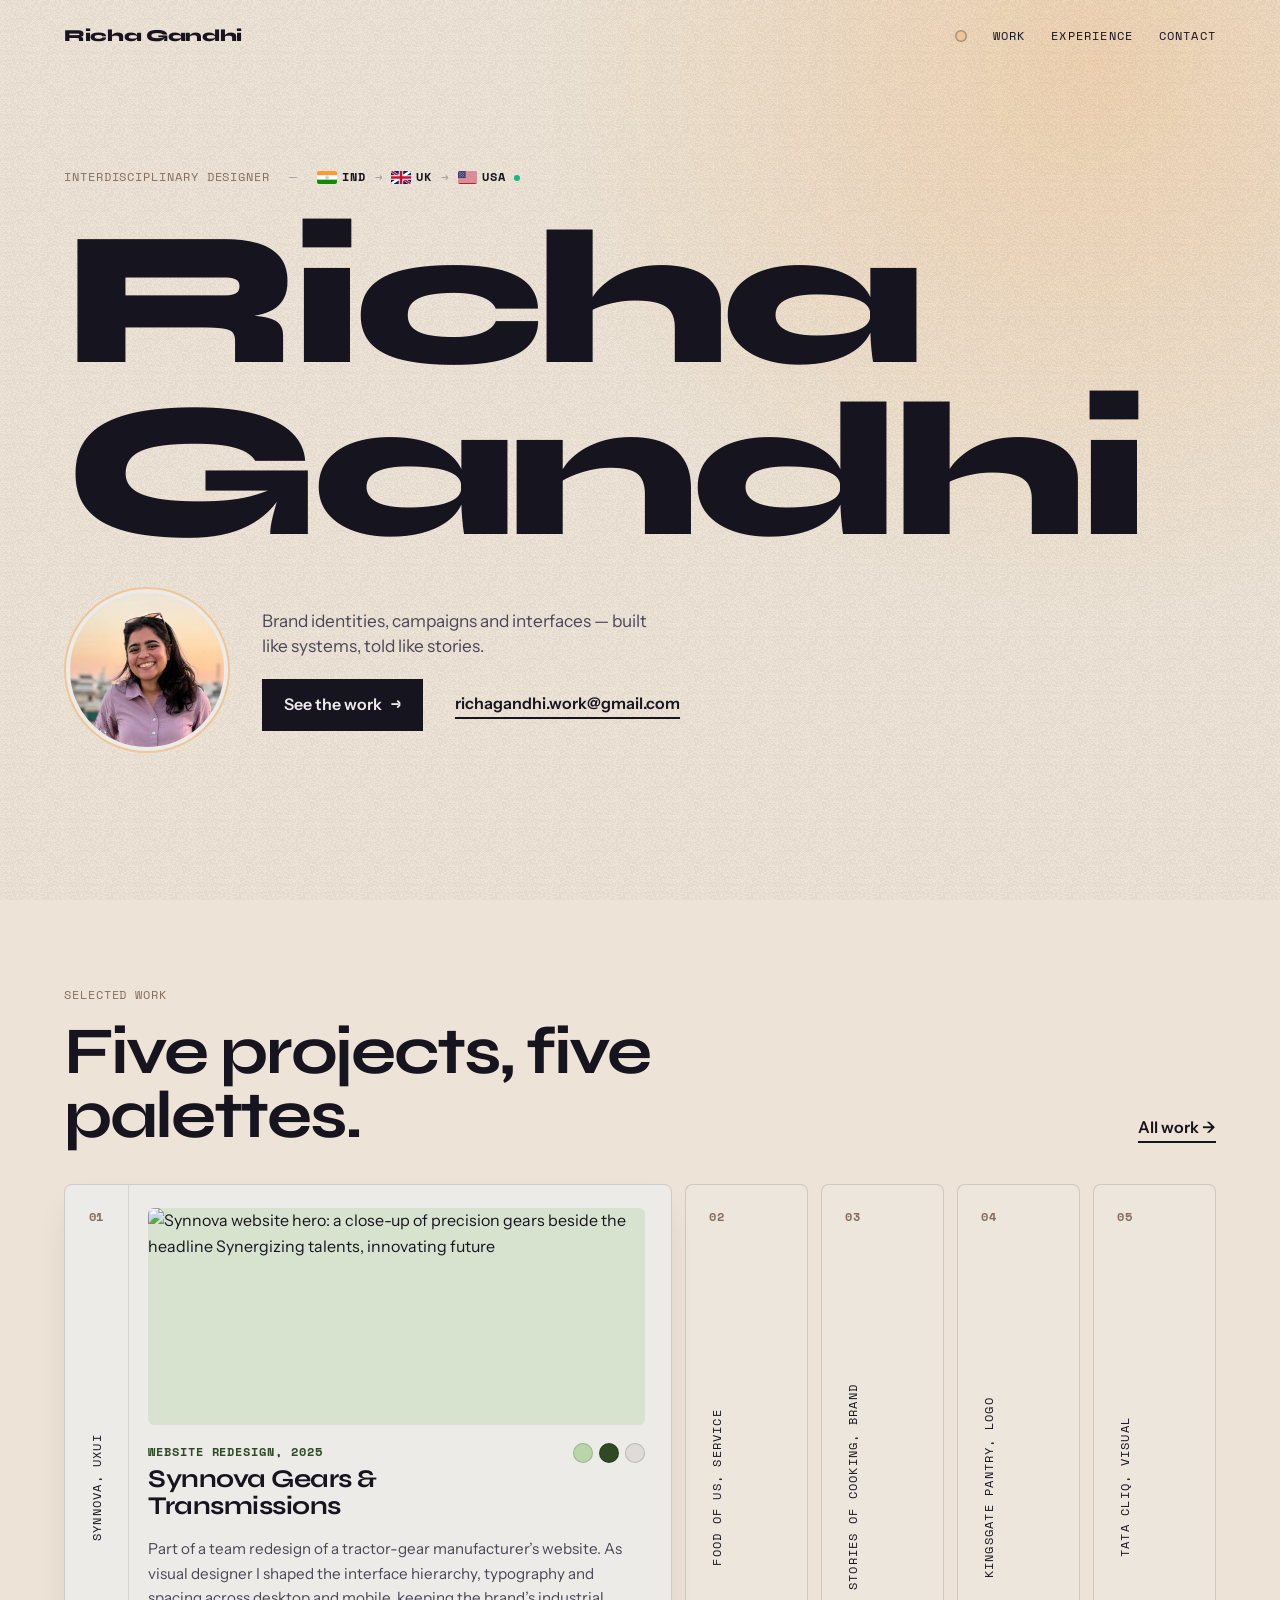
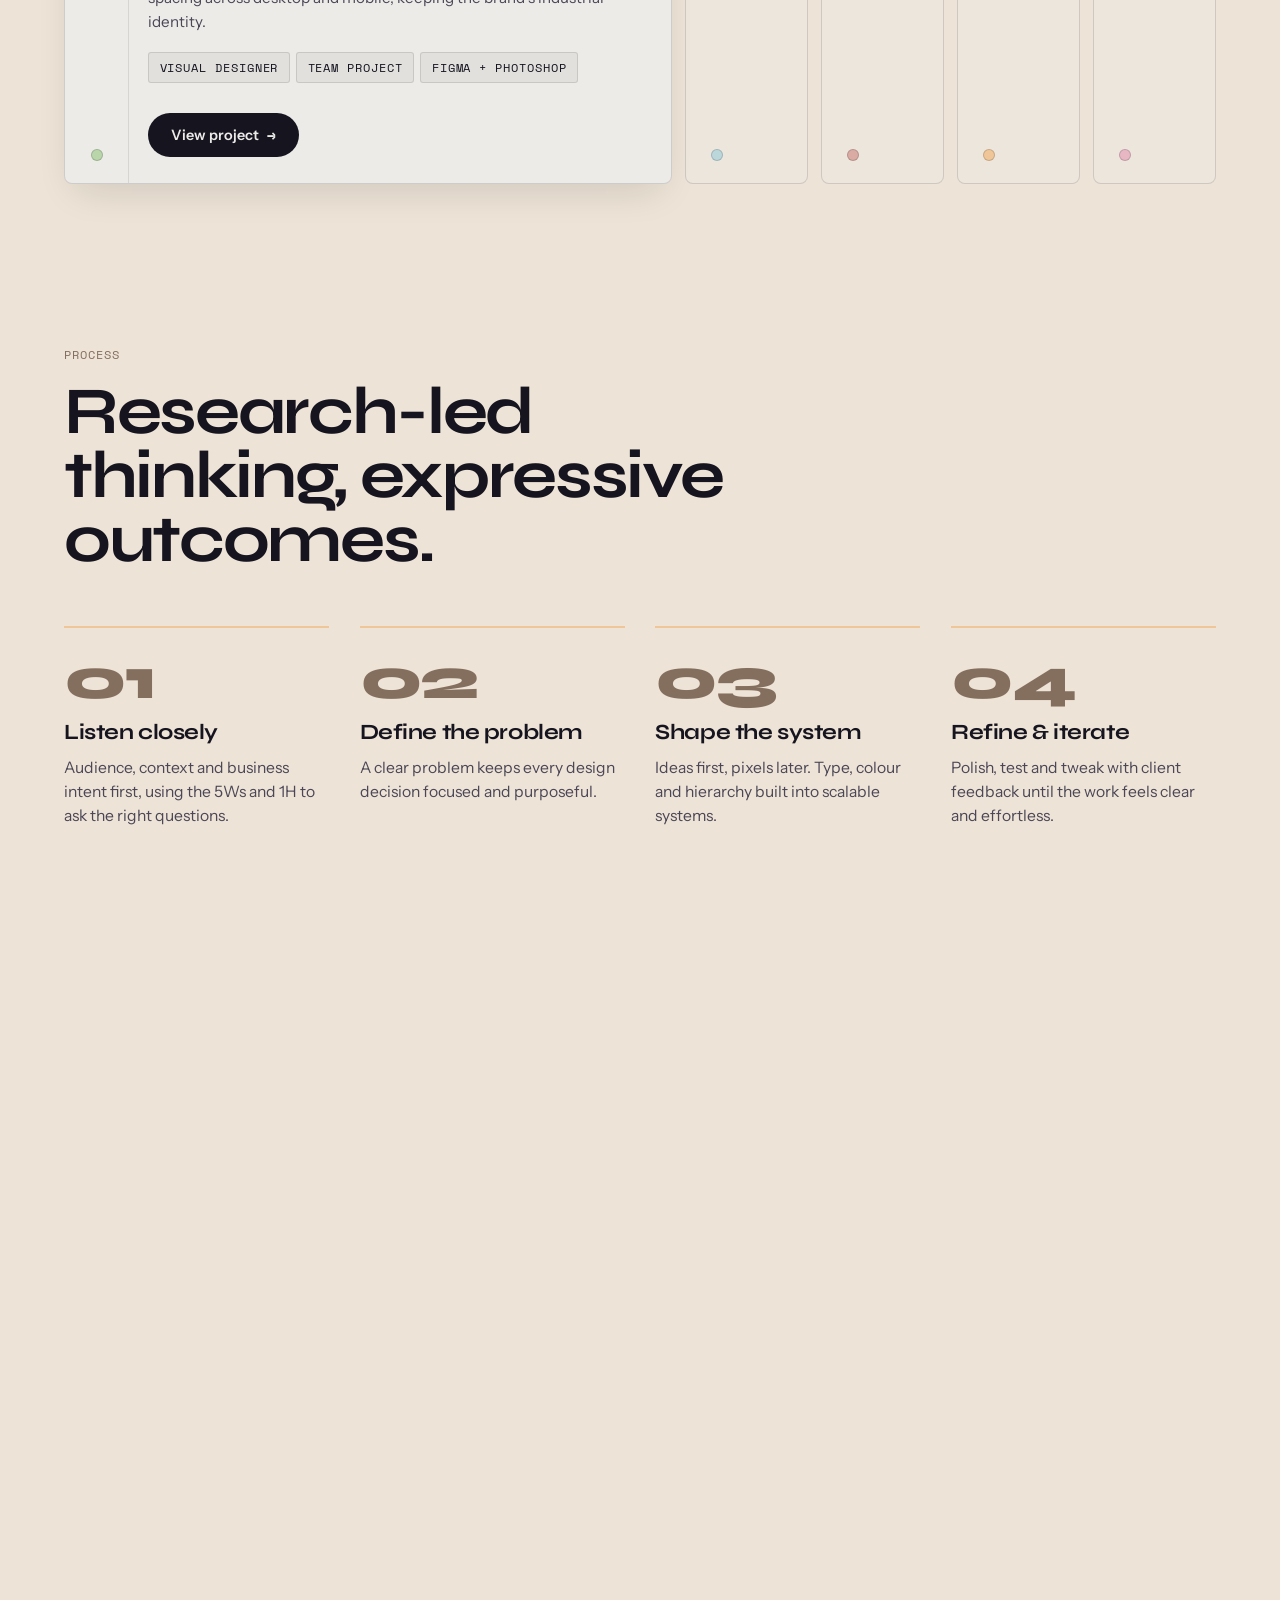
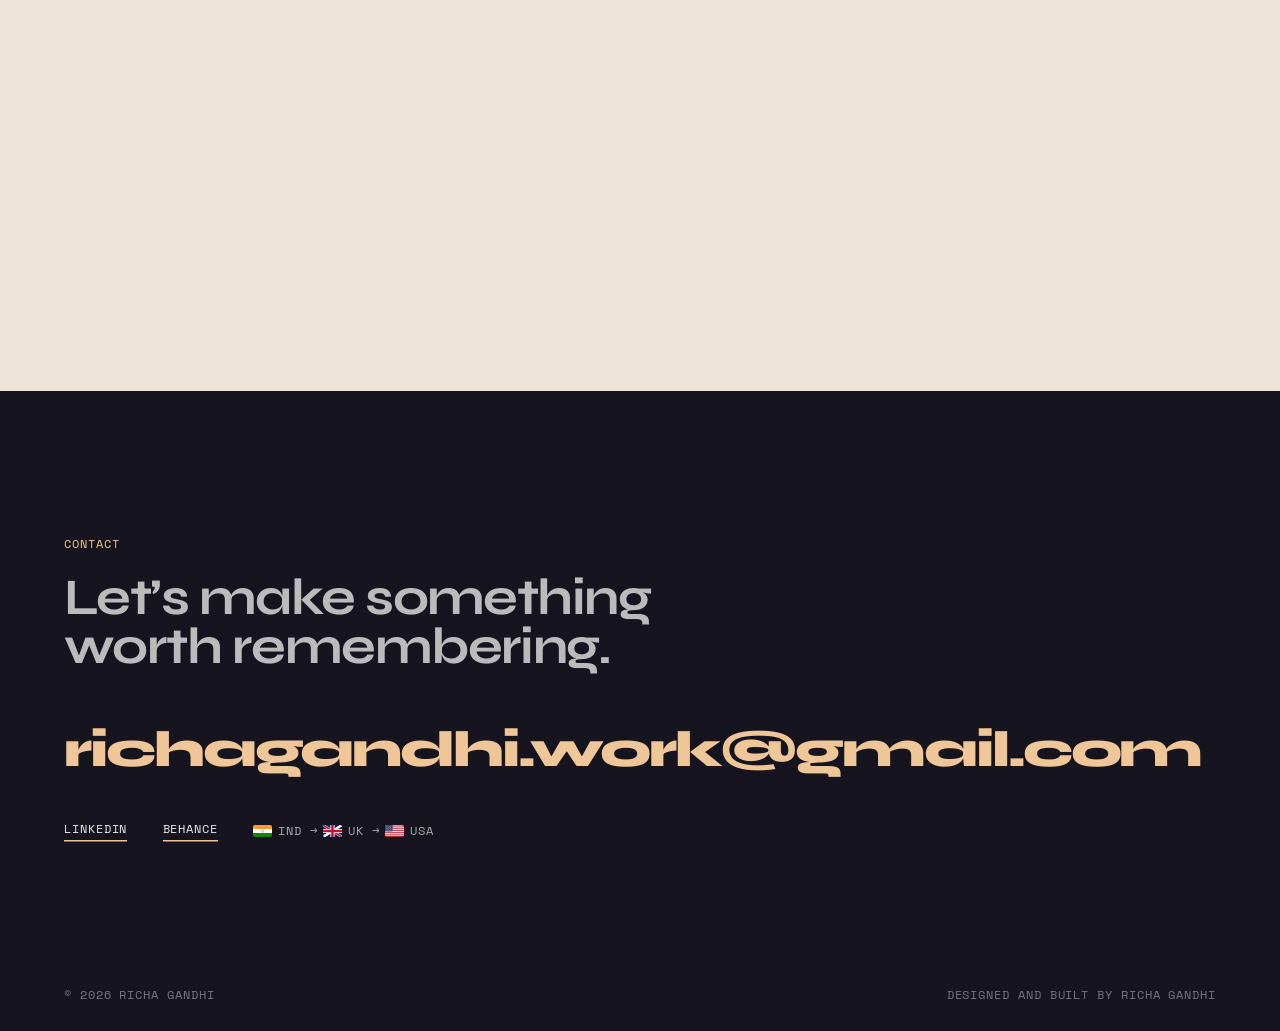
==== index.html @ 3a173cc0 "Hero: small round portrait with accent ring; Process: compact 4-step row with accent numerals; drop " ====
<!DOCTYPE html>
<html lang="en">
  <head>
    <meta charset="UTF-8" />
    <meta name="viewport" content="width=device-width, initial-scale=1.0" />
    <title>Richa Gandhi | Interdisciplinary Designer</title>
    <meta
      name="description"
      content="Portfolio website for Richa Gandhi, an interdisciplinary designer shaping identities, campaigns, publication layouts, and interface concepts."
    />
    <meta name="theme-color" content="#ecebe8" />
    <link rel="canonical" href="https://cha-gandhi.github.io/Richa-Portfolio/" />
    <meta property="og:title" content="Richa Gandhi | Interdisciplinary Designer" />
    <meta
      property="og:description"
      content="Portfolio website for Richa Gandhi, an interdisciplinary designer creating brand identities, campaigns, layouts, and digital interfaces."
    />
    <meta property="og:type" content="website" />
    <meta property="og:url" content="https://cha-gandhi.github.io/Richa-Portfolio/" />
    <meta property="og:image" content="https://cha-gandhi.github.io/Richa-Portfolio/assets/photos/homepage-portrait.jpeg" />
    <meta name="twitter:card" content="summary_large_image" />
    <meta name="twitter:title" content="Richa Gandhi | Interdisciplinary Designer" />
    <meta
      name="twitter:description"
      content="Portfolio website for Richa Gandhi, an interdisciplinary designer creating brand identities, campaigns, layouts, and digital interfaces."
    />
    <meta name="twitter:image" content="https://cha-gandhi.github.io/Richa-Portfolio/assets/photos/homepage-portrait.jpeg" />
    <link rel="preconnect" href="https://fonts.googleapis.com" />
    <link rel="preconnect" href="https://fonts.gstatic.com" crossorigin />
    <link rel="preload" as="image" href="./assets/photos/portrait-circle.jpg" fetchpriority="high" />
    <link rel="preload" as="image" href="./assets/marks/synnova.svg" />
    <link
      href="https://fonts.googleapis.com/css2?family=Syne:wght@700;800&family=Instrument+Sans:ital,wght@0,400;0,500;0,600;1,400&family=Space+Mono:wght@400;700&display=swap"
      rel="stylesheet"
    />
    <link rel="stylesheet" href="./styles.css" />
  </head>
  <body>
    <a class="skip-to-main" href="#top">Skip to main content</a>
    <div class="chroma-wash" id="chroma-wash" aria-hidden="true"></div>

    <header class="site-nav" id="site-nav">
      <a class="wordmark" href="#top" aria-label="Richa Gandhi home">Richa Gandhi</a>
      <nav aria-label="Primary">
        <span class="chroma-dot" aria-hidden="true"></span>
        <a href="./work.html">Work</a>
        <a href="#experience">Experience</a>
        <a href="#contact">Contact</a>
      </nav>
    </header>

    <main id="top">
      <section class="hero" data-accent="#efc697" aria-labelledby="hero-title">
        <div class="hero-copy">
          <div class="hero-meta-row">
            <p class="eyebrow mono">Interdisciplinary Designer</p>
            <span class="meta-sep mono" aria-hidden="true">&mdash;</span>
            <div class="route-badge mono" aria-label="Location route: India to UK to USA, currently based in USA">
              <span class="route-node" title="India"><img class="flag-img" src="./assets/marks/flag-in.svg" alt="India flag" /> <span class="route-code">IND</span></span>
              <span class="route-sep" aria-hidden="true">&rarr;</span>
              <span class="route-node" title="United Kingdom"><img class="flag-img" src="./assets/marks/flag-gb.svg" alt="UK flag" /> <span class="route-code">UK</span></span>
              <span class="route-sep" aria-hidden="true">&rarr;</span>
              <span class="route-node is-current" title="United States &middot; Current Base">
                <img class="flag-img" src="./assets/marks/flag-us.svg" alt="USA flag" /> <span class="route-code">USA</span>
                <span class="live-dot" aria-hidden="true"></span>
              </span>
            </div>
          </div>
          <h1 class="hero-title" id="hero-title">
            <span class="hero-line"><span class="hero-word">Richa</span></span>
            <span class="hero-line"><span class="hero-word">Gandhi</span></span>
          </h1>
          <div class="hero-intro">
            <figure class="hero-portrait">
              <img
                src="./assets/photos/portrait-circle.jpg"
                alt="Richa Gandhi smiling, with a sunset skyline behind her"
                fetchpriority="high"
                width="480"
                height="480"
              />
            </figure>
            <div class="hero-intro-text">
              <p class="hero-lede">
                Brand identities, campaigns and interfaces &mdash; built like systems, told like stories.
              </p>
              <div class="hero-actions">
                <a class="btn" href="#work">See the work</a>
                <a class="link-plain" href="mailto:richagandhi.work@gmail.com">richagandhi.work@gmail.com</a>
              </div>
            </div>
          </div>
        </div>
      </section>

      <section class="film" id="work" aria-labelledby="work-title">
        <div class="section-head film-head">
          <p class="eyebrow mono">Selected work</p>
          <div class="film-head-row">
            <h2 id="work-title">Five projects, five palettes.</h2>
            <a class="link-plain" href="./work.html">All work &rarr;</a>
          </div>
        </div>
        
        <!-- Selected work: one open project at a time, each led by real project imagery -->
        <div class="accordion-stage" id="accordionStage">
          <!-- 1. Synnova -->
          <article class="acc-panel is-expanded" data-accent="#b9d6aa" style="--p-accent:#b9d6aa; --p-deep:#2d4a22;">
            <h3 class="acc-h">
              <button class="acc-spine" type="button" id="acc-btn-1" aria-expanded="true" aria-controls="acc-body-1">
                <span class="acc-spine-num mono">01</span>
                <span class="acc-spine-label mono">Synnova, UXUI</span>
                <span class="acc-spine-dot" aria-hidden="true"></span>
              </button>
            </h3>
            <div class="acc-body" id="acc-body-1" role="region" aria-labelledby="acc-btn-1">
              <div class="acc-clip">
                <div class="acc-inner">
                  <figure class="acc-media">
                    <img src="./assets/Work/Portfolio_cover_image.webp" alt="Synnova website hero: a close-up of precision gears beside the headline Synergizing talents, innovating future" width="1920" height="1080" style="--pos:50% 0%" decoding="async" />
                  </figure>
                  <div class="acc-head">
                    <div>
                      <p class="acc-meta mono">Website redesign, 2025</p>
                      <p class="acc-title">Synnova Gears &amp; Transmissions</p>
                    </div>
                    <div class="acc-swatches" aria-hidden="true">
                      <span style="background:#b9d6aa"></span><span style="background:#2d4a22"></span><span style="background:#dfdcd8"></span>
                    </div>
                  </div>
                  <p class="acc-desc">Part of a team redesign of a tractor-gear manufacturer&rsquo;s website. As visual designer I shaped the interface hierarchy, typography and spacing across desktop and mobile, keeping the brand&rsquo;s industrial identity.</p>
                  <ul class="acc-tags mono">
                    <li>Visual designer</li><li>Team project</li><li>Figma + Photoshop</li>
                  </ul>
                  <a class="acc-btn" href="https://www.notion.so/SYNNOVA-GEARS-TRANSMISSION-UXUI-Design-33d5cfa216a9818e9db2f4921ff4b6c8" target="_blank" rel="noreferrer">View project<span class="visually-hidden"> (opens in a new tab)</span></a>
                </div>
              </div>
            </div>
          </article>

          <!-- 2. Food of Us -->
          <article class="acc-panel" data-accent="#bcd7db" style="--p-accent:#bcd7db; --p-deep:#1e4b52;">
            <h3 class="acc-h">
              <button class="acc-spine" type="button" id="acc-btn-2" aria-expanded="false" aria-controls="acc-body-2">
                <span class="acc-spine-num mono">02</span>
                <span class="acc-spine-label mono">Food of Us, Service</span>
                <span class="acc-spine-dot" aria-hidden="true"></span>
              </button>
            </h3>
            <div class="acc-body" id="acc-body-2" role="region" aria-labelledby="acc-btn-2">
              <div class="acc-clip">
                <div class="acc-inner">
                  <figure class="acc-media" style="--pos:50% 30%">
                    <img src="./assets/photos/2.jpg" alt="The Food of Us team in hi-vis vests in front of a green wall with bunting and project posters" width="1024" height="1014" loading="lazy" decoding="async" />
                  </figure>
                  <div class="acc-head">
                    <div>
                      <p class="acc-meta mono">Civic service design, 2024</p>
                      <p class="acc-title">Food of Us</p>
                    </div>
                    <div class="acc-swatches" aria-hidden="true">
                      <span style="background:#bcd7db"></span><span style="background:#1e4b52"></span><span style="background:#f4f2eb"></span>
                    </div>
                  </div>
                  <p class="acc-desc">London civic initiative facilitating cross-generational community cooking workshops, surplus food redistribution loops, and public banners.</p>
                  <ul class="acc-tags mono">
                    <li>Service blueprint</li><li>200+ citizens</li><li>Street signage</li>
                  </ul>
                  <a class="acc-btn" href="https://www.notion.so/FOOD-OF-US-33d5cfa216a98108b39bd153c5d3afc7" target="_blank" rel="noreferrer">View project<span class="visually-hidden"> (opens in a new tab)</span></a>
                </div>
              </div>
            </div>
          </article>

          <!-- 3. Stories of Cooking -->
          <article class="acc-panel" data-accent="#d9aba2" style="--p-accent:#d9aba2; --p-deep:#8f463b;">
            <h3 class="acc-h">
              <button class="acc-spine" type="button" id="acc-btn-3" aria-expanded="false" aria-controls="acc-body-3">
                <span class="acc-spine-num mono">03</span>
                <span class="acc-spine-label mono">Stories of Cooking, Brand</span>
                <span class="acc-spine-dot" aria-hidden="true"></span>
              </button>
            </h3>
            <div class="acc-body" id="acc-body-3" role="region" aria-labelledby="acc-btn-3">
              <div class="acc-clip">
                <div class="acc-inner">
                  <figure class="acc-media">
                    <img src="./assets/previews/stories.jpg" alt="Hands holding a Stories of Cooking recipe book with a doodle-covered cover" width="1288" height="840" loading="lazy" decoding="async" />
                  </figure>
                  <div class="acc-head">
                    <div>
                      <p class="acc-meta mono">Editorial branding, 2023</p>
                      <p class="acc-title">Stories of Cooking</p>
                    </div>
                    <div class="acc-swatches" aria-hidden="true">
                      <span style="background:#d9aba2"></span><span style="background:#8f463b"></span><span style="background:#fdfbf7"></span>
                    </div>
                  </div>
                  <p class="acc-desc">Artisanal culinary brand system, bespoke typography hierarchy, and heirloom cookbook editorial spreads celebrating kitchen rituals.</p>
                  <ul class="acc-tags mono">
                    <li>Custom typography</li><li>Print craft</li><li>Packaging design</li>
                  </ul>
                  <a class="acc-btn" href="https://www.behance.net/gallery/182067115/Stories-of-Cooking" target="_blank" rel="noreferrer">View project<span class="visually-hidden"> (opens in a new tab)</span></a>
                </div>
              </div>
            </div>
          </article>

          <!-- 4. KingsGate Pantry -->
          <article class="acc-panel" data-accent="#efc697" style="--p-accent:#efc697; --p-deep:#7c511e;">
            <h3 class="acc-h">
              <button class="acc-spine" type="button" id="acc-btn-4" aria-expanded="false" aria-controls="acc-body-4">
                <span class="acc-spine-num mono">04</span>
                <span class="acc-spine-label mono">KingsGate Pantry, Logo</span>
                <span class="acc-spine-dot" aria-hidden="true"></span>
              </button>
            </h3>
            <div class="acc-body" id="acc-body-4" role="region" aria-labelledby="acc-btn-4">
              <div class="acc-clip">
                <div class="acc-inner">
                  <figure class="acc-media">
                    <img src="./assets/previews/kingsgate.jpg" alt="Sketchbook pages exploring logo ideas for KingsGate Student Pantry" width="1400" height="788" loading="lazy" decoding="async" />
                  </figure>
                  <div class="acc-head">
                    <div>
                      <p class="acc-meta mono">Community logo system, 2025</p>
                      <p class="acc-title">KingsGate Student Pantry</p>
                    </div>
                    <div class="acc-swatches" aria-hidden="true">
                      <span style="background:#efc697"></span><span style="background:#7c511e"></span><span style="background:#f5f3ee"></span>
                    </div>
                  </div>
                  <p class="acc-desc">De-stigmatizing student food insecurity through an uplifting, warm, and approachable co-op identity with rubber-stamp packaging.</p>
                  <ul class="acc-tags mono">
                    <li>Identity system</li><li>Stamp graphics</li><li>Social campaign</li>
                  </ul>
                  <a class="acc-btn" href="https://www.behance.net/gallery/223547467/Logo-Design-for-Kingsgate-Student-Pantry" target="_blank" rel="noreferrer">View project<span class="visually-hidden"> (opens in a new tab)</span></a>
                </div>
              </div>
            </div>
          </article>

          <!-- 5. Tata CLiQ -->
          <article class="acc-panel" data-accent="#e8b7c4" style="--p-accent:#e8b7c4; --p-deep:#5e2938;">
            <h3 class="acc-h">
              <button class="acc-spine" type="button" id="acc-btn-5" aria-expanded="false" aria-controls="acc-body-5">
                <span class="acc-spine-num mono">05</span>
                <span class="acc-spine-label mono">Tata CLiQ, Visual</span>
                <span class="acc-spine-dot" aria-hidden="true"></span>
              </button>
            </h3>
            <div class="acc-body" id="acc-body-5" role="region" aria-labelledby="acc-btn-5">
              <div class="acc-clip">
                <div class="acc-inner">
                  <figure class="acc-media" style="--pos:50% 40%">
                    <img src="./assets/previews/tata-cliq.jpg" alt="Tata CLiQ promotional blog layouts shown on a phone screen" width="1400" height="788" loading="lazy" decoding="async" />
                  </figure>
                  <div class="acc-head">
                    <div>
                      <p class="acc-meta mono">E-commerce art direction, 2024</p>
                      <p class="acc-title">Tata CLiQ Luxury</p>
                    </div>
                    <div class="acc-swatches" aria-hidden="true">
                      <span style="background:#e8b7c4"></span><span style="background:#5e2938"></span><span style="background:#f9f6f7"></span>
                    </div>
                  </div>
                  <p class="acc-desc">High-conversion visual art direction, premium typography treatments, and marketing banners across cross-channel mobile touchpoints.</p>
                  <ul class="acc-tags mono">
                    <li>Art direction</li><li>Campaign graphics</li><li>Digital retail</li>
                  </ul>
                  <a class="acc-btn" href="https://www.behance.net/gallery/209064377/Visual-Design-for-Tata-Cliq" target="_blank" rel="noreferrer">View project<span class="visually-hidden"> (opens in a new tab)</span></a>
                </div>
              </div>
            </div>
          </article>
        </div>
      </section>

      <section class="process" id="process" aria-labelledby="process-title">
        <div class="section-head">
          <p class="eyebrow mono">Process</p>
          <h2 id="process-title">Research-led thinking, expressive outcomes.</h2>
        </div>
        <div class="process-body">
          <ol class="process-steps" id="process-steps">
            <li class="step">
              <span class="step-num" aria-hidden="true"><span>01</span></span>
              <h3>Listen closely</h3>
              <p>Audience, context and business intent first, using the 5Ws and 1H to ask the right questions.</p>
            </li>
            <li class="step">
              <span class="step-num" aria-hidden="true"><span>02</span></span>
              <h3>Define the problem</h3>
              <p>A clear problem keeps every design decision focused and purposeful.</p>
            </li>
            <li class="step">
              <span class="step-num" aria-hidden="true"><span>03</span></span>
              <h3>Shape the system</h3>
              <p>Ideas first, pixels later. Type, colour and hierarchy built into scalable systems.</p>
            </li>
            <li class="step">
              <span class="step-num" aria-hidden="true"><span>04</span></span>
              <h3>Refine &amp; iterate</h3>
              <p>Polish, test and tweak with client feedback until the work feels clear and effortless.</p>
            </li>
          </ol>
        </div>
      </section>

      <section class="toolbox" id="craft" aria-labelledby="craft-title">
        <div class="section-head">
          <p class="eyebrow mono">Craft</p>
          <h2 id="craft-title">Tools I shape with. Methods I think through.</h2>
        </div>
        <div class="craft-board">
          <div class="craft-col craft-col-tools">
            <p class="mono craft-label">Studio tools</p>
            <ul class="craft-tools">
              <li><span class="craft-tool-mark" aria-hidden="true"><img src="./assets/tool-logos/photoshop.svg" alt="" width="28" height="28" /></span><span class="craft-tool-name">Photoshop</span><span class="mono craft-tool-tag">Raster</span></li>
              <li><span class="craft-tool-mark" aria-hidden="true"><img src="./assets/tool-logos/illustrator.svg" alt="" width="28" height="28" /></span><span class="craft-tool-name">Illustrator</span><span class="mono craft-tool-tag">Vector</span></li>
              <li><span class="craft-tool-mark" aria-hidden="true"><img src="./assets/tool-logos/indesign.svg" alt="" width="28" height="28" /></span><span class="craft-tool-name">InDesign</span><span class="mono craft-tool-tag">Print</span></li>
              <li><span class="craft-tool-mark" aria-hidden="true"><img src="./assets/tool-logos/premierepro.svg" alt="" width="28" height="28" /></span><span class="craft-tool-name">Premiere Pro</span><span class="mono craft-tool-tag">Motion</span></li>
              <li><span class="craft-tool-mark" aria-hidden="true"><img src="./assets/tool-logos/figma.svg" alt="" width="28" height="28" /></span><span class="craft-tool-name">Figma</span><span class="mono craft-tool-tag">UI</span></li>
              <li><span class="craft-tool-mark" aria-hidden="true"><img src="./assets/tool-logos/adobexd.svg" alt="" width="28" height="28" /></span><span class="craft-tool-name">Adobe XD</span><span class="mono craft-tool-tag">UI</span></li>
              <li><span class="craft-tool-mark" aria-hidden="true"><img src="./assets/tool-logos/miro.svg" alt="" width="28" height="28" /></span><span class="craft-tool-name">Miro</span><span class="mono craft-tool-tag">Rooms</span></li>
            </ul>
          </div>
          <div class="craft-col craft-col-methods">
            <p class="mono craft-label">How I work</p>
            <ol class="craft-methods">
              <li><span class="mono">01</span><span class="craft-method-copy"><strong>Design Thinking</strong><em>Frame the brief before the pixels.</em></span></li>
              <li><span class="mono">02</span><span class="craft-method-copy"><strong>Design Research</strong><em>Listen, map, and pressure-test assumptions.</em></span></li>
              <li><span class="mono">03</span><span class="craft-method-copy"><strong>Workshop Design</strong><em>Structure rooms where ideas can collide.</em></span></li>
              <li><span class="mono">04</span><span class="craft-method-copy"><strong>Facilitation</strong><em>Guide groups toward a shared decision.</em></span></li>
            </ol>
          </div>
        </div>
      </section>

      <section class="places" id="photos" aria-labelledby="places-title">
        <div class="section-head">
          <p class="eyebrow mono">Between places</p>
          <h2 id="places-title">From India to the UK to the US &mdash; and the rooms in between.</h2>
        </div>
        <div class="places-band">
          <figure class="place place-a">
            <img
              src="./assets/photos/2.jpg"
              alt="The Food of Us team in hi-vis vests in front of a green wall with bunting and project posters"
              loading="lazy"
              width="1024"
              height="1014"
            />
          </figure>
          <figure class="place place-b">
            <img
              src="./assets/photos/whatsapp-image-2026-04-10-2-43-03-pm-1.jpeg"
              alt="Two Food of Us community posters asking 'What food do you love?' pinned to a green wall under bunting"
              loading="lazy"
              width="768"
              height="1024"
            />
          </figure>
          <figure class="place place-c">
            <img
              src="./assets/photos/photos_03.jpeg"
              alt="Workshop group gathered outside Alton Arts Hub in London"
              loading="lazy"
              width="1024"
              height="745"
            />
          </figure>
        </div>
        <p class="places-caption mono">Community workshops &middot; Food of Us &middot; Alton Arts Hub, London</p>
      </section>

      <section class="trajectory" id="experience" aria-labelledby="trajectory-title">
        <div class="section-head trajectory-head">
          <div class="trajectory-head-meta">
            <p class="eyebrow mono">Practice &middot; Experience &middot; AI Systems</p>
            <div class="availability-chip mono">
              <span class="live-dot" aria-hidden="true"></span>
              <span>Available for Strategic Design &amp; Consultations &middot; USA</span>
            </div>
          </div>
          <div class="trajectory-head-row">
            <h2 id="trajectory-title">From studio craft to civic systems &amp; AI-native workflows.</h2>
            <p class="trajectory-lede">
              4+ years of cross-border practice spanning India, the UK, and the USA. Pairing classical visual hierarchy and participatory design research with generative AI workflows.
            </p>
          </div>
        </div>

        <!-- Augmented Practice: Interactive Workflows & Grounded Case Studies -->
        <div class="ai-gallery">
          <div class="ai-gallery-header">
            <div class="ai-gallery-top-row">
              <div class="ai-gallery-tagline">
                <span class="mono ai-tag-label">Augmented Practice</span>
                <span class="mono ai-tag-desc">Intelligence + Aesthetics &middot; 2026 Studio Stack</span>
              </div>
            </div>
            <h3 class="ai-gallery-headline">How I orchestrate AI into systems, research &amp; direction.</h3>
          </div>

          <!-- OPTION A: Living Interactive Stage (Realistic Workflows) -->
          <div class="stage-layout">
            <!-- Left Column: Realistic AI Design Workflows -->
            <div class="stage-nav">
              <!-- Tab 1: Design Systems / Tokens -->
              <button class="stage-tab is-active" data-stage="theme" type="button">
                <div class="stage-tab-meta mono">
                  <span class="stage-tab-num">01 // ACCESSIBILITY</span>
                  <span class="stage-tab-field">Figma AI &middot; WCAG Tokens</span>
                </div>
                <h4 class="stage-tab-title">Semantic Palette &amp; Contrast Matrix</h4>
                <p class="stage-tab-desc">Generating accessible color token harmonies from verbal moodboards with automated WCAG AAA compliance checks.</p>
              </button>

              <!-- Tab 2: Design Research / Claude -->
              <button class="stage-tab" data-stage="synthesis" type="button">
                <div class="stage-tab-meta mono">
                  <span class="stage-tab-num">02 // RESEARCH</span>
                  <span class="stage-tab-field">Claude &middot; Qualitative Synthesis</span>
                </div>
                <h4 class="stage-tab-title">Transcripts to Strategic Insights</h4>
                <p class="stage-tab-desc">Clustering 200+ raw citizen workshop voices into structured affinity themes and actionable &ldquo;How Might We&rdquo; briefs.</p>
              </button>

              <!-- Tab 3: UI/UX State Architecture & Edge Cases -->
              <button class="stage-tab" data-stage="edge" type="button">
                <div class="stage-tab-meta mono">
                  <span class="stage-tab-num">03 // UI/UX SYSTEMS</span>
                  <span class="stage-tab-field">Claude &middot; Edge-Case Architecture</span>
                </div>
                <h4 class="stage-tab-title">State Matrix &amp; Edge-Case Discovery</h4>
                <p class="stage-tab-desc">Using AI as a QA partner to anticipate offline dropouts, empty states, and race conditions across user flows before final wireframes.</p>
              </button>

              <!-- Tab 4: Art Direction / GenAI -->
              <button class="stage-tab" data-stage="metaphor" type="button">
                <div class="stage-tab-meta mono">
                  <span class="stage-tab-num">04 // DIRECTION</span>
                  <span class="stage-tab-field">GenAI &middot; Visual Discovery</span>
                </div>
                <h4 class="stage-tab-title">Latent Metaphor Exploration</h4>
                <p class="stage-tab-desc">Exploring unexpected visual metaphors and conceptual moodboards in the first 48 hours to align clients 3x faster.</p>
              </button>
            </div>

            <!-- Right Column: Interactive Living Stage Screen -->
            <div class="stage-screen">
              <div class="stage-screen-head mono">
                <div class="stage-screen-dots">
                  <span class="stage-screen-dot"></span>
                  <span class="stage-screen-dot"></span>
                  <span class="stage-screen-dot"></span>
                </div>
                <span id="stageScreenTitle">LIVE DEMO // 01 &middot; ACCESSIBLE COLOR TOKEN GENERATOR</span>
              </div>

              <!-- PANEL 1: Semantic Palette & WCAG Contrast Matrix -->
              <div class="stage-panel is-active" id="panel-theme">
                <div class="demo-box">
                  <div class="demo-ctrl-bar mono">
                    <span>SELECT MOOD PROMPT:</span>
                    <div class="chip-row">
                      <button class="demo-chip is-active" data-theme="civic" type="button">Civic Warmth</button>
                      <button class="demo-chip" data-theme="tech" type="button">Kinetic Precision</button>
                      <button class="demo-chip" data-theme="culinary" type="button">Artisanal Hearth</button>
                    </div>
                  </div>

                  <!-- Dynamic Swatches -->
                  <div class="theme-display" id="themeDisplay">
                    <div class="swatches-row">
                      <div class="swatch-cell">
                        <div class="swatch-color" id="swatchPrimary" style="background: #bcd7db;"></div>
                        <span class="swatch-label mono" id="swatchPrimaryLabel">#BCD7DB</span>
                        <span class="swatch-role mono">Dominant</span>
                      </div>
                      <div class="swatch-cell">
                        <div class="swatch-color" id="swatchSecondary" style="background: #1e4b52;"></div>
                        <span class="swatch-label mono" id="swatchSecondaryLabel">#1E4B52</span>
                        <span class="swatch-role mono">Deep Accent</span>
                      </div>
                      <div class="swatch-cell">
                        <div class="swatch-color" id="swatchGround" style="background: #f4f2eb;"></div>
                        <span class="swatch-label mono" id="swatchGroundLabel">#F4F2EB</span>
                        <span class="swatch-role mono">Neutral Ground</span>
                      </div>
                      <div class="swatch-cell">
                        <div class="swatch-color" id="swatchInk" style="background: #16141f;"></div>
                        <span class="swatch-label mono" id="swatchInkLabel">#16141F</span>
                        <span class="swatch-role mono">Ink Strict</span>
                      </div>
                    </div>

                    <!-- Live Component Card Rendered in Theme -->
                    <div class="rendered-ui-specimen" id="renderedCard" style="background: #f4f2eb; border-color: #bcd7db;">
                      <div class="specimen-top">
                        <span class="specimen-badge mono" id="contrastBadge" style="background: #1e4b52; color: #f4f2eb;">
                          WCAG AAA &middot; 7.8:1 PASS
                        </span>
                        <span class="mono" style="font-size: 0.68rem; color: var(--ink-soft);" id="tokenPathLabel">tokens.theme.civic</span>
                      </div>
                      <h4 class="specimen-title" id="specimenTitle" style="color: #16141f;">Community Pantry Network</h4>
                      <p class="specimen-body" id="specimenBody" style="color: #1e4b52;">
                        Prompt-assisted semantic cascades enforce legible contrast ratios across light and dark client surfaces.
                      </p>
                    </div>
                  </div>
                </div>
              </div>

              <!-- PANEL 2: Qualitative Research Synthesis (Claude) -->
              <div class="stage-panel" id="panel-synthesis">
                <div class="demo-box">
                  <div class="demo-ctrl-bar mono">
                    <span>SELECT RESEARCH CLUSTER:</span>
                    <div class="chip-row">
                      <button class="synth-chip is-active" data-synth="isolation" type="button">Civic Trust</button>
                      <button class="synth-chip" data-synth="surplus" type="button">Food Loops</button>
                      <button class="synth-chip" data-synth="multilingual" type="button">Language Barriers</button>
                    </div>
                  </div>

                  <div class="synthesis-board">
                    <!-- Raw Citizen Voices Ingested -->
                    <div class="synth-col">
                      <span class="synth-col-head mono">RAW CITIZEN QUOTES (GLA WORKSHOPS):</span>
                      <div class="raw-quote-card" id="rawQuote1">&ldquo;I lived here 40 years, but when the high street market shut, I had nowhere to see neighbors.&rdquo;</div>
                      <div class="raw-quote-card" id="rawQuote2">&ldquo;Older residents feel excluded from modern digital ordering kiosks.&rdquo;</div>
                    </div>

                    <div class="synth-arrow">&rarr;</div>

                    <!-- AI Synthesis & Actionable HMW -->
                    <div class="synth-col">
                      <span class="synth-col-head mono">SYNTHESIZED &ldquo;HOW MIGHT WE&rdquo; DIRECTIVE:</span>
                      <div class="hmw-card">
                        <span class="hmw-tag mono" id="hmwTag">OPPORTUNITY PILLAR 01</span>
                        <h5 class="hmw-head" id="hmwHead">How might we turn vacant storefronts into intergenerational co-cooking hubs?</h5>
                        <p class="hmw-body" id="hmwBody">
                          Pairing physical community kitchen tables with offline chalkboard noticeboards to re-establish neighborhood connection without digital friction.
                        </p>
                      </div>
                    </div>
                  </div>
                </div>
              </div>

              <!-- PANEL 3: UI/UX State Matrix & Edge-Case Discovery -->
              <div class="stage-panel" id="panel-edge">
                <div class="demo-box">
                  <div class="demo-ctrl-bar mono">
                    <span>SELECT USER JOURNEY FLOW:</span>
                    <div class="chip-row">
                      <button class="edge-chip is-active" data-flow="mmt" type="button">MakeMyTrip: Remote Trek Booking</button>
                      <button class="edge-chip" data-flow="cliq" type="button">Tata CLiQ: Luxury Flash Cart</button>
                      <button class="edge-chip" data-flow="pantry" type="button">KingsGate: Multilingual Kiosk</button>
                    </div>
                  </div>

                  <div class="edge-stage">
                    <!-- Top Row: Node Context & Edge-Case Alert -->
                    <div class="edge-top-row">
                      <div class="edge-context">
                        <span class="mono edge-node-tag" id="edgeNodeTag">JOURNEY STEP 03 // BOOKING &amp; PERMIT CHECKOUT</span>
                        <h4 class="edge-flow-title" id="edgeFlowTitle">High-Altitude Trek Reservation</h4>
                        <p class="edge-flow-desc" id="edgeFlowDesc">User attempts to book a high-altitude Himalayan trek and verify permits while at remote mountain trailheads.</p>
                      </div>
                      <div class="edge-alert-box" id="edgeAlertBox">
                        <span class="mono edge-alert-badge" id="edgeAlertBadge">EDGE CASE: NETWORK FAILURE</span>
                        <p class="edge-alert-text" id="edgeAlertText">Spotty 2G/offline dropout mid-payment causes dropped booking and duplicate bank debits.</p>
                      </div>
                    </div>

                    <!-- Bottom Row: The Designed UI Solution Specimen -->
                    <div class="edge-solution-card" id="edgeSolutionCard">
                      <div class="solution-header">
                        <div class="solution-status-indicator">
                          <span class="status-pulse-dot" id="edgePulseDot" style="background: #e09f3e;"></span>
                          <span class="mono solution-status-label" id="edgeStatusLabel">OFFLINE SYNC PENDING</span>
                        </div>
                        <span class="mono" style="font-size: 0.65rem; color: var(--ink-soft);" id="edgeHandoffTag">STATE: PERMIT_CACHED_LOCAL</span>
                      </div>

                      <div class="solution-body">
                        <h5 class="solution-title" id="edgeUiTitle">Trek Permit Cached Locally</h5>
                        <p class="solution-desc" id="edgeUiDesc">
                          Your Himalayan trek slot is held offline for 6 hours. As soon as you re-enter signal range, payment token syncs automatically with zero duplicate charges.
                        </p>
                        <div class="solution-action-row">
                          <button class="solution-btn-primary" id="edgeBtnPrimary" type="button">View Offline Permit Pass</button>
                          <span class="mono solution-meta-note" id="edgeMetaNote">Queue ID: #MMT-TREK-8921 &middot; Auto-retry in background</span>
                        </div>
                      </div>

                      <div class="solution-footer-strip mono" id="edgeSpecNote">
                        HANDOFF SPEC: Graceful degradation UI &middot; SQLite local persistence &middot; Clear manual recovery action
                      </div>
                    </div>
                  </div>
                </div>
              </div>

              <!-- PANEL 4: Latent Metaphor Exploration -->
              <div class="stage-panel" id="panel-metaphor">
                <div class="demo-box">
                  <div class="demo-ctrl-bar mono">
                    <span>SELECT BRAND BRIEF:</span>
                    <div class="chip-row">
                      <button class="meta-chip is-active" data-brief="food" type="button">Food of Us</button>
                      <button class="meta-chip" data-brief="gear" type="button">Synnova</button>
                      <button class="meta-chip" data-brief="pantry" type="button">KingsGate Pantry</button>
                      <button class="meta-chip" data-brief="cooking" type="button">Stories of Cooking</button>
                    </div>
                  </div>

                  <div class="metaphor-grid">
                    <div class="meta-box">
                      <span class="meta-step mono">STEP 01 // TEXT SEED</span>
                      <p class="meta-desc" id="metaPrompt">
                        &ldquo;Communal stew pot, circular sustainable loop, human warmth, woodcut printing textures&rdquo;
                      </p>
                    </div>
                    <div class="meta-box">
                      <span class="meta-step mono">STEP 02 // LATENT METAPHOR</span>
                      <p class="meta-desc" id="metaConcept">
                        The bowl as an open hand; steam ribbons converging into circular civic community bonds.
                      </p>
                    </div>
                    <div class="meta-box highlight-mark">
                      <span class="meta-step mono">STEP 03 // VECTOR CRAFT</span>
                      <div class="meta-mark-wrap" id="metaMark">
                        <svg width="130" height="64" viewBox="0 0 130 64" fill="none" xmlns="http://www.w3.org/2000/svg" role="img" aria-label="Food of Us Vector Mark">
                          <circle cx="65" cy="30" r="26" stroke="#bcd7db" stroke-width="1.5" stroke-dasharray="3 2" opacity="0.8"/>
                          <path d="M47 32 C49 44, 81 44, 83 32" stroke="#1e4b52" stroke-width="2.5" stroke-linecap="round" fill="color-mix(in oklab, #bcd7db 30%, transparent)"/>
                          <path d="M55 28 C55 18, 63 16, 65 10 C67 16, 75 18, 75 28" stroke="#1e4b52" stroke-width="2" stroke-linecap="round" fill="none"/>
                          <path d="M60 29 C60 22, 65 20, 65 15 C65 20, 70 22, 70 29" stroke="#bcd7db" stroke-width="1.8" stroke-linecap="round"/>
                          <circle cx="65" cy="10" r="2.5" fill="#1e4b52"/>
                          <circle cx="47" cy="32" r="2" fill="#1e4b52"/>
                          <circle cx="83" cy="32" r="2" fill="#1e4b52"/>
                          <text x="65" y="55" text-anchor="middle" font-family="Syne, Avenir Next, sans-serif" font-weight="700" font-size="8.5" fill="#16141f" letter-spacing="0.06em">food of us</text>
                        </svg>
                      </div>
                      <span class="mono" style="font-size: 0.65rem; color: var(--ink-soft);">Final Production Mark</span>
                    </div>
                  </div>
                </div>
              </div>
            </div>
          </div>

          <!-- Stacked Augmented Practice: Real Project Grounded Outcomes (Temporarily commented out)
          <div class="ai-gallery-header" style="margin-top: 4.5rem;">
            <div class="ai-gallery-tagline">
              <span class="mono ai-tag-label">Augmented Practice</span>
              <span class="mono ai-tag-desc">Grounded Case Studies &middot; Proven Metrics</span>
            </div>
            <h3 class="ai-gallery-headline">AI deployed in civic, corporate &amp; digital production.</h3>
          </div>

          <div class="grounded-rows">
            [Case Study 1]
            <article class="grounded-row">
              <div class="grounded-col-org">
                <span class="grounded-tag mono">CIVIC SYSTEMS &middot; UK</span>
                <span class="grounded-org-name">Greater London Authority</span>
                <span class="mono" style="font-size: 0.72rem; color: var(--ink-soft);">Claude + Design Research</span>
              </div>
              <div class="grounded-col-body">
                <h4 class="grounded-headline">Synthesizing 200+ Citizen Voices into Civic Service Blueprints</h4>
                <p class="grounded-desc">
                  In partnership with the Mayor of London, ingested hundreds of unstructured community workshop transcripts. Used Claude for thematic affinity mapping to formulate town center service blueprints, public street banners, and launch collateral in New Malden.
                </p>
              </div>
              <div class="grounded-col-stat mono">
                <span class="grounded-stat-num">200+</span>
                <span class="grounded-stat-lbl">Citizens Engaged</span>
                <span style="font-size: 0.65rem; color: var(--accent-ink); margin-top: 0.2rem;">8 Workshops Led</span>
              </div>
            </article>

            [Case Study 2]
            <article class="grounded-row">
              <div class="grounded-col-org">
                <span class="grounded-tag mono">STUDIO BRANDING &middot; INDIA</span>
                <span class="grounded-org-name">Cognito India</span>
                <span class="mono" style="font-size: 0.72rem; color: var(--ink-soft);">AI + Figma Token Cascades</span>
              </div>
              <div class="grounded-col-body">
                <h4 class="grounded-headline">Automating Multi-Surface Brand Consistency Across 12+ Campaigns</h4>
                <p class="grounded-desc">
                  Architected prompt-assisted Figma design token structures, automating cross-device collateral variants, publication grids, and promotional assets for corporate and consumer clients with zero visual drift.
                </p>
              </div>
              <div class="grounded-col-stat mono">
                <span class="grounded-stat-num">12+</span>
                <span class="grounded-stat-lbl">Brand Campaigns</span>
                <span style="font-size: 0.65rem; color: var(--accent-ink); margin-top: 0.2rem;">Multi-Sector Scale</span>
              </div>
            </article>

            [Case Study 3]
            <article class="grounded-row">
              <div class="grounded-col-org">
                <span class="grounded-tag mono">FRONTEND SYNC &middot; USA</span>
                <span class="grounded-org-name">Living Prototypes</span>
                <span class="mono" style="font-size: 0.72rem; color: var(--ink-soft);">Codex + Interactive Code</span>
              </div>
              <div class="grounded-col-body">
                <h4 class="grounded-headline">Eliminating Design-to-Code Drift with Reactive Web Components</h4>
                <p class="grounded-desc">
                  Translating visual mockups directly into living, accessible web micro-interactions. Empowering clients and development teams to interact with real kinetic prototypes before writing backend code.
                </p>
              </div>
              <div class="grounded-col-stat mono">
                <span class="grounded-stat-num">0%</span>
                <span class="grounded-stat-lbl">Fidelity Drift</span>
                <span style="font-size: 0.65rem; color: var(--accent-ink); margin-top: 0.2rem;">Living Code Canvas</span>
              </div>
            </article>

            [Case Study 4]
            <article class="grounded-row">
              <div class="grounded-col-org">
                <span class="grounded-tag mono">CREATIVE DIRECTION &middot; GLOBAL</span>
                <span class="grounded-org-name">Speculative Worlds</span>
                <span class="mono" style="font-size: 0.72rem; color: var(--ink-soft);">GenAI + Visual Discovery</span>
              </div>
              <div class="grounded-col-body">
                <h4 class="grounded-headline">Rapid Atmospheric Worldbuilding &amp; Visual Metaphor Convergence</h4>
                <p class="grounded-desc">
                  Deploying generative vision models during early brand strategy phases to discover latent aesthetic connections, visual metaphors, and expressive moodboards—accelerating alignment in days instead of weeks.
                </p>
              </div>
              <div class="grounded-col-stat mono">
                <span class="grounded-stat-num">3x</span>
                <span class="grounded-stat-lbl">Faster Alignment</span>
                <span style="font-size: 0.65rem; color: var(--accent-ink); margin-top: 0.2rem;">Concept Worldbuilding</span>
              </div>
            </article>
          </div>
          -->
        </div>

        <!-- Editorial Career Trajectory Ledger -->
        <div class="trajectory-ledger">
          <div class="ledger-header">
            <span class="ledger-col-title">Practice &amp; Experience</span>
            <span class="mono ledger-col-meta">4+ Years Active &middot; India &rarr; UK &rarr; USA</span>
          </div>

          <div class="ledger-rows">
            <!-- Role 1: Design Consultant -->
            <article class="ledger-row is-current-role">
              <div class="ledger-col-time mono">
                <span class="ledger-dates">Jan 2026 &mdash; Present</span>
                <span class="ledger-duration">9 mos &middot; Active</span>
                <span class="ledger-loc">
                  <img class="flag-img" src="./assets/marks/flag-us.svg" alt="USA flag" />
                  <span>USA &middot; Remote / Hybrid</span>
                </span>
              </div>
              <div class="ledger-col-main">
                <div class="ledger-header-row">
                  <div class="ledger-title-group">
                    <h3 class="ledger-role">Design Consultant</h3>
                    <span class="ledger-org">Freelance &middot; Independent Practice</span>
                  </div>
                  <div class="ledger-stat mono">
                    <span class="stat-num">AI+</span>
                    <span class="stat-lbl">Next-Gen Strategy</span>
                  </div>
                </div>
                <span class="ledger-impact-pill mono">&bull; Active Consulting &middot; AI + Design Systems</span>
                <p class="ledger-summary">
                  Advising cross-border clients on brand positioning, identity systems, and user-centered design communication for emerging ventures and modern digital products. Integrating AI-assisted prototyping and dynamic token architectures.
                </p>
                <div class="ledger-tags mono">
                  <span class="tag-badge">AI + Figma</span>
                  <span class="tag-badge">Brand Positioning</span>
                  <span class="tag-badge">Design Strategy</span>
                  <span class="tag-badge">Generative Prototyping</span>
                </div>
              </div>
            </article>

            <!-- Role 2: Cognito, India -->
            <article class="ledger-row">
              <div class="ledger-col-time mono">
                <span class="ledger-dates">May 2025 &mdash; Dec 2025</span>
                <span class="ledger-duration">8 mos &middot; Full-time</span>
                <span class="ledger-loc">
                  <img class="flag-img" src="./assets/marks/flag-in.svg" alt="India flag" />
                  <span>Vadodara, India</span>
                </span>
              </div>
              <div class="ledger-col-main">
                <div class="ledger-header-row">
                  <div class="ledger-title-group">
                    <h3 class="ledger-role">Designer</h3>
                    <span class="ledger-org">Cognito, India</span>
                  </div>
                  <div class="ledger-stat mono">
                    <span class="stat-num">12+</span>
                    <span class="stat-lbl">Brand Campaigns</span>
                  </div>
                </div>
                <span class="ledger-impact-pill mono">&bull; Visual Systems &middot; Multi-sector Brand Campaigns</span>
                <p class="ledger-summary">
                  Led visual design execution, brand collateral, and publication layouts, collaborating with multidisciplinary teams to craft coherent brand narratives for diverse corporate and consumer-facing industry clients.
                </p>
                <div class="ledger-tags mono">
                  <span class="tag-badge">Visualization</span>
                  <span class="tag-badge">Graphic Design</span>
                  <span class="tag-badge">Brand Collateral</span>
                  <span class="tag-badge">Publication Systems</span>
                </div>
              </div>
            </article>

            <!-- Role 3: Vegecoopia CIC -->
            <article class="ledger-row">
              <div class="ledger-col-time mono">
                <span class="ledger-dates">May 2024 &mdash; Sep 2024</span>
                <span class="ledger-duration">5 mos &middot; Contract</span>
                <span class="ledger-loc">
                  <img class="flag-img" src="./assets/marks/flag-gb.svg" alt="UK flag" />
                  <span>London, UK</span>
                </span>
              </div>
              <div class="ledger-col-main">
                <div class="ledger-header-row">
                  <div class="ledger-title-group">
                    <h3 class="ledger-role">Project Coordinator &amp; Visual Designer</h3>
                    <span class="ledger-org">Vegecoopia CIC &middot; London</span>
                  </div>
                  <div class="ledger-stat mono">
                    <span class="stat-num">8</span>
                    <span class="stat-lbl">Civic Workshops Led</span>
                  </div>
                </div>
                <span class="ledger-impact-pill mono">&bull; Led 8 Community Workshops &middot; Participatory Design</span>
                <p class="ledger-summary">
                  Directed visual identity and digital workflows for community co-cooking initiatives. Led 8 participatory workshops with multicultural participants, weaving inclusivity, sustainability, and food narratives into cohesive design outcomes. Built digital workflow management systems.
                </p>
                <div class="ledger-tags mono">
                  <span class="tag-badge">Participatory Design</span>
                  <span class="tag-badge">8 Workshops Led</span>
                  <span class="tag-badge">Claude &middot; Synthesis</span>
                  <span class="tag-badge">Workflow Systems</span>
                </div>
              </div>
            </article>

            <!-- Role 4: Greater London Authority -->
            <article class="ledger-row">
              <div class="ledger-col-time mono">
                <span class="ledger-dates">Mar 2023 &mdash; May 2024</span>
                <span class="ledger-duration">1 yr 3 mos &middot; Contract</span>
                <span class="ledger-loc">
                  <img class="flag-img" src="./assets/marks/flag-gb.svg" alt="UK flag" />
                  <span>London, UK</span>
                </span>
              </div>
              <div class="ledger-col-main">
                <div class="ledger-header-row">
                  <div class="ledger-title-group">
                    <h3 class="ledger-role">Visual Designer | Design Researcher</h3>
                    <span class="ledger-org">Greater London Authority &middot; UK</span>
                  </div>
                  <div class="ledger-stat mono">
                    <span class="stat-num">200+</span>
                    <span class="stat-lbl">Citizens Engaged</span>
                  </div>
                </div>
                <span class="ledger-impact-pill mono">&bull; 200+ Participants &middot; Public Street Banners &middot; Mayor of London</span>
                <p class="ledger-summary">
                  Co-conducted community workshops engaging 200+ participants using Design Thinking and Service Blueprints. Synthesized primary qualitative insights into public street banners, project brochures, and launch collateral for the town center in New Malden.
                </p>
                <div class="ledger-tags mono">
                  <span class="tag-badge">200+ Participants</span>
                  <span class="tag-badge">Service Blueprints</span>
                  <span class="tag-badge">Design Research</span>
                  <span class="tag-badge">Public Street Banners</span>
                </div>
              </div>
            </article>
          </div>
        </div>

        <!-- Academic Foundation & Specialized Credentials -->
        <div class="academy-stage">
          <div class="academy-grid">
            <!-- Academic Degrees -->
            <div class="academy-col">
              <div class="academy-header">
                <span class="academy-tag">Academic Foundation</span>
                <span class="mono academy-sub">Formal Design Disciplines</span>
              </div>
              <div class="academy-cards">
                <article class="academy-card">
                  <div class="academy-card-meta mono">
                    <span class="academy-dates">Sep 2021 &mdash; Sep 2022</span>
                    <span class="academy-loc">
                      <img class="flag-img" src="./assets/marks/flag-gb.svg" alt="UK flag" />
                      <span>London, UK</span>
                    </span>
                  </div>
                  <h3 class="academy-degree">Master of Arts &mdash; MA, Sustainable Design</h3>
                  <p class="academy-school">Kingston University London</p>
                  <p class="academy-desc">
                    Advanced specialization in social innovation design, circular economies, systemic change, and qualitative research methodologies.
                  </p>
                  <div class="ledger-tags mono">
                    <span class="tag-badge">Social Innovation</span>
                    <span class="tag-badge">Systemic Design</span>
                    <span class="tag-badge">Research Strategy</span>
                  </div>
                </article>

                <article class="academy-card">
                  <div class="academy-card-meta mono">
                    <span class="academy-dates">2016 &mdash; 2020</span>
                    <span class="academy-loc">
                      <img class="flag-img" src="./assets/marks/flag-in.svg" alt="India flag" />
                      <span>Vadodara, India</span>
                    </span>
                  </div>
                  <h3 class="academy-degree">Bachelor of Visual Arts &mdash; BVA, Applied Arts</h3>
                  <p class="academy-school">The Maharaja Sayajirao University of Baroda</p>
                  <p class="academy-desc">
                    Four-year intensive studio training in typography, brand identity, grid systems, print craft, and visual communication.
                  </p>
                  <div class="ledger-tags mono">
                    <span class="tag-badge">Graphic Design</span>
                    <span class="tag-badge">Applied Arts</span>
                    <span class="tag-badge">Typography</span>
                  </div>
                </article>
              </div>
            </div>

            <!-- Credentials & Certifications -->
            <div class="academy-col">
              <div class="academy-header">
                <span class="academy-tag">Industry Credentials</span>
                <span class="mono academy-sub">Certifications &amp; Methods</span>
              </div>
              <div class="creds-stack">
                <article class="cred-pill-card">
                  <div class="cred-badge-icon mono" aria-hidden="true">UX</div>
                  <div class="cred-details">
                    <h4 class="cred-name">DFrame &mdash; UX &amp; UX Research</h4>
                    <p class="cred-issuer">Indian Institute of Technology (IIT), Guwahati</p>
                    <span class="mono cred-date-tag">Issued Jan 2023 &middot; Credential ID: 856afbac</span>
                  </div>
                </article>

                <article class="cred-pill-card">
                  <div class="cred-badge-icon mono" aria-hidden="true">RE</div>
                  <div class="cred-details">
                    <h4 class="cred-name">Learning Design Research</h4>
                    <p class="cred-issuer">LinkedIn Learning</p>
                    <span class="mono cred-date-tag">Issued Jun 2022 &middot; Research Methodologies</span>
                  </div>
                </article>
              </div>
            </div>
          </div>
        </div>
      </section>

      <section class="contact" id="contact" aria-labelledby="contact-title">
        <p class="eyebrow mono">Contact</p>
        <h2 class="contact-title" id="contact-title">Let&rsquo;s make something worth remembering.</h2>
        <a class="contact-email" href="mailto:richagandhi.work@gmail.com">richagandhi.work@<wbr />gmail.com</a>
        <div class="contact-links mono">
          <a href="https://www.linkedin.com/in/gandhiricha/" target="_blank" rel="noreferrer">LinkedIn</a>
          <a href="https://www.behance.net/gandhiricha" target="_blank" rel="noreferrer">Behance</a>
          <span class="route-node">
            <img class="flag-img" src="./assets/marks/flag-in.svg" alt="India" /> IND &rarr;
            <img class="flag-img" src="./assets/marks/flag-gb.svg" alt="UK" /> UK &rarr;
            <img class="flag-img" src="./assets/marks/flag-us.svg" alt="USA" /> USA
          </span>
        </div>
      </section>
    </main>

    <footer class="site-foot mono">
      <span>&copy; 2026 Richa Gandhi</span>
      <span>Designed and built by Richa Gandhi</span>
    </footer>

    <script src="./chroma.js" defer></script>
    <script src="./script.js" defer></script>
  </body>
</html>
---- styles.css ----
/* ==========================================================================
   Richa Gandhi — Chromatic Practice
   Type-first, image-loud, color-reactive. The ground follows the active project.
   ========================================================================== */

:root {
  --ink: #16141f;
  --ink-soft: #4b4757;
  --paper: #ecebe8;
  --paper-deep: #dfdcd8;
  --project-accent: #efc697;

  --ground: color-mix(in oklab, var(--paper) 78%, var(--project-accent));
  --accent-ink: color-mix(in oklab, var(--project-accent) 55%, var(--ink));

  --font-display: "Syne", "Avenir Next", "Futura", sans-serif;
  --font-body: "Instrument Sans", "Helvetica Neue", sans-serif;
  --font-mono: "Space Mono", ui-monospace, "SFMono-Regular", monospace;

  --gutter: clamp(20px, 5vw, 72px);
  --nav-h: 72px;

  --ease-out: cubic-bezier(0.22, 1, 0.36, 1);
  --dur-fast: 180ms;
  --dur: 420ms;
  /* Accent shifts stay short so scrubbing the filmstrip never feels muddy */
  --dur-slow: 320ms;
}

* {
  box-sizing: border-box;
}

html {
  background-color: var(--ground);
  transition: background-color var(--dur-slow) var(--ease-out);
  /* No scroll-behavior:smooth — it fights GSAP ScrollTrigger scrub and makes the filmstrip feel sticky. */
  -webkit-text-size-adjust: 100%;
}

body {
  margin: 0;
  min-height: 100vh;
  font-family: var(--font-body);
  font-size: 1rem;
  line-height: 1.6;
  color: var(--ink);
  -webkit-font-smoothing: antialiased;
  overflow-x: clip;
}

/* Paper grain — behind content only, so photography and marks stay sharp. */
body::before {
  content: "";
  position: fixed;
  inset: 0;
  z-index: 1;
  pointer-events: none;
  opacity: 0.035;
  background-image: url("./assets/marks/grain.png");
  background-size: 64px 64px;
  background-repeat: repeat;
}

/* Chromatic wash — soft radial, no filter:blur (blur is the #1 scrub jank source). */
.chroma-wash {
  position: fixed;
  top: -40vw;
  right: -30vw;
  width: 90vw;
  height: 90vw;
  border-radius: 50%;
  background: radial-gradient(
    circle at 50% 50%,
    color-mix(in oklab, var(--project-accent) 70%, transparent) 0%,
    transparent 68%
  );
  opacity: 0.85;
  pointer-events: none;
  z-index: 0;
}

main,
.site-nav,
.site-foot {
  position: relative;
  z-index: 2;
}

a {
  color: inherit;
  text-decoration: none;
}

img {
  display: block;
  max-width: 100%;
}

button {
  font: inherit;
}

:focus-visible {
  outline: 2px solid var(--ink);
  outline-offset: 4px;
}

h1,
h2,
h3 {
  margin: 0;
  font-family: var(--font-display);
  font-weight: 700;
  line-height: 0.96;
  letter-spacing: -0.02em;
}

p {
  margin: 0;
}

.mono {
  font-family: var(--font-mono);
  font-size: 0.72rem;
  letter-spacing: 0.08em;
  text-transform: uppercase;
}

.eyebrow {
  color: var(--accent-ink);
  transition: color var(--dur-slow) var(--ease-out);
}

.skip-to-main {
  position: fixed;
  top: 12px;
  left: 12px;
  z-index: 100;
  padding: 10px 14px;
  background: var(--ink);
  color: var(--paper);
  font-size: 0.85rem;
  font-weight: 600;
  transform: translateY(-160%);
  transition: transform var(--dur-fast) var(--ease-out);
}

.skip-to-main:focus {
  transform: translateY(0);
}

/* --------------------------------------------------------------------------
   Links + buttons
   -------------------------------------------------------------------------- */

.btn {
  display: inline-flex;
  align-items: center;
  gap: 0.6em;
  min-height: 52px;
  padding: 0 1.4rem;
  background: var(--ink);
  color: var(--paper);
  font-weight: 600;
  letter-spacing: -0.005em;
  transition: transform var(--dur-fast) var(--ease-out), background-color var(--dur-slow) var(--ease-out);
}

.btn::after {
  content: "\2192";
  font-family: var(--font-mono);
  transition: transform var(--dur-fast) var(--ease-out);
}

.btn:hover::after {
  transform: translateX(4px);
}

.link-plain {
  position: relative;
  display: inline-block;
  font-weight: 600;
  padding-bottom: 2px;
  background-image: linear-gradient(var(--ink), var(--ink));
  background-repeat: no-repeat;
  background-size: 100% 2px;
  background-position: 0 100%;
  transition: background-size var(--dur) var(--ease-out);
}

.link-plain:hover {
  background-size: 28% 2px;
}

/* --------------------------------------------------------------------------
   Nav
   -------------------------------------------------------------------------- */

.site-nav {
  position: fixed;
  inset: 0 0 auto 0;
  z-index: 50;
  display: flex;
  align-items: center;
  justify-content: space-between;
  gap: 24px;
  height: var(--nav-h);
  padding: 0 var(--gutter);
  transition: background-color var(--dur) var(--ease-out);
}

.site-nav.is-scrolled {
  /* Solid tint — avoid backdrop-filter blur during scroll */
  background-color: color-mix(in oklab, var(--ground) 96%, transparent);
  box-shadow: 0 1px 0 color-mix(in oklab, var(--ink) 10%, transparent);
}

.wordmark {
  font-family: var(--font-display);
  font-weight: 800;
  font-size: 1.05rem;
  letter-spacing: -0.02em;
  white-space: nowrap;
}

.site-nav nav {
  display: flex;
  align-items: center;
  gap: 1.6rem;
}

.site-nav nav a {
  font-family: var(--font-mono);
  font-size: 0.74rem;
  letter-spacing: 0.1em;
  text-transform: uppercase;
  padding: 6px 0;
  background-image: linear-gradient(var(--ink), var(--ink));
  background-repeat: no-repeat;
  background-size: 0 1.5px;
  background-position: 0 100%;
  transition: background-size var(--dur-fast) var(--ease-out);
}

.site-nav nav a:hover,
.site-nav nav a.is-active {
  background-size: 100% 1.5px;
}

.chroma-dot {
  width: 12px;
  height: 12px;
  border-radius: 50%;
  background: var(--project-accent);
  box-shadow: inset 0 0 0 1.5px color-mix(in oklab, var(--ink) 30%, transparent);
  transition: background-color var(--dur-slow) var(--ease-out);
}

/* --------------------------------------------------------------------------
   Hero — the name at display scale, with a small round portrait beside the intro
   -------------------------------------------------------------------------- */

.hero {
  display: flex;
  min-height: min(100svh, 860px);
}

.hero-copy {
  display: flex;
  flex: 1;
  flex-direction: column;
  justify-content: center;
  gap: 1.8rem;
  padding: calc(var(--nav-h) + 6vh) var(--gutter) 8vh;
}

.hero-title {
  font-weight: 800;
  /* "Gandhi" in Syne 800 is ~5.6em wide; size it to the viewport so it never clips */
  font-size: clamp(3.4rem, calc((100vw - 2 * var(--gutter)) / 5.65), 12rem);
  line-height: 0.86;
  letter-spacing: -0.045em;
}

.hero-line {
  display: block;
  overflow: hidden;
  padding: 0.04em 0;
  margin: -0.04em 0;
}

.hero-word {
  display: inline-block;
  transform: translateY(112%);
  animation: rise var(--dur-slow) var(--ease-out) forwards;
}

.hero-line:nth-child(2) .hero-word {
  animation-delay: 110ms;
}

.hero-intro {
  display: flex;
  align-items: center;
  gap: clamp(1.4rem, 3vw, 2.6rem);
  margin-top: 0.6rem;
}

.hero-intro-text {
  display: flex;
  flex-direction: column;
  gap: 1.3rem;
  min-width: 0;
}

/* Round portrait, ringed in the page accent so it follows the colour system */
.hero-portrait {
  flex: 0 0 auto;
  width: clamp(112px, 12vw, 176px);
  aspect-ratio: 1;
  /* room for the 6px ring so it stays inside the page gutter */
  margin: 0 0 0 6px;
  overflow: hidden;
  border-radius: 50%;
  background: var(--paper-deep);
  box-shadow:
    0 0 0 4px var(--paper),
    0 0 0 6px var(--project-accent);
  opacity: 0;
  animation: fade-up var(--dur-slow) var(--ease-out) 240ms forwards;
  transition: box-shadow var(--dur-slow) var(--ease-out);
}

.hero-portrait img {
  display: block;
  width: 100%;
  height: 100%;
  object-fit: cover;
}

.hero-lede {
  max-width: 34ch;
  font-size: clamp(1.05rem, 1.35vw, 1.3rem);
  line-height: 1.45;
  color: var(--ink-soft);
}

.hero-actions {
  display: flex;
  flex-wrap: wrap;
  align-items: center;
  gap: 1.4rem 2rem;
}

.hero .eyebrow,
.hero-lede,
.hero-actions {
  opacity: 0;
  animation: fade-up var(--dur-slow) var(--ease-out) forwards;
}

.hero .eyebrow {
  animation-delay: 60ms;
}

.hero-lede {
  animation-delay: 360ms;
}

.hero-actions {
  animation-delay: 480ms;
}

.hero-meta-row {
  display: flex;
  flex-wrap: wrap;
  align-items: center;
  gap: 0.8rem 1.2rem;
  opacity: 0;
  animation: fade-up var(--dur-slow) var(--ease-out) 60ms forwards;
}

.hero-meta-row .eyebrow {
  opacity: 1;
  animation: none;
}

.route-badge {
  display: inline-flex;
  align-items: center;
  gap: 0.55rem;
  padding: 0;
  background: transparent;
  border: none;
  font-size: 0.72rem;
  letter-spacing: 0.08em;
  color: var(--ink);
}

.meta-sep {
  color: var(--ink-soft);
  opacity: 0.4;
  font-size: 0.8rem;
}

.route-node {
  display: inline-flex;
  align-items: center;
  gap: 0.35rem;
}

.route-emoji {
  font-size: 0.95rem;
  line-height: 1;
  display: inline-block;
  vertical-align: middle;
}

.flag-img {
  display: inline-block;
  width: 1.2rem;
  height: 0.8rem;
  border-radius: 2px;
  vertical-align: -0.1em;
  object-fit: cover;
  flex-shrink: 0;
  box-shadow: none;
  border: none;
  outline: none;
}

.route-code {
  font-weight: 700;
}

.route-sep {
  opacity: 0.35;
  font-size: 0.75rem;
}

.route-node.is-current {
  color: var(--ink);
  font-weight: 700;
}

.live-dot {
  display: inline-block;
  width: 6px;
  height: 6px;
  border-radius: 50%;
  background: #10b981;
  box-shadow: 0 0 0 0 rgba(16, 185, 129, 0.7);
  animation: pulse-live 2s infinite ease-in-out;
  margin-left: 2px;
}

@keyframes pulse-live {
  0% {
    box-shadow: 0 0 0 0 rgba(16, 185, 129, 0.7);
  }
  70% {
    box-shadow: 0 0 0 5px rgba(16, 185, 129, 0);
  }
  100% {
    box-shadow: 0 0 0 0 rgba(16, 185, 129, 0);
  }
}

/* As the hero scrolls away it drifts up and softens. Pure CSS, no library;
   browsers without scroll-driven animations simply skip it. */
@supports (animation-timeline: view()) {
  @media (prefers-reduced-motion: no-preference) {
    .hero-copy {
      animation: hero-exit linear both;
      animation-timeline: view();
      animation-range: exit 0% exit 70%;
    }
  }
}

@keyframes hero-exit {
  to {
    opacity: 0.25;
    transform: translateY(-5vh);
  }
}

.toolbox,
.places {
  content-visibility: auto;
  contain-intrinsic-size: 1px 700px;
}

@keyframes rise {
  to {
    transform: translateY(0);
  }
}

@keyframes fade-up {
  from {
    opacity: 0;
    transform: translateY(14px);
  }
  to {
    opacity: 1;
    transform: translateY(0);
  }
}

/* --------------------------------------------------------------------------
   Section heads (shared)
   -------------------------------------------------------------------------- */

.section-head {
  display: grid;
  grid-template-columns: minmax(0, 1fr) auto;
  align-items: end;
  gap: 1rem 3rem;
  padding: 14vh var(--gutter) 6vh;
}

.section-head .eyebrow {
  grid-column: 1 / -1;
}

.section-head h2 {
  font-size: clamp(2.2rem, 5.2vw, 5.4rem);
  letter-spacing: -0.035em;
  max-width: 14ch;
}

.film-head {
  width: 100%;
  padding-bottom: 4vh;
}

.film-head-row {
  display: flex;
  align-items: end;
  justify-content: space-between;
  gap: 1.5rem 2rem;
  flex-wrap: wrap;
  grid-column: 1 / -1;
}

.film-head-row h2 {
  margin: 0;
  max-width: 16ch;
}

.film-head-row .link-plain {
  flex: 0 0 auto;
  margin-bottom: 0.35em;
}

/* --------------------------------------------------------------------------
   Selected work — accordion
   One project open at a time. Desktop: panels share a row and the open one
   widens. Tablet and mobile: panels stack and the open one unfolds in place.
   -------------------------------------------------------------------------- */

.visually-hidden {
  position: absolute;
  width: 1px;
  height: 1px;
  margin: -1px;
  padding: 0;
  overflow: hidden;
  clip-path: inset(50%);
  white-space: nowrap;
  border: 0;
}

.accordion-stage {
  display: flex;
  gap: 0.8rem;
  /* Height comes from the open project; the floor keeps short panels from jumping. */
  min-height: 600px;
  padding: 0 var(--gutter) 4vh;
}

.acc-panel {
  position: relative;
  display: flex;
  flex: 1 1 0;
  min-width: 0;
  overflow: hidden;
  border: 1px solid color-mix(in oklab, var(--ink) 14%, transparent);
  border-radius: 8px;
  background: color-mix(in oklab, var(--paper) 40%, transparent);
  transition:
    flex-grow var(--dur) var(--ease-out),
    background-color var(--dur) var(--ease-out),
    border-color var(--dur-fast) var(--ease-out),
    box-shadow var(--dur) var(--ease-out);
}

.acc-panel:hover {
  border-color: color-mix(in oklab, var(--ink) 50%, transparent);
}

.acc-panel.is-expanded {
  flex-grow: 5;
  background: var(--paper);
  box-shadow: 0 16px 36px -12px color-mix(in oklab, var(--ink) 14%, transparent);
}

/* Spine: the always-visible button that opens a panel */
.acc-h {
  display: flex;
  flex: 0 0 64px;
  margin: 0;
  font: inherit;
  letter-spacing: normal;
  line-height: inherit;
}

.acc-spine {
  display: flex;
  flex: 1;
  flex-direction: column;
  align-items: center;
  justify-content: space-between;
  padding: 1.4rem 0;
  border: 0;
  border-right: 1px solid transparent;
  background: none;
  color: inherit;
  cursor: pointer;
  transition: border-color var(--dur) var(--ease-out);
}

.acc-spine:focus-visible {
  outline-offset: -4px;
}

.acc-panel.is-expanded .acc-spine {
  border-right-color: color-mix(in oklab, var(--ink) 10%, transparent);
}

.acc-spine-num {
  font-weight: 700;
  color: var(--accent-ink);
}

.acc-spine-label {
  writing-mode: vertical-rl;
  transform: rotate(180deg);
  font-size: 0.78rem;
  letter-spacing: 0.1em;
  white-space: nowrap;
}

.acc-spine-dot {
  width: 12px;
  height: 12px;
  border-radius: 50%;
  background: var(--p-accent);
  border: 1px solid color-mix(in oklab, var(--ink) 18%, transparent);
}

/* Body: fades in after the panel has opened, so nothing reflows mid-transition */
.acc-body {
  flex: 1 1 auto;
  min-width: 0;
  opacity: 0;
  visibility: hidden;
  transition: opacity 140ms linear, visibility 0s linear 140ms;
}

.acc-panel.is-expanded .acc-body {
  opacity: 1;
  visibility: visible;
  transition: opacity 280ms var(--ease-out) 200ms, visibility 0s;
}

.acc-clip {
  min-width: 0;
  min-height: 0;
  height: 100%;
  overflow: hidden;
}

.acc-inner {
  display: flex;
  flex-direction: column;
  gap: 1.1rem;
  /* Fixed minimum so content never re-wraps while the panel is widening */
  min-width: 440px;
  height: 100%;
  padding: 1.4rem 1.6rem 1.6rem 1.2rem;
}

.acc-media {
  position: relative;
  flex: 0 0 auto;
  height: clamp(190px, 17vw, 250px);
  margin: 0;
  overflow: hidden;
  border-radius: 6px;
  /* The project's own colour shows while the image loads */
  background: color-mix(in oklab, var(--p-accent) 40%, var(--paper));
}

.acc-media img {
  width: 100%;
  height: 100%;
  object-fit: cover;
  object-position: var(--pos, 50% 50%);
}

.acc-panel.is-expanded .acc-media img {
  animation: acc-settle 700ms var(--ease-out) 120ms both;
}

@keyframes acc-settle {
  from {
    transform: scale(1.06);
  }
  to {
    transform: scale(1);
  }
}

.acc-head {
  display: flex;
  align-items: flex-start;
  justify-content: space-between;
  gap: 1.5rem;
}

.acc-meta {
  color: var(--p-deep);
  font-weight: 700;
}

.acc-title {
  margin: 0.3rem 0 0;
  font-family: var(--font-display);
  font-weight: 700;
  font-size: clamp(1.4rem, 2vw, 1.9rem);
  line-height: 1.05;
  letter-spacing: -0.02em;
  color: var(--ink);
}

.acc-swatches {
  display: flex;
  flex: 0 0 auto;
  gap: 0.4rem;
}

.acc-swatches span {
  width: 20px;
  height: 20px;
  border-radius: 50%;
  border: 1px solid color-mix(in oklab, var(--ink) 18%, transparent);
}

.acc-desc {
  margin: 0;
  max-width: 62ch;
  font-size: 0.95rem;
  line-height: 1.6;
  color: var(--ink-soft);
}

.acc-tags {
  display: flex;
  flex-wrap: wrap;
  gap: 0.4rem;
  margin: 0;
  padding: 0;
  list-style: none;
}

.acc-tags li {
  padding: 0.3rem 0.65rem;
  border: 1px solid color-mix(in oklab, var(--ink) 12%, transparent);
  border-radius: 3px;
  background: color-mix(in oklab, var(--ink) 5%, transparent);
  font-size: 0.75rem;
}

.acc-btn {
  display: inline-flex;
  align-items: center;
  gap: 0.6em;
  width: fit-content;
  min-height: 44px;
  margin-top: auto;
  padding: 0 1.4rem;
  border-radius: 999px;
  background: var(--ink);
  color: var(--paper);
  font-size: 0.9rem;
  font-weight: 600;
  transition: transform var(--dur-fast) var(--ease-out);
}

.acc-btn::after {
  content: "\2192";
  font-family: var(--font-mono);
  transition: transform var(--dur-fast) var(--ease-out);
}

.acc-btn:hover {
  transform: translateY(-2px);
}

.acc-btn:hover::after {
  transform: translateX(4px);
}

/* Tablet and mobile: stack the panels; the open one unfolds in place */
@media (max-width: 1100px) {
  .accordion-stage {
    flex-direction: column;
    gap: 0.6rem;
    min-height: 0;
  }

  .acc-panel {
    flex: none;
    flex-direction: column;
    transition:
      background-color var(--dur) var(--ease-out),
      border-color var(--dur-fast) var(--ease-out),
      box-shadow var(--dur) var(--ease-out);
  }

  .acc-h {
    flex: 0 0 auto;
    width: 100%;
  }

  .acc-spine {
    flex-direction: row;
    justify-content: flex-start;
    gap: 1rem;
    min-height: 60px;
    padding: 0 1.2rem;
    border-right: 0;
  }

  .acc-spine-label {
    flex: 1;
    writing-mode: horizontal-tb;
    transform: none;
    text-align: left;
  }

  .acc-body {
    display: grid;
    grid-template-rows: 0fr;
    transition:
      grid-template-rows var(--dur) var(--ease-out),
      opacity 140ms linear,
      visibility 0s linear var(--dur);
  }

  .acc-panel.is-expanded .acc-body {
    grid-template-rows: 1fr;
    transition:
      grid-template-rows var(--dur) var(--ease-out),
      opacity 280ms var(--ease-out) 120ms,
      visibility 0s;
  }

  .acc-clip {
    height: auto;
  }

  .acc-inner {
    min-width: 0;
    height: auto;
    padding: 0.4rem 1.2rem 1.4rem;
  }

  .acc-media {
    height: auto;
    aspect-ratio: 16 / 10;
  }

  .acc-head {
    flex-wrap: wrap;
  }
}

/* --------------------------------------------------------------------------
   Process — four steps in one row; each numeral rolls up as it scrolls into view
   -------------------------------------------------------------------------- */

.process-body {
  padding: 0 var(--gutter) 6vh;
}

.process-steps {
  display: grid;
  grid-template-columns: repeat(4, minmax(0, 1fr));
  gap: 0 clamp(1.2rem, 2.4vw, 2.4rem);
  margin: 0;
  padding: 0;
  list-style: none;
}

.step {
  display: grid;
  align-content: start;
  gap: 0.8rem;
  padding-top: 1.4rem;
  border-top: 2px solid var(--project-accent);
}

/* The numeral sits in a clipped line so it can roll up into place */
.step-num {
  display: block;
  overflow: hidden;
  font-family: var(--font-display);
  font-weight: 800;
  font-size: clamp(2.6rem, 4.6vw, 4.4rem);
  line-height: 1;
  letter-spacing: -0.04em;
  color: var(--accent-ink);
}

.step-num > span {
  display: inline-block;
  transition: transform 640ms var(--ease-out) calc(var(--i, 0) * 90ms);
}

/* Only hide the numerals once JS is ready to reveal them */
.process-steps.is-ready .step-num > span {
  transform: translateY(105%);
}

.process-steps.is-ready.is-in .step-num > span {
  transform: translateY(0);
}

.step h3 {
  font-size: clamp(1.15rem, 1.7vw, 1.6rem);
  letter-spacing: -0.02em;
}

.step p {
  max-width: 34ch;
  font-size: 0.98rem;
  line-height: 1.55;
  color: var(--ink-soft);
}

/* --------------------------------------------------------------------------
   Craft — tools as a specimen strip + methods as a numbered editorial list
   -------------------------------------------------------------------------- */

.toolbox {
  padding: 4vh 0 2vh;
}

.craft-board {
  display: grid;
  grid-template-columns: minmax(0, 1.15fr) minmax(0, 0.85fr);
  gap: clamp(2rem, 5vw, 5rem);
  padding: 0 var(--gutter) 8vh;
  border-top: 1px solid color-mix(in oklab, var(--ink) 12%, transparent);
  padding-top: 4vh;
}

.craft-label {
  margin: 0 0 1.4rem;
  color: var(--ink-soft);
}

.craft-tools {
  list-style: none;
  margin: 0;
  padding: 0;
  display: grid;
  gap: 0;
}

.craft-tools li {
  display: grid;
  grid-template-columns: 2.2rem minmax(0, 1fr) auto;
  align-items: center;
  gap: 0.85rem;
  padding: 0.85rem 0;
  border-bottom: 1px solid color-mix(in oklab, var(--ink) 10%, transparent);
}

.craft-tools li:last-child {
  border-bottom: 0;
}

.craft-tool-mark {
  display: grid;
  place-items: center;
  width: 2.2rem;
  height: 2.2rem;
  background: color-mix(in oklab, var(--project-accent) 35%, var(--paper));
  clip-path: polygon(12% 0, 100% 8%, 88% 100%, 0 92%);
  transition: background var(--dur-slow) var(--ease-out);
}

.craft-tool-mark img {
  width: 1.15rem;
  height: 1.15rem;
}

.craft-tool-name {
  font-family: var(--font-display);
  font-weight: 700;
  font-size: clamp(1.05rem, 1.5vw, 1.35rem);
  letter-spacing: -0.02em;
}

.craft-tool-tag {
  color: var(--ink-soft);
  font-size: 0.72rem;
  letter-spacing: 0.08em;
}

.craft-methods {
  list-style: none;
  margin: 0;
  padding: 0;
  display: grid;
  gap: 0;
}

.craft-methods li {
  display: grid;
  grid-template-columns: 2.4rem minmax(0, 1fr);
  gap: 0.9rem;
  align-items: start;
  padding: 1.05rem 0;
  border-bottom: 1px solid color-mix(in oklab, var(--ink) 10%, transparent);
}

.craft-methods li:last-child {
  border-bottom: 0;
  padding-bottom: 0;
}

.craft-methods .mono {
  color: var(--accent-ink);
  transition: color var(--dur-slow) var(--ease-out);
  padding-top: 0.2em;
}

.craft-method-copy {
  display: grid;
  gap: 0.25rem;
}

.craft-method-copy strong {
  font-family: var(--font-display);
  font-weight: 700;
  font-size: clamp(1.2rem, 1.9vw, 1.65rem);
  letter-spacing: -0.025em;
}

.craft-method-copy em {
  font-style: normal;
  color: var(--ink-soft);
  font-size: clamp(0.92rem, 1.1vw, 1.05rem);
  line-height: 1.45;
  max-width: 32ch;
}

/* --------------------------------------------------------------------------
   Between places — asymmetric photo band
   -------------------------------------------------------------------------- */

.places-band {
  display: grid;
  grid-template-columns: repeat(12, minmax(0, 1fr));
  gap: 0 2vw;
  padding: 0 var(--gutter);
  align-items: start;
}

.place {
  margin: 0;
  overflow: hidden;
  isolation: isolate;
  z-index: 2;
  background: var(--paper-deep);
}

.place img {
  width: 100%;
  height: 100%;
  object-fit: cover;
}

.place-a {
  grid-column: 1 / span 5;
  aspect-ratio: 4 / 5;
}

.place-b {
  grid-column: 6 / span 4;
  aspect-ratio: 3 / 4;
  margin-top: 12vh;
}

.place-c {
  grid-column: 10 / span 3;
  aspect-ratio: 3 / 4;
  margin-top: 4vh;
}

.places-caption {
  padding: 3vh var(--gutter) 0;
  color: var(--ink-soft);
}

/* --------------------------------------------------------------------------
   Trajectory — Experience, AI-Augmented Practice & Academic Foundation
   -------------------------------------------------------------------------- */

.trajectory {
  position: relative;
  margin-top: 10vh;
  content-visibility: auto;
  contain-intrinsic-size: 1px 1400px;
}

.trajectory-head {
  padding-bottom: 4vh;
}

.trajectory-head-meta {
  display: flex;
  justify-content: space-between;
  align-items: center;
  flex-wrap: wrap;
  gap: 1rem;
  grid-column: 1 / -1;
  margin-bottom: 1.5rem;
}

.availability-chip {
  display: inline-flex;
  align-items: center;
  gap: 0.5rem;
  padding: 0.35rem 0.85rem;
  border-radius: 999px;
  background: color-mix(in oklab, var(--ink) 4%, transparent);
  border: 1px solid color-mix(in oklab, var(--ink) 12%, transparent);
  font-size: 0.72rem;
  letter-spacing: 0.08em;
  color: var(--ink);
}

.trajectory-head-row {
  display: grid;
  grid-template-columns: minmax(0, 58fr) minmax(0, 42fr);
  gap: 2rem 4vw;
  align-items: baseline;
  grid-column: 1 / -1;
}

.trajectory-lede {
  margin: 0;
  max-width: 48ch;
  font-size: clamp(1rem, 1.25vw, 1.2rem);
  line-height: 1.55;
  color: var(--ink-soft);
}

/* --------------------------------------------------------------------------
   Augmented Practice Gallery — Multi-Direction Visual Showcase
   -------------------------------------------------------------------------- */

.ai-gallery {
  padding: 0 var(--gutter);
  margin: 6vh 0 10vh;
}

.ai-gallery-header {
  display: flex;
  flex-direction: column;
  gap: 1.2rem;
  padding-bottom: 2rem;
  border-bottom: 1.5px solid var(--ink);
}

.ai-gallery-top-row {
  display: flex;
  justify-content: space-between;
  align-items: center;
  flex-wrap: wrap;
  gap: 1.2rem;
}

.ai-gallery-tagline {
  display: flex;
  align-items: center;
  gap: 0.9rem;
  flex-wrap: wrap;
}

.ai-tag-label {
  font-size: 0.68rem;
  font-weight: 700;
  letter-spacing: 0.12em;
  padding: 0.22rem 0.6rem;
  background: var(--ink);
  color: var(--paper);
  border-radius: 2px;
}

.ai-tag-desc {
  font-size: 0.72rem;
  color: var(--accent-ink);
  letter-spacing: 0.08em;
}

.ai-gallery-headline {
  margin: 0;
  font-family: var(--font-display);
  font-weight: 700;
  font-size: clamp(1.4rem, 2.3vw, 2.2rem);
  letter-spacing: -0.03em;
  line-height: 1.15;
}

/* ==========================================================================
   DIRECTION A: The Living Interactive Stage (Realistic AI Design Workflows)
   ========================================================================== */

.stage-layout {
  display: grid;
  grid-template-columns: minmax(0, 1fr) minmax(0, 1.25fr);
  gap: 3rem;
  padding: 2.5rem 0;
  border-bottom: 1.5px solid var(--ink);
}

.stage-nav {
  display: flex;
  flex-direction: column;
  gap: 0.5rem;
}

.stage-tab {
  display: flex;
  flex-direction: column;
  gap: 0.45rem;
  padding: 1.4rem 1.6rem;
  border-radius: 6px;
  border-left: 3px solid transparent;
  background: transparent;
  cursor: pointer;
  transition: background-color var(--dur-fast) var(--ease-out), border-color var(--dur-fast) var(--ease-out), transform var(--dur-fast) var(--ease-out);
  text-align: left;
  border-top: none;
  border-right: none;
  border-bottom: none;
  width: 100%;
}

.stage-tab:hover {
  background: color-mix(in oklab, var(--project-accent) 8%, transparent);
}

.stage-tab.is-active {
  background: color-mix(in oklab, var(--project-accent) 14%, transparent);
  border-left-color: var(--accent-ink);
}

.stage-tab-meta {
  display: flex;
  justify-content: space-between;
  align-items: baseline;
  font-size: 0.68rem;
  letter-spacing: 0.08em;
}

.stage-tab-num {
  font-weight: 700;
  color: var(--accent-ink);
}

.stage-tab-field {
  color: var(--ink-soft);
}

.stage-tab-title {
  margin: 0;
  font-family: var(--font-display);
  font-weight: 700;
  font-size: 1.25rem;
  letter-spacing: -0.02em;
  color: var(--ink);
}

.stage-tab-desc {
  margin: 0;
  font-size: 0.88rem;
  line-height: 1.5;
  color: var(--ink-soft);
}

.stage-screen {
  display: flex;
  flex-direction: column;
  border: 1px solid color-mix(in oklab, var(--ink) 14%, transparent);
  border-radius: 8px;
  background: color-mix(in oklab, var(--paper) 45%, transparent);
  overflow: hidden;
  box-shadow: 0 12px 36px -12px color-mix(in oklab, var(--ink) 10%, transparent);
}

.stage-screen-head {
  display: flex;
  justify-content: space-between;
  align-items: center;
  padding: 0.8rem 1.2rem;
  background: color-mix(in oklab, var(--ink) 4%, transparent);
  border-bottom: 1px solid color-mix(in oklab, var(--ink) 10%, transparent);
  font-size: 0.68rem;
  letter-spacing: 0.08em;
}

.stage-screen-dots {
  display: flex;
  gap: 0.35rem;
}

.stage-screen-dot {
  width: 8px;
  height: 8px;
  border-radius: 50%;
  background: color-mix(in oklab, var(--ink) 25%, transparent);
}

.stage-panel {
  display: none;
  padding: 2rem;
  min-height: 340px;
  flex-direction: column;
  justify-content: center;
}

.stage-panel.is-active {
  display: flex;
}

/* Common Demo Box & Chip Styling */
.demo-box {
  display: flex;
  flex-direction: column;
  gap: 1.4rem;
}

.demo-ctrl-bar {
  display: flex;
  align-items: center;
  justify-content: space-between;
  gap: 0.8rem;
  padding: 0.6rem 1rem;
  background: color-mix(in oklab, var(--ink) 4%, transparent);
  border: 1px solid color-mix(in oklab, var(--ink) 8%, transparent);
  border-radius: 4px;
  font-size: 0.68rem;
  flex-wrap: wrap;
}

.chip-row {
  display: flex;
  gap: 0.4rem;
  flex-wrap: wrap;
}

.demo-chip,
.synth-chip,
.edge-chip,
.meta-chip {
  padding: 0.35rem 0.75rem;
  border-radius: 999px;
  border: 1px solid color-mix(in oklab, var(--ink) 14%, transparent);
  background: transparent;
  cursor: pointer;
  font-size: 0.68rem;
  transition: all var(--dur-fast) var(--ease-out);
  color: var(--ink);
}

.demo-chip:hover,
.synth-chip:hover,
.edge-chip:hover,
.meta-chip:hover {
  background: color-mix(in oklab, var(--ink) 8%, transparent);
}

.demo-chip.is-active,
.synth-chip.is-active,
.edge-chip.is-active,
.meta-chip.is-active {
  background: var(--ink);
  color: var(--paper);
  border-color: var(--ink);
}

/* Panel 1: Theme Swatches & Rendered Card */
.theme-display {
  display: flex;
  flex-direction: column;
  gap: 1.5rem;
}

.swatches-row {
  display: grid;
  grid-template-columns: repeat(4, 1fr);
  gap: 0.8rem;
}

.swatch-cell {
  display: flex;
  flex-direction: column;
  gap: 0.3rem;
}

.swatch-color {
  height: 48px;
  border-radius: 4px;
  border: 1px solid color-mix(in oklab, var(--ink) 12%, transparent);
  transition: background var(--dur-fast) var(--ease-out);
}

.swatch-label {
  font-size: 0.68rem;
  font-weight: 700;
  color: var(--ink);
}

.swatch-role {
  font-size: 0.6rem;
  color: var(--ink-soft);
}

.rendered-ui-specimen {
  padding: 1.4rem;
  border: 1.5px solid;
  border-radius: 6px;
  display: flex;
  flex-direction: column;
  gap: 0.6rem;
  transition: all var(--dur-fast) var(--ease-out);
}

.specimen-top {
  display: flex;
  justify-content: space-between;
  align-items: center;
}

.specimen-badge {
  font-size: 0.65rem;
  font-weight: 700;
  padding: 0.2rem 0.55rem;
  border-radius: 3px;
  letter-spacing: 0.05em;
  transition: all var(--dur-fast) var(--ease-out);
}

.specimen-title {
  margin: 0;
  font-family: var(--font-display);
  font-weight: 700;
  font-size: 1.15rem;
  letter-spacing: -0.015em;
  transition: color var(--dur-fast) var(--ease-out);
}

.specimen-body {
  margin: 0;
  font-size: 0.88rem;
  line-height: 1.5;
  transition: color var(--dur-fast) var(--ease-out);
}

/* Panel 2: Research Synthesis Board */
.synthesis-board {
  display: grid;
  grid-template-columns: 1fr auto 1.25fr;
  align-items: center;
  gap: 1.5rem;
}

.synth-col {
  display: flex;
  flex-direction: column;
  gap: 0.6rem;
}

.synth-col-head {
  font-size: 0.65rem;
  color: var(--accent-ink);
  letter-spacing: 0.08em;
  font-weight: 700;
}

.raw-quote-card {
  padding: 0.75rem 0.9rem;
  background: color-mix(in oklab, var(--ink) 4%, transparent);
  border: 1px solid color-mix(in oklab, var(--ink) 10%, transparent);
  border-radius: 4px;
  font-size: 0.82rem;
  line-height: 1.45;
  color: var(--ink);
  transition: all var(--dur-fast) var(--ease-out);
}

.synth-arrow {
  color: var(--accent-ink);
  font-size: 1.4rem;
  font-weight: 700;
}

.hmw-card {
  padding: 1.2rem 1.4rem;
  background: var(--paper);
  border-left: 3.5px solid var(--accent-ink);
  border-radius: 0 6px 6px 0;
  box-shadow: 0 4px 14px color-mix(in oklab, var(--ink) 6%, transparent);
  display: flex;
  flex-direction: column;
  gap: 0.5rem;
  transition: all var(--dur-fast) var(--ease-out);
}

.hmw-tag {
  font-size: 0.65rem;
  font-weight: 700;
  color: var(--accent-ink);
}

.hmw-head {
  margin: 0;
  font-family: var(--font-display);
  font-weight: 700;
  font-size: 1rem;
  line-height: 1.35;
  color: var(--ink);
}

.hmw-body {
  margin: 0;
  font-size: 0.85rem;
  line-height: 1.5;
  color: var(--ink-soft);
}

/* Panel 3: UI/UX State Matrix & Edge-Case Architecture */
.edge-stage {
  display: flex;
  flex-direction: column;
  gap: 1.1rem;
}

.edge-top-row {
  display: grid;
  grid-template-columns: 1fr auto;
  gap: 1.2rem;
  padding: 1.1rem 1.2rem;
  background: color-mix(in oklab, var(--ink) 4%, transparent);
  border: 1px solid color-mix(in oklab, var(--ink) 10%, transparent);
  border-radius: 6px;
  align-items: center;
}

.edge-context {
  display: flex;
  flex-direction: column;
  gap: 0.35rem;
  min-width: 0;
}

.edge-node-tag {
  font-size: 0.65rem;
  color: var(--accent-ink);
  font-weight: 700;
  letter-spacing: 0.08em;
}

.edge-flow-title {
  margin: 0;
  font-family: var(--font-display);
  font-size: 1.15rem;
  font-weight: 700;
  color: var(--ink);
  letter-spacing: -0.015em;
}

.edge-flow-desc {
  margin: 0;
  font-size: 0.82rem;
  line-height: 1.45;
  color: var(--ink-soft);
}

.edge-alert-box {
  max-width: 260px;
  padding: 0.75rem 0.9rem;
  background: color-mix(in oklab, #e09f3e 12%, var(--paper));
  border: 1px solid color-mix(in oklab, #e09f3e 40%, transparent);
  border-radius: 6px;
  display: flex;
  flex-direction: column;
  gap: 0.3rem;
  flex-shrink: 0;
}

.edge-alert-badge {
  font-size: 0.62rem;
  font-weight: 700;
  color: #9a5b08;
  letter-spacing: 0.06em;
}

.edge-alert-text {
  margin: 0;
  font-size: 0.76rem;
  line-height: 1.35;
  color: var(--ink);
}

.edge-solution-card {
  padding: 1.3rem 1.35rem;
  background: var(--paper);
  border: 1px solid color-mix(in oklab, var(--ink) 14%, transparent);
  border-radius: 6px;
  box-shadow: 0 4px 16px color-mix(in oklab, var(--ink) 5%, transparent);
  display: flex;
  flex-direction: column;
  gap: 0.85rem;
}

.solution-header {
  display: flex;
  justify-content: space-between;
  align-items: center;
  padding-bottom: 0.65rem;
  border-bottom: 1px solid color-mix(in oklab, var(--ink) 8%, transparent);
}

.solution-status-indicator {
  display: flex;
  align-items: center;
  gap: 0.5rem;
}

.status-pulse-dot {
  width: 8px;
  height: 8px;
  border-radius: 50%;
  display: inline-block;
  box-shadow: 0 0 0 3px color-mix(in oklab, currentColor 20%, transparent);
  animation: pulseDot 2s infinite ease-in-out;
}

@keyframes pulseDot {
  0%, 100% { transform: scale(1); opacity: 1; }
  50% { transform: scale(1.25); opacity: 0.75; }
}

.solution-status-label {
  font-size: 0.68rem;
  font-weight: 700;
  color: var(--ink);
  letter-spacing: 0.05em;
}

.solution-body {
  display: flex;
  flex-direction: column;
  gap: 0.45rem;
}

.solution-title {
  margin: 0;
  font-family: var(--font-display);
  font-size: 1.05rem;
  font-weight: 700;
  color: var(--ink);
  letter-spacing: -0.01em;
}

.solution-desc {
  margin: 0;
  font-size: 0.84rem;
  line-height: 1.5;
  color: var(--ink-soft);
}

.solution-action-row {
  display: flex;
  align-items: center;
  gap: 1rem;
  margin-top: 0.4rem;
  flex-wrap: wrap;
}

.solution-btn-primary {
  display: inline-flex;
  align-items: center;
  padding: 0.45rem 1rem;
  background: var(--ink);
  color: var(--paper);
  border: none;
  border-radius: 999px;
  font-family: var(--font-body);
  font-size: 0.78rem;
  font-weight: 600;
  cursor: pointer;
  transition: opacity var(--dur-fast) var(--ease-out);
}

.solution-btn-primary:hover {
  opacity: 0.85;
}

.solution-meta-note {
  font-size: 0.7rem;
  color: var(--ink-soft);
}

.solution-footer-strip {
  margin-top: 0.4rem;
  padding-top: 0.65rem;
  border-top: 1px dashed color-mix(in oklab, var(--ink) 12%, transparent);
  font-size: 0.67rem;
  color: var(--accent-ink);
  letter-spacing: 0.03em;
}

/* Panel 4: Metaphor Grid */
.metaphor-grid {
  display: grid;
  grid-template-columns: repeat(3, minmax(0, 1fr));
  gap: 0.9rem;
  align-items: stretch;
}

.meta-box {
  padding: 1.1rem 0.9rem;
  background: color-mix(in oklab, var(--ink) 4%, transparent);
  border: 1px solid color-mix(in oklab, var(--ink) 10%, transparent);
  border-radius: 6px;
  display: flex;
  flex-direction: column;
  gap: 0.6rem;
  min-width: 0;
}

.meta-box.highlight-mark {
  background: var(--paper);
  border-color: var(--accent-ink);
  align-items: center;
  text-align: center;
}

.meta-step {
  font-size: 0.65rem;
  font-weight: 700;
  color: var(--accent-ink);
  white-space: nowrap;
}

.meta-desc {
  margin: 0;
  font-size: 0.82rem;
  line-height: 1.45;
  color: var(--ink);
}

.meta-mark-wrap {
  min-height: 68px;
  width: 100%;
  display: grid;
  place-items: center;
  padding: 0.25rem 0;
}

.meta-mark-wrap svg,
.meta-mark-wrap img {
  max-width: 100%;
  max-height: 64px;
  width: auto;
  height: auto;
  display: block;
}

/* ==========================================================================
   DIRECTION B: Case-Study Grounded AI (Real Projects & Measurable Impact)
   ========================================================================== */

.grounded-rows {
  display: flex;
  flex-direction: column;
  border-bottom: 1.5px solid var(--ink);
}

.grounded-row {
  display: grid;
  grid-template-columns: minmax(0, 16rem) minmax(0, 1fr) minmax(0, 13rem);
  gap: 2.5rem;
  align-items: center;
  padding: 2.4rem 0;
  border-bottom: 1px solid color-mix(in oklab, var(--ink) 12%, transparent);
  transition: background-color var(--dur-fast) var(--ease-out);
}

.grounded-row:last-child {
  border-bottom: none;
}

.grounded-row:hover {
  background: color-mix(in oklab, var(--project-accent) 6%, transparent);
}

.grounded-col-org {
  display: flex;
  flex-direction: column;
  gap: 0.4rem;
}

.grounded-tag {
  font-size: 0.68rem;
  color: var(--accent-ink);
  font-weight: 700;
  letter-spacing: 0.08em;
}

.grounded-org-name {
  font-family: var(--font-display);
  font-weight: 700;
  font-size: 1.25rem;
  color: var(--ink);
  letter-spacing: -0.02em;
}

.grounded-col-body {
  display: flex;
  flex-direction: column;
  gap: 0.6rem;
}

.grounded-headline {
  margin: 0;
  font-family: var(--font-display);
  font-weight: 700;
  font-size: 1.15rem;
  letter-spacing: -0.015em;
  color: var(--ink);
}

.grounded-desc {
  margin: 0;
  font-size: 0.9rem;
  line-height: 1.55;
  color: var(--ink-soft);
}

.grounded-col-stat {
  display: flex;
  flex-direction: column;
  align-items: flex-end;
  text-align: right;
  gap: 0.35rem;
}

.grounded-stat-num {
  font-family: var(--font-display);
  font-weight: 800;
  font-size: 1.6rem;
  line-height: 1;
  color: var(--ink);
}

.grounded-stat-lbl {
  font-size: 0.68rem;
  color: var(--ink-soft);
  letter-spacing: 0.06em;
}

/* ==========================================================================
   DIRECTION C: Editorial Graphic Monograph (Pure Typographic Broadsheet)
   ========================================================================== */

.monograph-grid {
  display: grid;
  grid-template-columns: repeat(2, minmax(0, 1fr));
  border-bottom: 1.5px solid var(--ink);
}

.monograph-cell {
  padding: 3rem 2.5rem;
  border-right: 1px solid color-mix(in oklab, var(--ink) 12%, transparent);
  border-bottom: 1px solid color-mix(in oklab, var(--ink) 12%, transparent);
  display: flex;
  flex-direction: column;
  gap: 1.4rem;
  transition: background-color var(--dur-fast) var(--ease-out);
}

.monograph-cell:nth-child(2n) {
  border-right: none;
}

.monograph-cell:nth-child(3),
.monograph-cell:nth-child(4) {
  border-bottom: none;
}

.monograph-cell:hover {
  background: color-mix(in oklab, var(--project-accent) 8%, transparent);
}

.monograph-big-num {
  font-family: var(--font-display);
  font-weight: 800;
  font-size: clamp(3.2rem, 5vw, 4.8rem);
  line-height: 0.85;
  letter-spacing: -0.06em;
  color: var(--accent-ink);
}

.monograph-head {
  margin: 0;
  font-family: var(--font-display);
  font-weight: 700;
  font-size: 1.45rem;
  letter-spacing: -0.02em;
  color: var(--ink);
}

.monograph-body {
  margin: 0;
  font-size: 0.95rem;
  line-height: 1.6;
  color: var(--ink-soft);
}

/* --------------------------------------------------------------------------
   Responsive for Direction Switcher & Views
   -------------------------------------------------------------------------- */

@media (max-width: 999px) {
  .stage-layout {
    grid-template-columns: 1fr;
    gap: 2rem;
  }

  .edge-top-row {
    grid-template-columns: 1fr;
    gap: 1rem;
  }

  .metaphor-grid {
    grid-template-columns: 1fr;
    gap: 1rem;
  }

  .grounded-row {
    grid-template-columns: 1fr;
    gap: 1.2rem;
  }

  .grounded-col-stat {
    align-items: flex-start;
    text-align: left;
  }

  .monograph-grid {
    grid-template-columns: 1fr;
  }

  .monograph-cell {
    border-right: none;
    padding: 2.2rem 0;
    border-bottom: 1px solid color-mix(in oklab, var(--ink) 12%, transparent);
  }

  .monograph-cell:last-child {
    border-bottom: none;
  }
}

/* --------------------------------------------------------------------------
   Editorial Career Trajectory Ledger
   -------------------------------------------------------------------------- */

.trajectory-ledger {
  padding: 0 var(--gutter);
  margin-bottom: 8vh;
}

.ledger-header {
  display: flex;
  justify-content: space-between;
  align-items: baseline;
  padding-bottom: 1rem;
  border-bottom: 2px solid var(--ink);
}

.ledger-col-title {
  font-family: var(--font-display);
  font-weight: 700;
  font-size: clamp(1.1rem, 1.4vw, 1.35rem);
  letter-spacing: -0.02em;
}

.ledger-col-meta {
  font-size: 0.75rem;
  color: var(--ink-soft);
  letter-spacing: 0.08em;
}

.ledger-rows {
  display: flex;
  flex-direction: column;
}

.ledger-row {
  display: grid;
  grid-template-columns: minmax(0, 18rem) minmax(0, 1fr);
  gap: 2.5rem;
  padding: 2.8rem 0;
  border-bottom: 1px solid color-mix(in oklab, var(--ink) 12%, transparent);
  transition: background-color var(--dur-fast) var(--ease-out), padding var(--dur-fast) var(--ease-out);
}

.ledger-row:hover {
  background: color-mix(in oklab, var(--project-accent) 6%, transparent);
  padding-left: 1.2rem;
  padding-right: 1.2rem;
  margin-left: -1.2rem;
  margin-right: -1.2rem;
  border-radius: 4px;
}

.ledger-row.is-current-role {
  border-left: 3px solid var(--accent-ink);
  padding-left: 1.2rem;
  margin-left: -1.2rem;
}

.ledger-col-time {
  display: flex;
  flex-direction: column;
  gap: 0.45rem;
}

.ledger-dates {
  font-size: 0.88rem;
  font-weight: 700;
  letter-spacing: 0.04em;
  color: var(--ink);
}

.ledger-duration {
  font-size: 0.72rem;
  color: var(--ink-soft);
  letter-spacing: 0.08em;
}

.ledger-loc {
  display: inline-flex;
  align-items: center;
  gap: 0.45rem;
  margin-top: 0.4rem;
  font-size: 0.76rem;
  color: var(--ink-soft);
}

.ledger-col-main {
  display: flex;
  flex-direction: column;
  gap: 0.9rem;
}

.ledger-header-row {
  display: flex;
  justify-content: space-between;
  align-items: flex-start;
  flex-wrap: wrap;
  gap: 1rem;
}

.ledger-title-group {
  display: flex;
  flex-direction: column;
  gap: 0.2rem;
}

.ledger-role {
  margin: 0;
  font-family: var(--font-display);
  font-weight: 700;
  font-size: clamp(1.35rem, 1.8vw, 1.75rem);
  letter-spacing: -0.025em;
  color: var(--ink);
}

.ledger-org {
  font-family: var(--font-body);
  font-size: 0.98rem;
  font-weight: 600;
  color: var(--accent-ink);
}

.ledger-stat {
  display: flex;
  flex-direction: column;
  align-items: flex-end;
  text-align: right;
}

.stat-num {
  font-family: var(--font-display);
  font-weight: 800;
  font-size: clamp(1.4rem, 2vw, 1.85rem);
  line-height: 1;
  color: var(--ink);
  letter-spacing: -0.03em;
}

.stat-lbl {
  font-size: 0.65rem;
  letter-spacing: 0.06em;
  color: var(--ink-soft);
  margin-top: 0.15rem;
}

.ledger-summary {
  margin: 0;
  font-size: 0.98rem;
  line-height: 1.6;
  color: var(--ink-soft);
  max-width: 68ch;
}

.ledger-impact-pill {
  display: inline-flex;
  align-items: center;
  gap: 0.5rem;
  padding: 0.3rem 0.8rem;
  background: color-mix(in oklab, var(--project-accent) 22%, var(--paper));
  border: 1px solid color-mix(in oklab, var(--ink) 12%, transparent);
  border-radius: 3px;
  font-size: 0.78rem;
  font-weight: 600;
  color: var(--ink);
  width: fit-content;
}

.ledger-tags {
  display: flex;
  flex-wrap: wrap;
  gap: 0.45rem;
  margin-top: 0.2rem;
}

.tag-badge {
  font-size: 0.68rem;
  letter-spacing: 0.05em;
  padding: 0.25rem 0.65rem;
  background: color-mix(in oklab, var(--ink) 4%, transparent);
  border: 1px solid color-mix(in oklab, var(--ink) 10%, transparent);
  border-radius: 2px;
  color: var(--ink);
  transition: border-color var(--dur-fast) var(--ease-out), background-color var(--dur-fast) var(--ease-out);
}

.ledger-row:hover .tag-badge {
  border-color: color-mix(in oklab, var(--ink) 25%, transparent);
  background: var(--paper);
}

/* Academic Foundation & Specialized Credentials — Editorial Broadsheet Design */
.academy-stage {
  padding: 0 var(--gutter);
  margin-bottom: 8vh;
}

.academy-grid {
  display: grid;
  grid-template-columns: minmax(0, 1.25fr) minmax(0, 0.95fr);
  gap: 5vw;
}

.academy-col {
  display: flex;
  flex-direction: column;
}

.academy-header {
  display: flex;
  justify-content: space-between;
  align-items: baseline;
  padding-bottom: 1rem;
  border-bottom: 2px solid var(--ink);
  margin-bottom: 0;
}

.academy-tag {
  font-family: var(--font-display);
  font-weight: 700;
  font-size: clamp(1.1rem, 1.4vw, 1.35rem);
  letter-spacing: -0.02em;
}

.academy-sub {
  font-size: 0.75rem;
  color: var(--ink-soft);
  letter-spacing: 0.08em;
}

.academy-cards {
  display: flex;
  flex-direction: column;
}

.academy-card {
  padding: 2.2rem 0;
  background: transparent;
  border: none;
  border-bottom: 1px solid color-mix(in oklab, var(--ink) 12%, transparent);
  border-radius: 0;
  display: flex;
  flex-direction: column;
  gap: 0.75rem;
  transition: background-color var(--dur-fast) var(--ease-out), padding var(--dur-fast) var(--ease-out);
}

.academy-card:last-child {
  border-bottom: none;
}

.academy-card:hover {
  background: color-mix(in oklab, var(--project-accent) 6%, transparent);
  padding-left: 1rem;
  padding-right: 1rem;
  margin-left: -1rem;
  margin-right: -1rem;
  border-radius: 4px;
}

.academy-card-meta {
  display: flex;
  justify-content: space-between;
  align-items: center;
  font-size: 0.72rem;
  letter-spacing: 0.06em;
  color: var(--ink-soft);
}

.academy-loc {
  display: inline-flex;
  align-items: center;
  gap: 0.45rem;
  font-weight: 600;
}

.academy-degree {
  margin: 0;
  font-family: var(--font-display);
  font-weight: 700;
  font-size: clamp(1.2rem, 1.5vw, 1.45rem);
  letter-spacing: -0.02em;
  color: var(--ink);
}

.academy-school {
  margin: 0;
  font-size: 0.95rem;
  font-weight: 600;
  color: var(--accent-ink);
}

.academy-desc {
  margin: 0;
  font-size: 0.92rem;
  line-height: 1.55;
  color: var(--ink-soft);
  max-width: 54ch;
}

.creds-stack {
  display: flex;
  flex-direction: column;
}

.cred-pill-card {
  display: grid;
  grid-template-columns: 2.8rem minmax(0, 1fr);
  gap: 1.4rem;
  align-items: center;
  padding: 2rem 0;
  background: transparent;
  border: none;
  border-bottom: 1px solid color-mix(in oklab, var(--ink) 12%, transparent);
  border-radius: 0;
  transition: background-color var(--dur-fast) var(--ease-out), padding var(--dur-fast) var(--ease-out);
}

.cred-pill-card:last-child {
  border-bottom: none;
}

.cred-pill-card:hover {
  background: color-mix(in oklab, var(--project-accent) 6%, transparent);
  padding-left: 1rem;
  padding-right: 1rem;
  margin-left: -1rem;
  margin-right: -1rem;
  border-radius: 4px;
}

.cred-badge-icon {
  width: 2.8rem;
  height: 2.8rem;
  display: grid;
  place-items: center;
  background: color-mix(in oklab, var(--project-accent) 25%, transparent);
  border: 1px solid color-mix(in oklab, var(--ink) 15%, transparent);
  font-weight: 700;
  font-size: 0.8rem;
  letter-spacing: 0.05em;
  border-radius: 3px;
}

.cred-details {
  display: flex;
  flex-direction: column;
  gap: 0.3rem;
}

.cred-name {
  margin: 0;
  font-family: var(--font-display);
  font-weight: 700;
  font-size: 1.1rem;
  letter-spacing: -0.02em;
  color: var(--ink);
}

.cred-issuer {
  margin: 0;
  font-size: 0.9rem;
  color: var(--accent-ink);
  font-weight: 600;
}

.cred-date-tag {
  font-size: 0.72rem;
  color: var(--ink-soft);
  letter-spacing: 0.04em;
}

/* --------------------------------------------------------------------------
   Contact monument
   -------------------------------------------------------------------------- */

.contact {
  margin-top: 16vh;
  padding: 16vh var(--gutter) 6vh;
  background: var(--ink);
  color: var(--paper);
}

.contact .eyebrow {
  color: var(--project-accent);
}

.contact-title {
  margin-top: 1.2rem;
  font-size: clamp(1.9rem, 4vw, 4.2rem);
  letter-spacing: -0.03em;
  max-width: 18ch;
  color: color-mix(in oklab, var(--paper) 78%, transparent);
}

.contact-email {
  display: block;
  margin: 6vh 0 5vh;
  font-family: var(--font-display);
  font-weight: 800;
  /* The address is ~22.6em wide in Syne 800; fit it to the content width */
  font-size: clamp(1.6rem, calc((100vw - 2 * var(--gutter)) / 22.8), 7rem);
  line-height: 1;
  letter-spacing: -0.04em;
  color: var(--project-accent);
  transition: color var(--dur-slow) var(--ease-out), letter-spacing var(--dur) var(--ease-out);
}

.contact-email:hover {
  letter-spacing: -0.02em;
}

.contact-links {
  display: flex;
  flex-wrap: wrap;
  align-items: center;
  gap: 1rem 2.2rem;
  color: color-mix(in oklab, var(--paper) 70%, transparent);
}

.contact-links a {
  color: var(--paper);
  padding-bottom: 3px;
  background-image: linear-gradient(var(--project-accent), var(--project-accent));
  background-repeat: no-repeat;
  background-size: 100% 1.5px;
  background-position: 0 100%;
  transition: background-size var(--dur-fast) var(--ease-out);
}

.contact-links a:hover {
  background-size: 30% 1.5px;
}

.site-foot {
  display: flex;
  flex-wrap: wrap;
  justify-content: space-between;
  gap: 0.6rem 2rem;
  padding: 10vh var(--gutter) 3vh;
  background: var(--ink);
  color: color-mix(in oklab, var(--paper) 46%, transparent);
}

/* --------------------------------------------------------------------------
   Responsive
   -------------------------------------------------------------------------- */

@media (max-width: 1100px) {
  .ai-grid {
    grid-template-columns: repeat(2, minmax(0, 1fr));
  }

  .ai-col {
    padding: 2.2rem 1.5rem;
  }

  .ai-col:nth-child(2) {
    border-right: none;
  }

  .ai-col:nth-child(1),
  .ai-col:nth-child(2) {
    border-bottom: 1px solid color-mix(in oklab, var(--ink) 12%, transparent);
  }

  .ai-col:nth-child(4) {
    border-right: none;
  }
}

@media (max-width: 899px) {
  :root {
    --nav-h: 64px;
  }

  .hero {
    min-height: 0;
  }

  .hero-copy {
    padding: calc(var(--nav-h) + 5vh) var(--gutter) 8vh;
    gap: 1.3rem;
  }

  .hero-title {
    font-size: clamp(2.6rem, calc((100vw - 2 * var(--gutter)) / 5.65), 7rem);
  }

  .section-head {
    grid-template-columns: 1fr;
    padding: 12vh var(--gutter) 5vh;
  }

  .craft-board {
    grid-template-columns: 1fr;
    gap: 3rem;
  }

  .trajectory-head-row {
    grid-template-columns: 1fr;
  }

  .ledger-row {
    grid-template-columns: 1fr;
    gap: 1.2rem;
  }

  .ledger-row:hover {
    padding-left: 0;
    padding-right: 0;
    margin-left: 0;
    margin-right: 0;
  }

  .ledger-row.is-current-role {
    padding-left: 1rem;
    margin-left: 0;
  }

  .academy-grid {
    grid-template-columns: 1fr;
    gap: 3.5rem;
  }

  .craft-tools {
    grid-template-columns: 1fr;
  }

  .process-steps {
    grid-template-columns: repeat(2, minmax(0, 1fr));
    gap: 2.4rem 1.6rem;
  }

  .places-band {
    display: flex;
    gap: 4vw;
    overflow-x: auto;
    scroll-snap-type: x mandatory;
    padding: 0 var(--gutter) 2vh;
    scrollbar-width: none;
  }

  .places-band::-webkit-scrollbar {
    display: none;
  }

  .place {
    flex: 0 0 72vw;
    scroll-snap-align: start;
  }

  .place-b,
  .place-c {
    margin-top: 0;
    aspect-ratio: 4 / 5;
  }

  .ai-grid {
    grid-template-columns: 1fr;
  }

  .ai-col {
    padding: 2.2rem 0;
    border-right: none;
    border-bottom: 1px solid color-mix(in oklab, var(--ink) 12%, transparent);
  }

  .ai-col:last-child {
    border-bottom: none;
  }

  .contact {
    margin-top: 12vh;
    padding: 12vh var(--gutter) 5vh;
  }

  /* Below ~600px the address wraps once, at the @ */
  .contact-email {
    /* "richagandhi.work@" is ~14.8em wide */
    font-size: clamp(1.6rem, calc((100vw - 2 * var(--gutter)) / 15.2), 4.4rem);
  }

  .site-foot {
    padding-top: 8vh;
  }
}

@media (max-width: 520px) {
  .site-nav {
    gap: 12px;
  }

  /* The badge wraps onto its own line here, so the separator would dangle */
  .meta-sep {
    display: none;
  }

  /* All three links must fit: drop the colour dot, tighten tracking, keep 44px tap height */
  .chroma-dot {
    display: none;
  }

  .site-nav nav {
    gap: 0.9rem;
  }

  .site-nav nav a {
    display: inline-flex;
    align-items: center;
    min-height: 44px;
    padding: 0;
    font-size: 0.7rem;
    letter-spacing: 0.04em;
    background-position: 0 calc(50% + 12px);
  }

  .wordmark {
    font-size: 0.9rem;
  }

  .hero-intro {
    align-items: flex-start;
    flex-direction: column;
  }

  .hero-actions {
    align-items: flex-start;
    flex-direction: column;
  }
}

/* --------------------------------------------------------------------------
   Reduced motion — everything readable, nothing moves
   -------------------------------------------------------------------------- */

@media (prefers-reduced-motion: reduce) {
  html,
  .chroma-dot,
  .chroma-wash,
  .contact-email,
  .eyebrow {
    transition: none;
  }

  .hero-word,
  .hero .eyebrow,
  .hero-lede,
  .hero-actions,
  .hero-portrait {
    animation: none;
    opacity: 1;
    transform: none;
  }

  .process-steps.is-ready .step-num > span {
    transform: none;
  }

  .step-num > span {
    transition: none;
  }
}
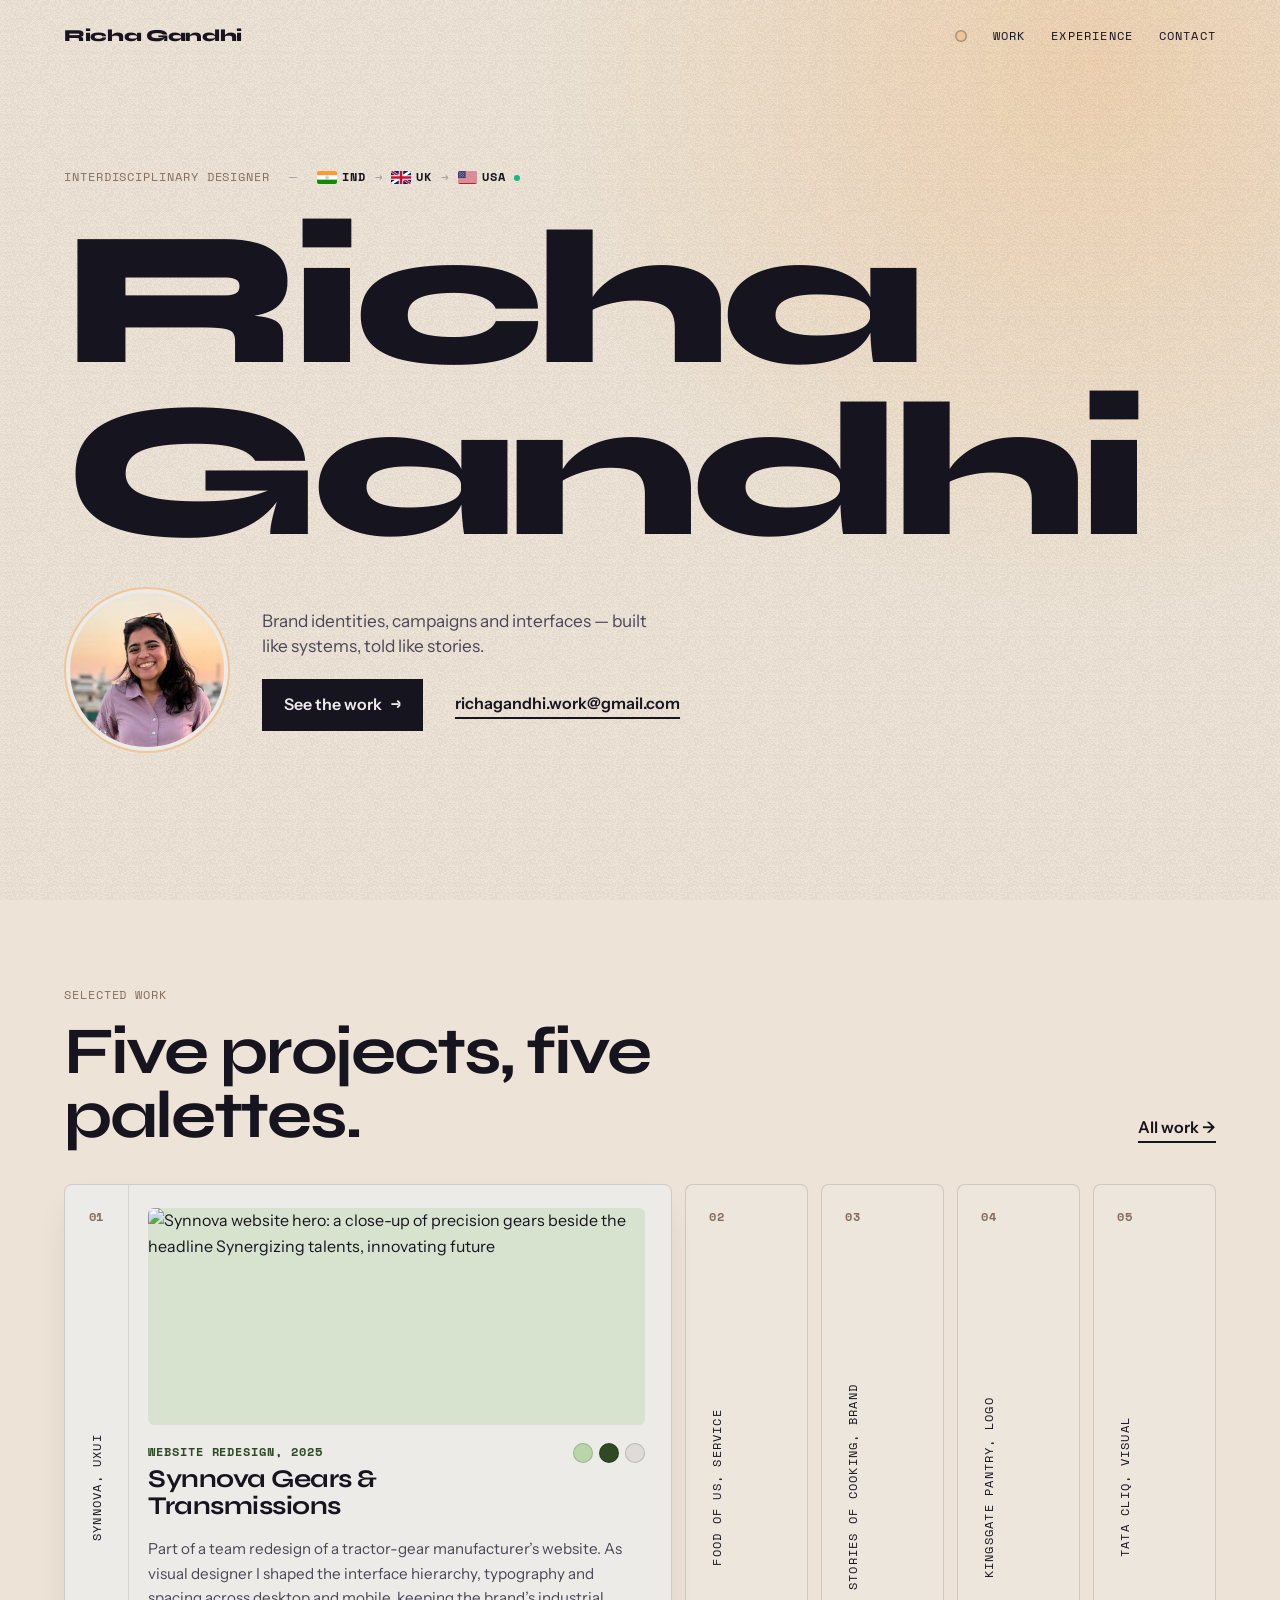
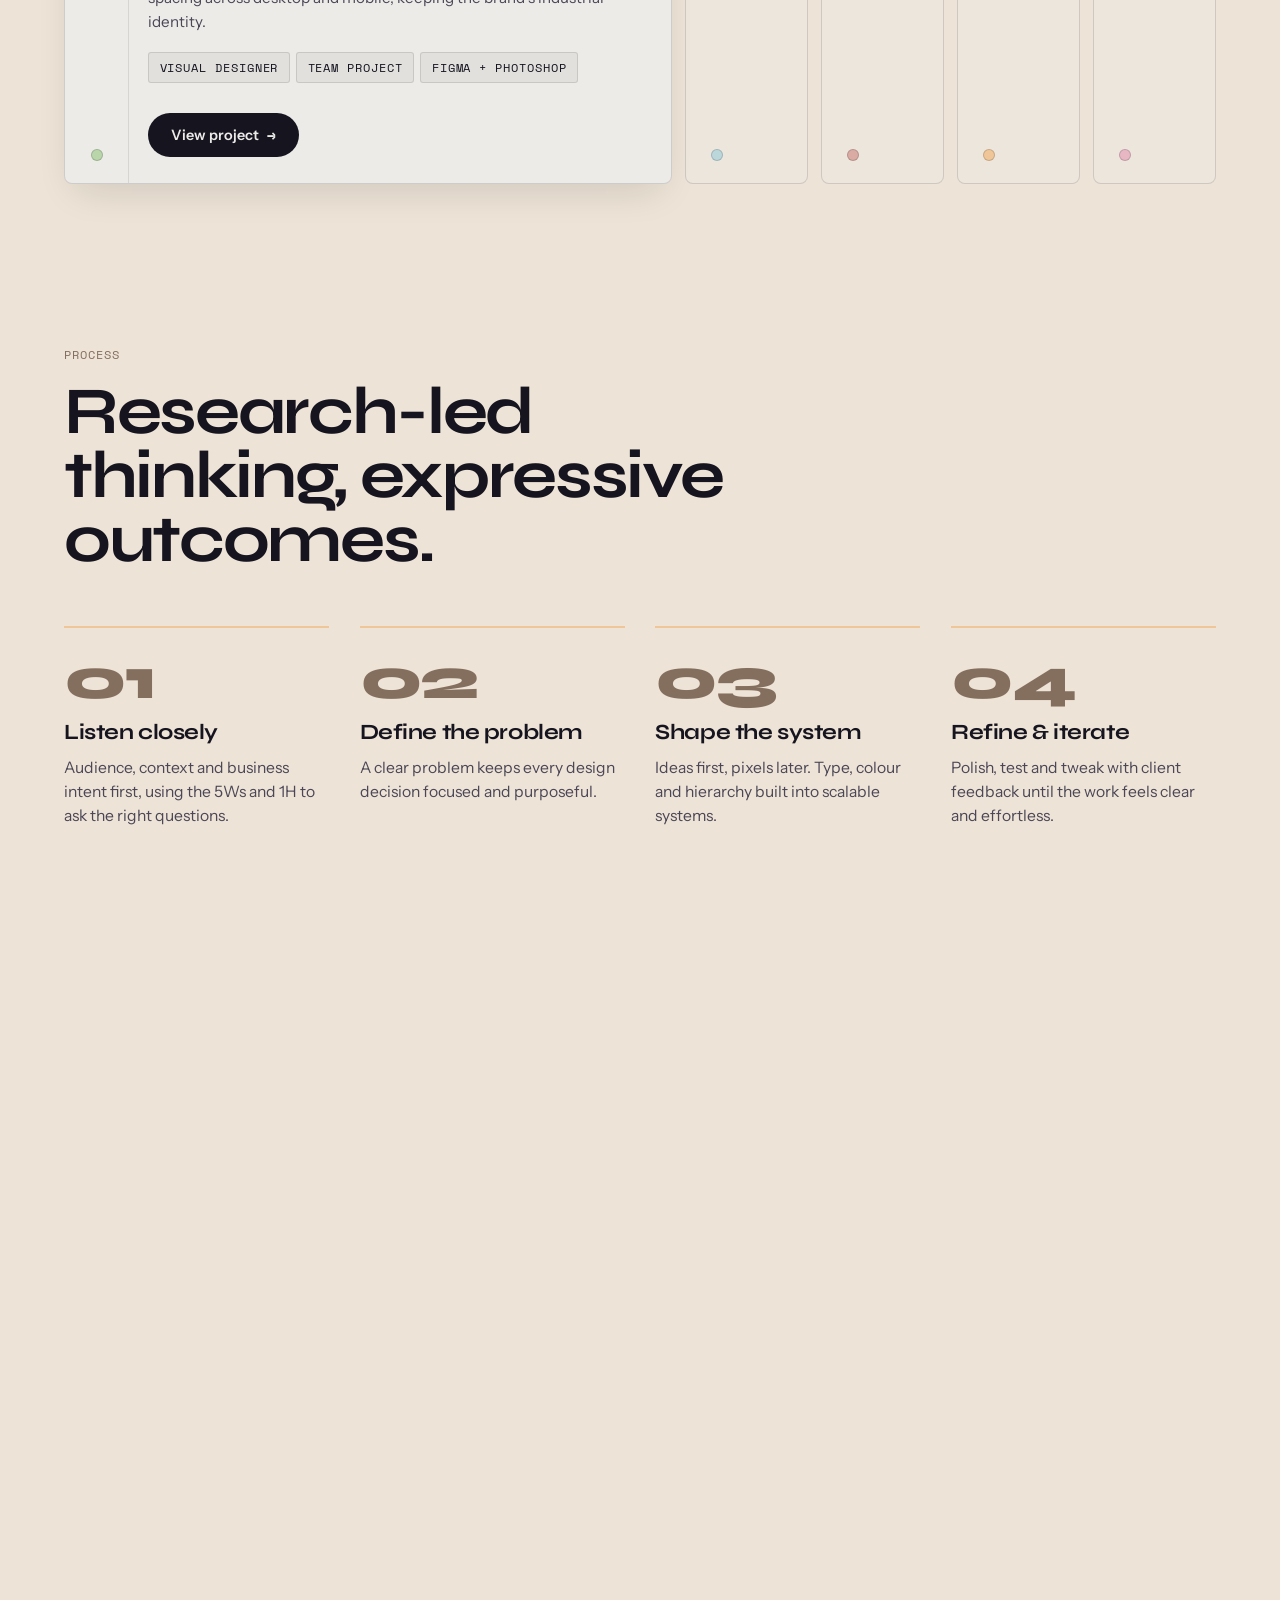
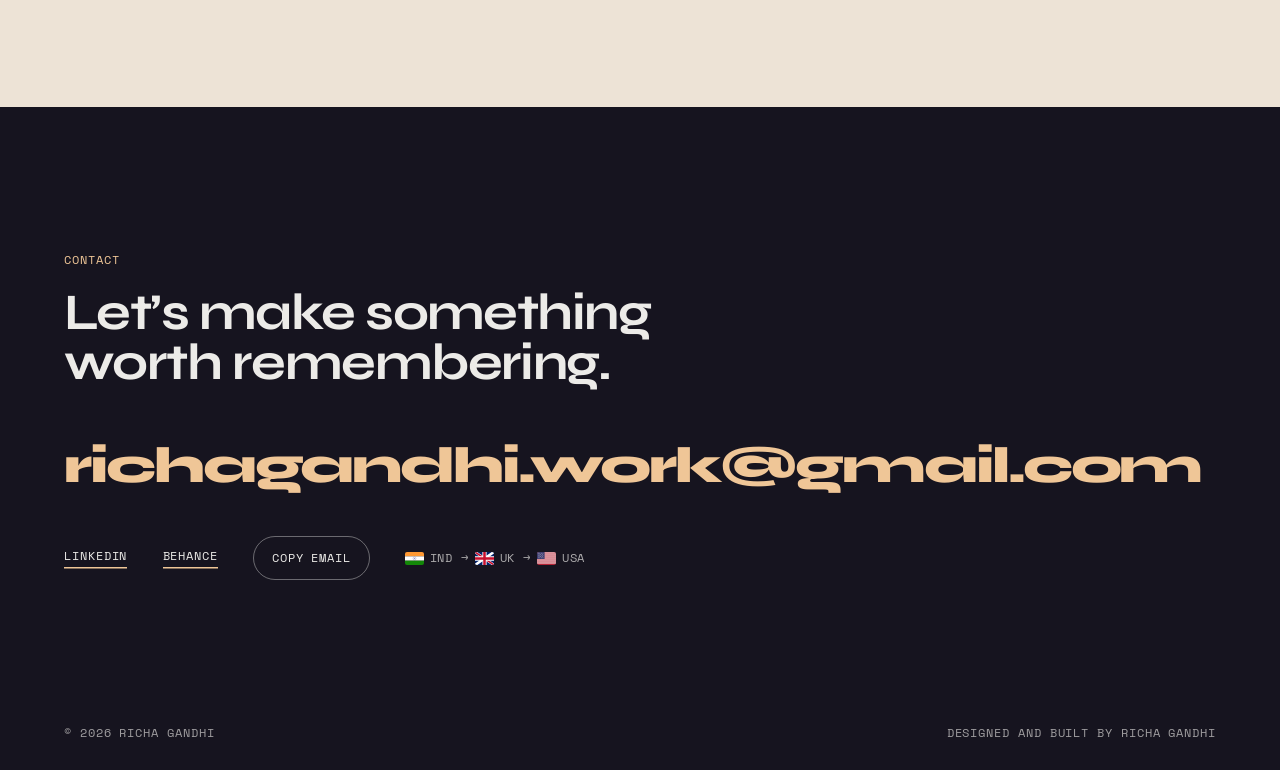
==== commit 446fc938: "Experience ledger de-duplicated with computed duration; copy-email button; contact contrast; live do" ====
--- a/index.html
+++ b/index.html
@@ -750,15 +750,14 @@
         <div class="trajectory-ledger">
           <div class="ledger-header">
             <span class="ledger-col-title">Practice &amp; Experience</span>
-            <span class="mono ledger-col-meta">4+ Years Active &middot; India &rarr; UK &rarr; USA</span>
+            <span class="mono ledger-col-meta">Most recent first</span>
           </div>
 
           <div class="ledger-rows">
-            <!-- Role 1: Design Consultant -->
             <article class="ledger-row is-current-role">
               <div class="ledger-col-time mono">
                 <span class="ledger-dates">Jan 2026 &mdash; Present</span>
-                <span class="ledger-duration">9 mos &middot; Active</span>
+                <span class="ledger-duration" data-since="2026-01">Active</span>
                 <span class="ledger-loc">
                   <img class="flag-img" src="./assets/marks/flag-us.svg" alt="USA flag" />
                   <span>USA &middot; Remote / Hybrid</span>
@@ -770,25 +769,16 @@
                     <h3 class="ledger-role">Design Consultant</h3>
                     <span class="ledger-org">Freelance &middot; Independent Practice</span>
                   </div>
-                  <div class="ledger-stat mono">
-                    <span class="stat-num">AI+</span>
-                    <span class="stat-lbl">Next-Gen Strategy</span>
-                  </div>
-                </div>
-                <span class="ledger-impact-pill mono">&bull; Active Consulting &middot; AI + Design Systems</span>
-                <p class="ledger-summary">
-                  Advising cross-border clients on brand positioning, identity systems, and user-centered design communication for emerging ventures and modern digital products. Integrating AI-assisted prototyping and dynamic token architectures.
-                </p>
+                </div>
+                <p class="ledger-summary">Advising emerging ventures on brand positioning, identity systems and user-centred design, with AI-assisted prototyping.</p>
                 <div class="ledger-tags mono">
                   <span class="tag-badge">AI + Figma</span>
                   <span class="tag-badge">Brand Positioning</span>
                   <span class="tag-badge">Design Strategy</span>
-                  <span class="tag-badge">Generative Prototyping</span>
                 </div>
               </div>
             </article>
 
-            <!-- Role 2: Cognito, India -->
             <article class="ledger-row">
               <div class="ledger-col-time mono">
                 <span class="ledger-dates">May 2025 &mdash; Dec 2025</span>
@@ -809,12 +799,8 @@
                     <span class="stat-lbl">Brand Campaigns</span>
                   </div>
                 </div>
-                <span class="ledger-impact-pill mono">&bull; Visual Systems &middot; Multi-sector Brand Campaigns</span>
-                <p class="ledger-summary">
-                  Led visual design execution, brand collateral, and publication layouts, collaborating with multidisciplinary teams to craft coherent brand narratives for diverse corporate and consumer-facing industry clients.
-                </p>
+                <p class="ledger-summary">Led visual execution, brand collateral and publication layouts for corporate and consumer clients.</p>
                 <div class="ledger-tags mono">
-                  <span class="tag-badge">Visualization</span>
                   <span class="tag-badge">Graphic Design</span>
                   <span class="tag-badge">Brand Collateral</span>
                   <span class="tag-badge">Publication Systems</span>
@@ -822,7 +808,6 @@
               </div>
             </article>
 
-            <!-- Role 3: Vegecoopia CIC -->
             <article class="ledger-row">
               <div class="ledger-col-time mono">
                 <span class="ledger-dates">May 2024 &mdash; Sep 2024</span>
@@ -843,20 +828,15 @@
                     <span class="stat-lbl">Civic Workshops Led</span>
                   </div>
                 </div>
-                <span class="ledger-impact-pill mono">&bull; Led 8 Community Workshops &middot; Participatory Design</span>
-                <p class="ledger-summary">
-                  Directed visual identity and digital workflows for community co-cooking initiatives. Led 8 participatory workshops with multicultural participants, weaving inclusivity, sustainability, and food narratives into cohesive design outcomes. Built digital workflow management systems.
-                </p>
+                <p class="ledger-summary">Directed visual identity and digital workflows for community co-cooking, weaving inclusion and food stories into the work.</p>
                 <div class="ledger-tags mono">
                   <span class="tag-badge">Participatory Design</span>
-                  <span class="tag-badge">8 Workshops Led</span>
-                  <span class="tag-badge">Claude &middot; Synthesis</span>
                   <span class="tag-badge">Workflow Systems</span>
+                  <span class="tag-badge">AI Synthesis</span>
                 </div>
               </div>
             </article>
 
-            <!-- Role 4: Greater London Authority -->
             <article class="ledger-row">
               <div class="ledger-col-time mono">
                 <span class="ledger-dates">Mar 2023 &mdash; May 2024</span>
@@ -877,15 +857,11 @@
                     <span class="stat-lbl">Citizens Engaged</span>
                   </div>
                 </div>
-                <span class="ledger-impact-pill mono">&bull; 200+ Participants &middot; Public Street Banners &middot; Mayor of London</span>
-                <p class="ledger-summary">
-                  Co-conducted community workshops engaging 200+ participants using Design Thinking and Service Blueprints. Synthesized primary qualitative insights into public street banners, project brochures, and launch collateral for the town center in New Malden.
-                </p>
+                <p class="ledger-summary">Turned workshop insights into public street banners, brochures and launch collateral for New Malden town centre.</p>
                 <div class="ledger-tags mono">
-                  <span class="tag-badge">200+ Participants</span>
                   <span class="tag-badge">Service Blueprints</span>
                   <span class="tag-badge">Design Research</span>
-                  <span class="tag-badge">Public Street Banners</span>
+                  <span class="tag-badge">Public Banners</span>
                 </div>
               </div>
             </article>
@@ -981,6 +957,8 @@
         <div class="contact-links mono">
           <a href="https://www.linkedin.com/in/gandhiricha/" target="_blank" rel="noreferrer">LinkedIn</a>
           <a href="https://www.behance.net/gandhiricha" target="_blank" rel="noreferrer">Behance</a>
+          <button class="copy-email" type="button" data-copy="richagandhi.work@gmail.com">Copy email</button>
+          <span class="visually-hidden" id="copy-status" role="status" aria-live="polite"></span>
           <span class="route-node">
             <img class="flag-img" src="./assets/marks/flag-in.svg" alt="India" /> IND &rarr;
             <img class="flag-img" src="./assets/marks/flag-gb.svg" alt="UK" /> UK &rarr;
--- a/styles.css
+++ b/styles.css
@@ -2148,20 +2148,6 @@
   max-width: 68ch;
 }
 
-.ledger-impact-pill {
-  display: inline-flex;
-  align-items: center;
-  gap: 0.5rem;
-  padding: 0.3rem 0.8rem;
-  background: color-mix(in oklab, var(--project-accent) 22%, var(--paper));
-  border: 1px solid color-mix(in oklab, var(--ink) 12%, transparent);
-  border-radius: 3px;
-  font-size: 0.78rem;
-  font-weight: 600;
-  color: var(--ink);
-  width: fit-content;
-}
-
 .ledger-tags {
   display: flex;
   flex-wrap: wrap;
@@ -2386,7 +2372,7 @@
   font-size: clamp(1.9rem, 4vw, 4.2rem);
   letter-spacing: -0.03em;
   max-width: 18ch;
-  color: color-mix(in oklab, var(--paper) 78%, transparent);
+  color: var(--paper);
 }
 
 .contact-email {
@@ -2428,6 +2414,31 @@
   background-size: 30% 1.5px;
 }
 
+.copy-email {
+  min-height: 44px;
+  padding: 0 1.1rem;
+  border: 1px solid color-mix(in oklab, var(--paper) 40%, transparent);
+  border-radius: 999px;
+  background: transparent;
+  color: var(--paper);
+  font: inherit;
+  letter-spacing: inherit;
+  text-transform: inherit;
+  cursor: pointer;
+  transition: background-color var(--dur-fast) var(--ease-out), border-color var(--dur-fast) var(--ease-out), color var(--dur-fast) var(--ease-out);
+}
+
+.copy-email:hover {
+  border-color: var(--project-accent);
+  color: var(--project-accent);
+}
+
+.copy-email.is-copied {
+  background: var(--project-accent);
+  border-color: var(--project-accent);
+  color: var(--ink);
+}
+
 .site-foot {
   display: flex;
   flex-wrap: wrap;
@@ -2435,7 +2446,7 @@
   gap: 0.6rem 2rem;
   padding: 10vh var(--gutter) 3vh;
   background: var(--ink);
-  color: color-mix(in oklab, var(--paper) 46%, transparent);
+  color: color-mix(in oklab, var(--paper) 64%, transparent);
 }
 
 /* --------------------------------------------------------------------------
@@ -2642,6 +2653,10 @@
   .hero-word,
   .hero .eyebrow,
   .hero-lede,
+  .live-dot {
+    animation: none;
+  }
+
   .hero-actions,
   .hero-portrait {
     animation: none;
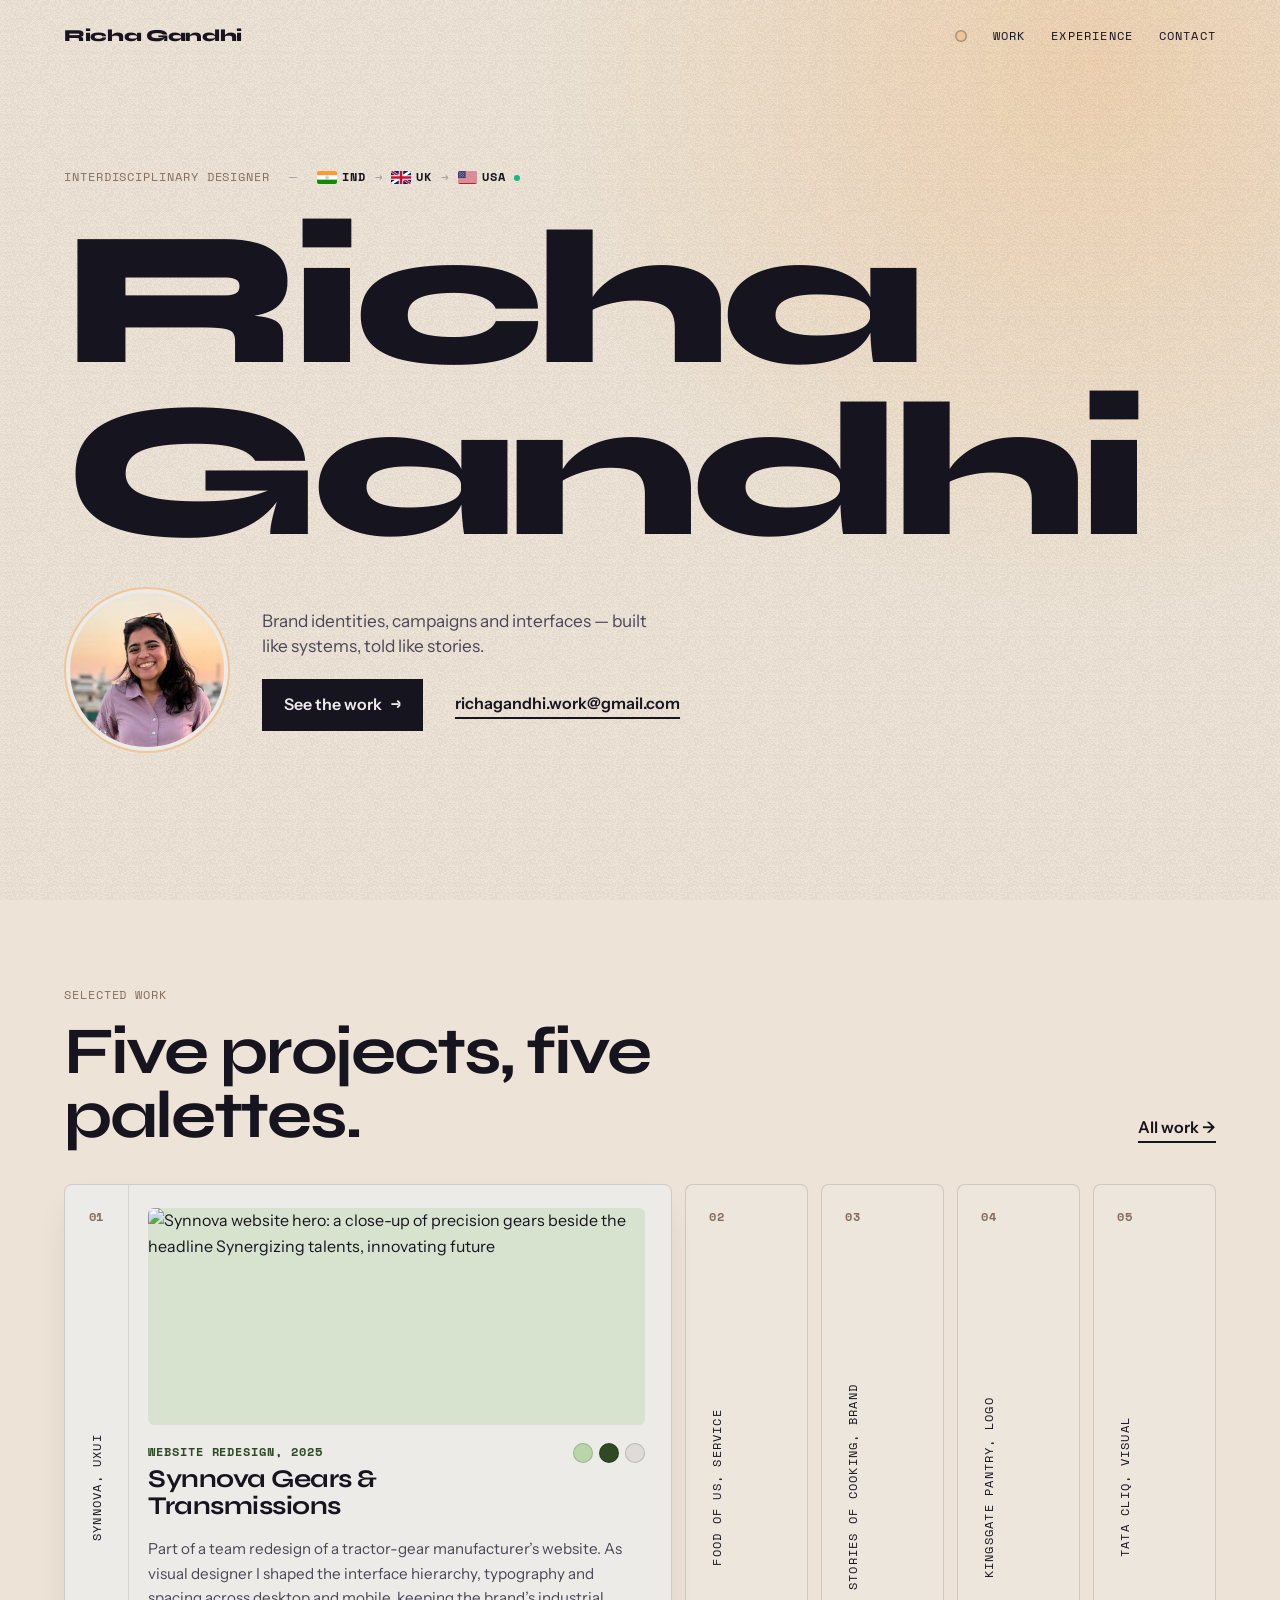
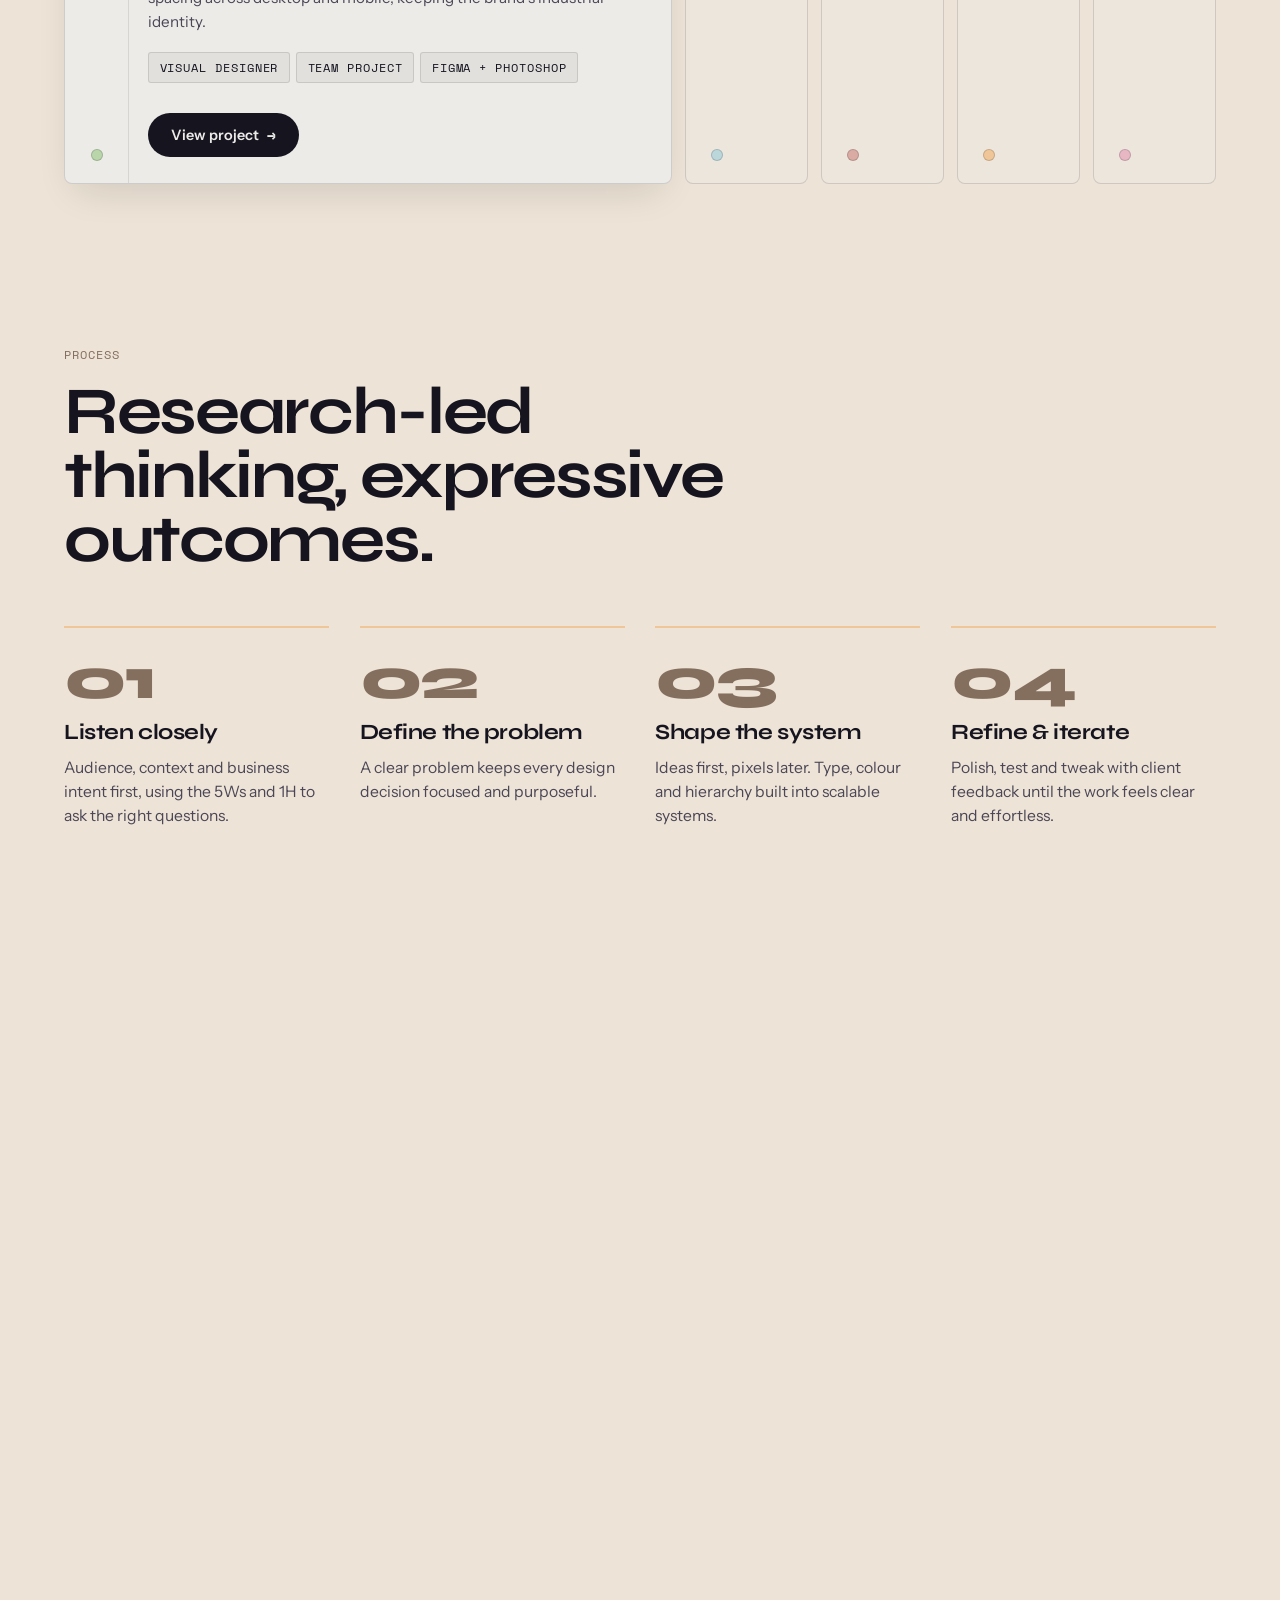
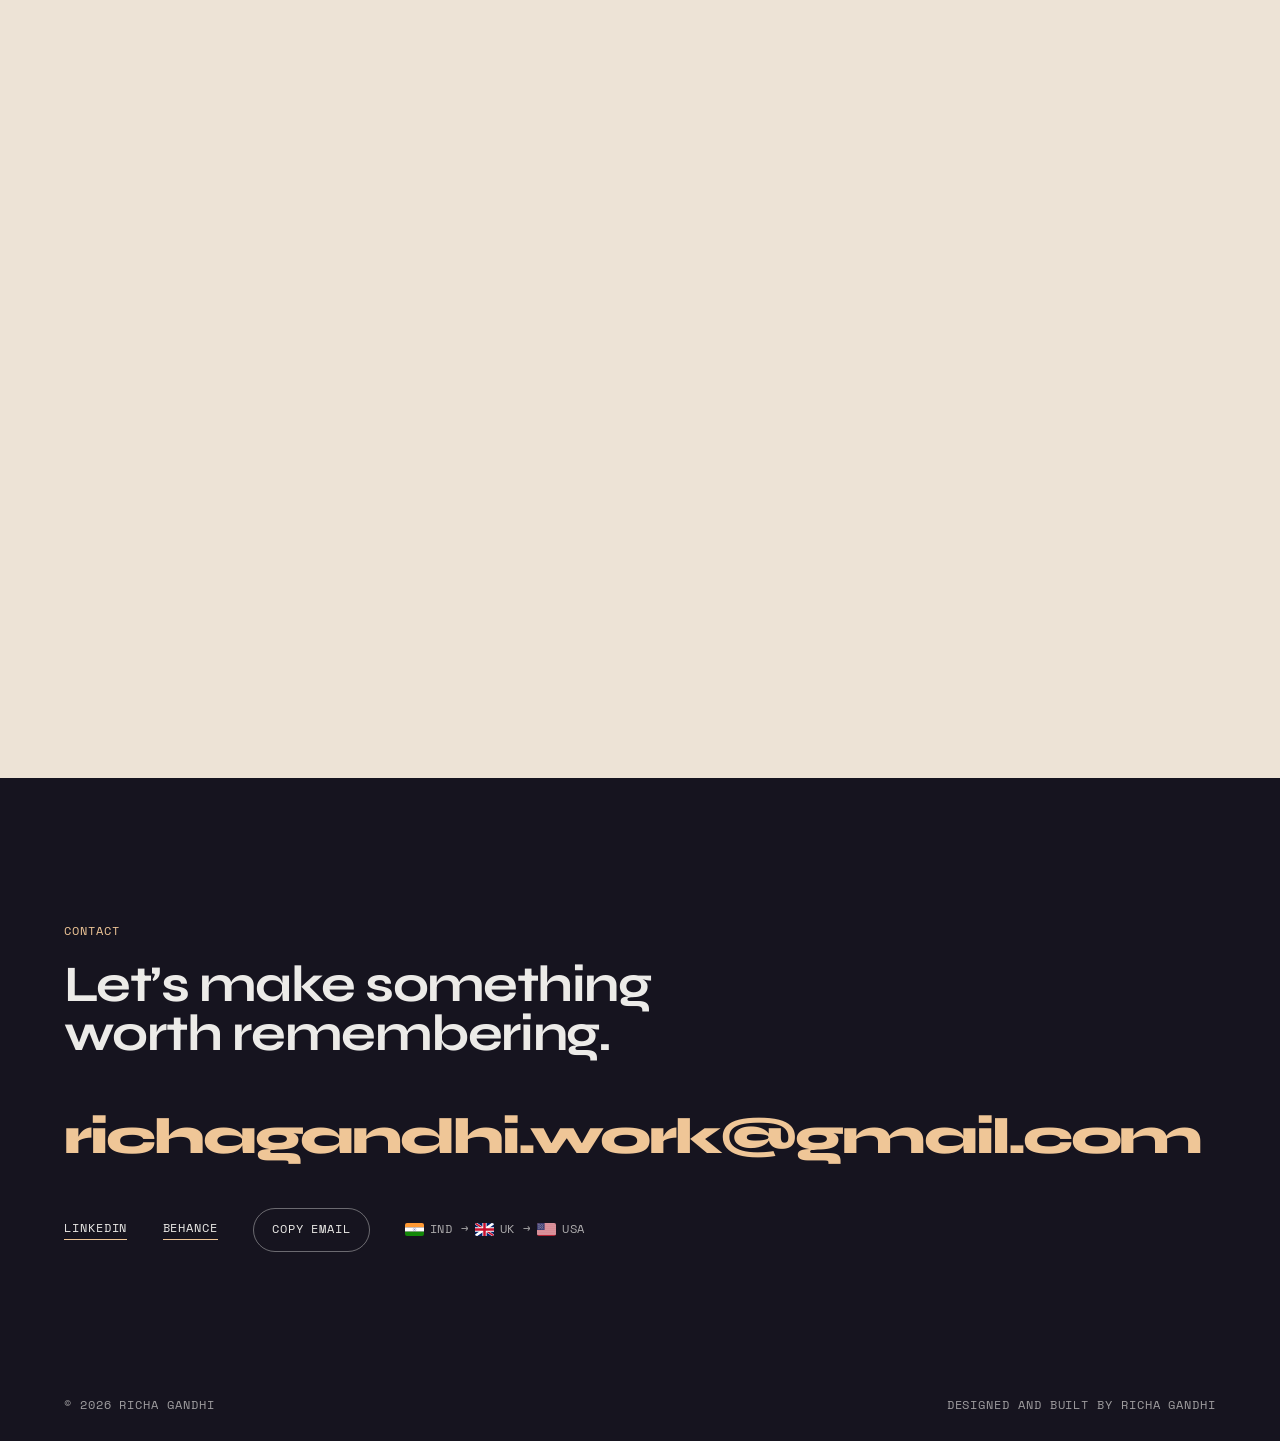
==== commit 406d7a73: "Remove AI demo section; keep AI as a theme in heading, intro and How I work; update session log Co-a" ====
--- a/index.html
+++ b/index.html
@@ -332,6 +332,7 @@
               <li><span class="mono">02</span><span class="craft-method-copy"><strong>Design Research</strong><em>Listen, map, and pressure-test assumptions.</em></span></li>
               <li><span class="mono">03</span><span class="craft-method-copy"><strong>Workshop Design</strong><em>Structure rooms where ideas can collide.</em></span></li>
               <li><span class="mono">04</span><span class="craft-method-copy"><strong>Facilitation</strong><em>Guide groups toward a shared decision.</em></span></li>
+              <li><span class="mono">05</span><span class="craft-method-copy"><strong>AI-assisted workflows</strong><em>Synthesis, prototyping and accessibility checks, with a designer's judgment in the loop.</em></span></li>
             </ol>
           </div>
         </div>
@@ -391,361 +392,6 @@
           </div>
         </div>
 
-        <!-- Augmented Practice: Interactive Workflows & Grounded Case Studies -->
-        <div class="ai-gallery">
-          <div class="ai-gallery-header">
-            <div class="ai-gallery-top-row">
-              <div class="ai-gallery-tagline">
-                <span class="mono ai-tag-label">Augmented Practice</span>
-                <span class="mono ai-tag-desc">Intelligence + Aesthetics &middot; 2026 Studio Stack</span>
-              </div>
-            </div>
-            <h3 class="ai-gallery-headline">How I orchestrate AI into systems, research &amp; direction.</h3>
-          </div>
-
-          <!-- OPTION A: Living Interactive Stage (Realistic Workflows) -->
-          <div class="stage-layout">
-            <!-- Left Column: Realistic AI Design Workflows -->
-            <div class="stage-nav">
-              <!-- Tab 1: Design Systems / Tokens -->
-              <button class="stage-tab is-active" data-stage="theme" type="button">
-                <div class="stage-tab-meta mono">
-                  <span class="stage-tab-num">01 // ACCESSIBILITY</span>
-                  <span class="stage-tab-field">Figma AI &middot; WCAG Tokens</span>
-                </div>
-                <h4 class="stage-tab-title">Semantic Palette &amp; Contrast Matrix</h4>
-                <p class="stage-tab-desc">Generating accessible color token harmonies from verbal moodboards with automated WCAG AAA compliance checks.</p>
-              </button>
-
-              <!-- Tab 2: Design Research / Claude -->
-              <button class="stage-tab" data-stage="synthesis" type="button">
-                <div class="stage-tab-meta mono">
-                  <span class="stage-tab-num">02 // RESEARCH</span>
-                  <span class="stage-tab-field">Claude &middot; Qualitative Synthesis</span>
-                </div>
-                <h4 class="stage-tab-title">Transcripts to Strategic Insights</h4>
-                <p class="stage-tab-desc">Clustering 200+ raw citizen workshop voices into structured affinity themes and actionable &ldquo;How Might We&rdquo; briefs.</p>
-              </button>
-
-              <!-- Tab 3: UI/UX State Architecture & Edge Cases -->
-              <button class="stage-tab" data-stage="edge" type="button">
-                <div class="stage-tab-meta mono">
-                  <span class="stage-tab-num">03 // UI/UX SYSTEMS</span>
-                  <span class="stage-tab-field">Claude &middot; Edge-Case Architecture</span>
-                </div>
-                <h4 class="stage-tab-title">State Matrix &amp; Edge-Case Discovery</h4>
-                <p class="stage-tab-desc">Using AI as a QA partner to anticipate offline dropouts, empty states, and race conditions across user flows before final wireframes.</p>
-              </button>
-
-              <!-- Tab 4: Art Direction / GenAI -->
-              <button class="stage-tab" data-stage="metaphor" type="button">
-                <div class="stage-tab-meta mono">
-                  <span class="stage-tab-num">04 // DIRECTION</span>
-                  <span class="stage-tab-field">GenAI &middot; Visual Discovery</span>
-                </div>
-                <h4 class="stage-tab-title">Latent Metaphor Exploration</h4>
-                <p class="stage-tab-desc">Exploring unexpected visual metaphors and conceptual moodboards in the first 48 hours to align clients 3x faster.</p>
-              </button>
-            </div>
-
-            <!-- Right Column: Interactive Living Stage Screen -->
-            <div class="stage-screen">
-              <div class="stage-screen-head mono">
-                <div class="stage-screen-dots">
-                  <span class="stage-screen-dot"></span>
-                  <span class="stage-screen-dot"></span>
-                  <span class="stage-screen-dot"></span>
-                </div>
-                <span id="stageScreenTitle">LIVE DEMO // 01 &middot; ACCESSIBLE COLOR TOKEN GENERATOR</span>
-              </div>
-
-              <!-- PANEL 1: Semantic Palette & WCAG Contrast Matrix -->
-              <div class="stage-panel is-active" id="panel-theme">
-                <div class="demo-box">
-                  <div class="demo-ctrl-bar mono">
-                    <span>SELECT MOOD PROMPT:</span>
-                    <div class="chip-row">
-                      <button class="demo-chip is-active" data-theme="civic" type="button">Civic Warmth</button>
-                      <button class="demo-chip" data-theme="tech" type="button">Kinetic Precision</button>
-                      <button class="demo-chip" data-theme="culinary" type="button">Artisanal Hearth</button>
-                    </div>
-                  </div>
-
-                  <!-- Dynamic Swatches -->
-                  <div class="theme-display" id="themeDisplay">
-                    <div class="swatches-row">
-                      <div class="swatch-cell">
-                        <div class="swatch-color" id="swatchPrimary" style="background: #bcd7db;"></div>
-                        <span class="swatch-label mono" id="swatchPrimaryLabel">#BCD7DB</span>
-                        <span class="swatch-role mono">Dominant</span>
-                      </div>
-                      <div class="swatch-cell">
-                        <div class="swatch-color" id="swatchSecondary" style="background: #1e4b52;"></div>
-                        <span class="swatch-label mono" id="swatchSecondaryLabel">#1E4B52</span>
-                        <span class="swatch-role mono">Deep Accent</span>
-                      </div>
-                      <div class="swatch-cell">
-                        <div class="swatch-color" id="swatchGround" style="background: #f4f2eb;"></div>
-                        <span class="swatch-label mono" id="swatchGroundLabel">#F4F2EB</span>
-                        <span class="swatch-role mono">Neutral Ground</span>
-                      </div>
-                      <div class="swatch-cell">
-                        <div class="swatch-color" id="swatchInk" style="background: #16141f;"></div>
-                        <span class="swatch-label mono" id="swatchInkLabel">#16141F</span>
-                        <span class="swatch-role mono">Ink Strict</span>
-                      </div>
-                    </div>
-
-                    <!-- Live Component Card Rendered in Theme -->
-                    <div class="rendered-ui-specimen" id="renderedCard" style="background: #f4f2eb; border-color: #bcd7db;">
-                      <div class="specimen-top">
-                        <span class="specimen-badge mono" id="contrastBadge" style="background: #1e4b52; color: #f4f2eb;">
-                          WCAG AAA &middot; 7.8:1 PASS
-                        </span>
-                        <span class="mono" style="font-size: 0.68rem; color: var(--ink-soft);" id="tokenPathLabel">tokens.theme.civic</span>
-                      </div>
-                      <h4 class="specimen-title" id="specimenTitle" style="color: #16141f;">Community Pantry Network</h4>
-                      <p class="specimen-body" id="specimenBody" style="color: #1e4b52;">
-                        Prompt-assisted semantic cascades enforce legible contrast ratios across light and dark client surfaces.
-                      </p>
-                    </div>
-                  </div>
-                </div>
-              </div>
-
-              <!-- PANEL 2: Qualitative Research Synthesis (Claude) -->
-              <div class="stage-panel" id="panel-synthesis">
-                <div class="demo-box">
-                  <div class="demo-ctrl-bar mono">
-                    <span>SELECT RESEARCH CLUSTER:</span>
-                    <div class="chip-row">
-                      <button class="synth-chip is-active" data-synth="isolation" type="button">Civic Trust</button>
-                      <button class="synth-chip" data-synth="surplus" type="button">Food Loops</button>
-                      <button class="synth-chip" data-synth="multilingual" type="button">Language Barriers</button>
-                    </div>
-                  </div>
-
-                  <div class="synthesis-board">
-                    <!-- Raw Citizen Voices Ingested -->
-                    <div class="synth-col">
-                      <span class="synth-col-head mono">RAW CITIZEN QUOTES (GLA WORKSHOPS):</span>
-                      <div class="raw-quote-card" id="rawQuote1">&ldquo;I lived here 40 years, but when the high street market shut, I had nowhere to see neighbors.&rdquo;</div>
-                      <div class="raw-quote-card" id="rawQuote2">&ldquo;Older residents feel excluded from modern digital ordering kiosks.&rdquo;</div>
-                    </div>
-
-                    <div class="synth-arrow">&rarr;</div>
-
-                    <!-- AI Synthesis & Actionable HMW -->
-                    <div class="synth-col">
-                      <span class="synth-col-head mono">SYNTHESIZED &ldquo;HOW MIGHT WE&rdquo; DIRECTIVE:</span>
-                      <div class="hmw-card">
-                        <span class="hmw-tag mono" id="hmwTag">OPPORTUNITY PILLAR 01</span>
-                        <h5 class="hmw-head" id="hmwHead">How might we turn vacant storefronts into intergenerational co-cooking hubs?</h5>
-                        <p class="hmw-body" id="hmwBody">
-                          Pairing physical community kitchen tables with offline chalkboard noticeboards to re-establish neighborhood connection without digital friction.
-                        </p>
-                      </div>
-                    </div>
-                  </div>
-                </div>
-              </div>
-
-              <!-- PANEL 3: UI/UX State Matrix & Edge-Case Discovery -->
-              <div class="stage-panel" id="panel-edge">
-                <div class="demo-box">
-                  <div class="demo-ctrl-bar mono">
-                    <span>SELECT USER JOURNEY FLOW:</span>
-                    <div class="chip-row">
-                      <button class="edge-chip is-active" data-flow="mmt" type="button">MakeMyTrip: Remote Trek Booking</button>
-                      <button class="edge-chip" data-flow="cliq" type="button">Tata CLiQ: Luxury Flash Cart</button>
-                      <button class="edge-chip" data-flow="pantry" type="button">KingsGate: Multilingual Kiosk</button>
-                    </div>
-                  </div>
-
-                  <div class="edge-stage">
-                    <!-- Top Row: Node Context & Edge-Case Alert -->
-                    <div class="edge-top-row">
-                      <div class="edge-context">
-                        <span class="mono edge-node-tag" id="edgeNodeTag">JOURNEY STEP 03 // BOOKING &amp; PERMIT CHECKOUT</span>
-                        <h4 class="edge-flow-title" id="edgeFlowTitle">High-Altitude Trek Reservation</h4>
-                        <p class="edge-flow-desc" id="edgeFlowDesc">User attempts to book a high-altitude Himalayan trek and verify permits while at remote mountain trailheads.</p>
-                      </div>
-                      <div class="edge-alert-box" id="edgeAlertBox">
-                        <span class="mono edge-alert-badge" id="edgeAlertBadge">EDGE CASE: NETWORK FAILURE</span>
-                        <p class="edge-alert-text" id="edgeAlertText">Spotty 2G/offline dropout mid-payment causes dropped booking and duplicate bank debits.</p>
-                      </div>
-                    </div>
-
-                    <!-- Bottom Row: The Designed UI Solution Specimen -->
-                    <div class="edge-solution-card" id="edgeSolutionCard">
-                      <div class="solution-header">
-                        <div class="solution-status-indicator">
-                          <span class="status-pulse-dot" id="edgePulseDot" style="background: #e09f3e;"></span>
-                          <span class="mono solution-status-label" id="edgeStatusLabel">OFFLINE SYNC PENDING</span>
-                        </div>
-                        <span class="mono" style="font-size: 0.65rem; color: var(--ink-soft);" id="edgeHandoffTag">STATE: PERMIT_CACHED_LOCAL</span>
-                      </div>
-
-                      <div class="solution-body">
-                        <h5 class="solution-title" id="edgeUiTitle">Trek Permit Cached Locally</h5>
-                        <p class="solution-desc" id="edgeUiDesc">
-                          Your Himalayan trek slot is held offline for 6 hours. As soon as you re-enter signal range, payment token syncs automatically with zero duplicate charges.
-                        </p>
-                        <div class="solution-action-row">
-                          <button class="solution-btn-primary" id="edgeBtnPrimary" type="button">View Offline Permit Pass</button>
-                          <span class="mono solution-meta-note" id="edgeMetaNote">Queue ID: #MMT-TREK-8921 &middot; Auto-retry in background</span>
-                        </div>
-                      </div>
-
-                      <div class="solution-footer-strip mono" id="edgeSpecNote">
-                        HANDOFF SPEC: Graceful degradation UI &middot; SQLite local persistence &middot; Clear manual recovery action
-                      </div>
-                    </div>
-                  </div>
-                </div>
-              </div>
-
-              <!-- PANEL 4: Latent Metaphor Exploration -->
-              <div class="stage-panel" id="panel-metaphor">
-                <div class="demo-box">
-                  <div class="demo-ctrl-bar mono">
-                    <span>SELECT BRAND BRIEF:</span>
-                    <div class="chip-row">
-                      <button class="meta-chip is-active" data-brief="food" type="button">Food of Us</button>
-                      <button class="meta-chip" data-brief="gear" type="button">Synnova</button>
-                      <button class="meta-chip" data-brief="pantry" type="button">KingsGate Pantry</button>
-                      <button class="meta-chip" data-brief="cooking" type="button">Stories of Cooking</button>
-                    </div>
-                  </div>
-
-                  <div class="metaphor-grid">
-                    <div class="meta-box">
-                      <span class="meta-step mono">STEP 01 // TEXT SEED</span>
-                      <p class="meta-desc" id="metaPrompt">
-                        &ldquo;Communal stew pot, circular sustainable loop, human warmth, woodcut printing textures&rdquo;
-                      </p>
-                    </div>
-                    <div class="meta-box">
-                      <span class="meta-step mono">STEP 02 // LATENT METAPHOR</span>
-                      <p class="meta-desc" id="metaConcept">
-                        The bowl as an open hand; steam ribbons converging into circular civic community bonds.
-                      </p>
-                    </div>
-                    <div class="meta-box highlight-mark">
-                      <span class="meta-step mono">STEP 03 // VECTOR CRAFT</span>
-                      <div class="meta-mark-wrap" id="metaMark">
-                        <svg width="130" height="64" viewBox="0 0 130 64" fill="none" xmlns="http://www.w3.org/2000/svg" role="img" aria-label="Food of Us Vector Mark">
-                          <circle cx="65" cy="30" r="26" stroke="#bcd7db" stroke-width="1.5" stroke-dasharray="3 2" opacity="0.8"/>
-                          <path d="M47 32 C49 44, 81 44, 83 32" stroke="#1e4b52" stroke-width="2.5" stroke-linecap="round" fill="color-mix(in oklab, #bcd7db 30%, transparent)"/>
-                          <path d="M55 28 C55 18, 63 16, 65 10 C67 16, 75 18, 75 28" stroke="#1e4b52" stroke-width="2" stroke-linecap="round" fill="none"/>
-                          <path d="M60 29 C60 22, 65 20, 65 15 C65 20, 70 22, 70 29" stroke="#bcd7db" stroke-width="1.8" stroke-linecap="round"/>
-                          <circle cx="65" cy="10" r="2.5" fill="#1e4b52"/>
-                          <circle cx="47" cy="32" r="2" fill="#1e4b52"/>
-                          <circle cx="83" cy="32" r="2" fill="#1e4b52"/>
-                          <text x="65" y="55" text-anchor="middle" font-family="Syne, Avenir Next, sans-serif" font-weight="700" font-size="8.5" fill="#16141f" letter-spacing="0.06em">food of us</text>
-                        </svg>
-                      </div>
-                      <span class="mono" style="font-size: 0.65rem; color: var(--ink-soft);">Final Production Mark</span>
-                    </div>
-                  </div>
-                </div>
-              </div>
-            </div>
-          </div>
-
-          <!-- Stacked Augmented Practice: Real Project Grounded Outcomes (Temporarily commented out)
-          <div class="ai-gallery-header" style="margin-top: 4.5rem;">
-            <div class="ai-gallery-tagline">
-              <span class="mono ai-tag-label">Augmented Practice</span>
-              <span class="mono ai-tag-desc">Grounded Case Studies &middot; Proven Metrics</span>
-            </div>
-            <h3 class="ai-gallery-headline">AI deployed in civic, corporate &amp; digital production.</h3>
-          </div>
-
-          <div class="grounded-rows">
-            [Case Study 1]
-            <article class="grounded-row">
-              <div class="grounded-col-org">
-                <span class="grounded-tag mono">CIVIC SYSTEMS &middot; UK</span>
-                <span class="grounded-org-name">Greater London Authority</span>
-                <span class="mono" style="font-size: 0.72rem; color: var(--ink-soft);">Claude + Design Research</span>
-              </div>
-              <div class="grounded-col-body">
-                <h4 class="grounded-headline">Synthesizing 200+ Citizen Voices into Civic Service Blueprints</h4>
-                <p class="grounded-desc">
-                  In partnership with the Mayor of London, ingested hundreds of unstructured community workshop transcripts. Used Claude for thematic affinity mapping to formulate town center service blueprints, public street banners, and launch collateral in New Malden.
-                </p>
-              </div>
-              <div class="grounded-col-stat mono">
-                <span class="grounded-stat-num">200+</span>
-                <span class="grounded-stat-lbl">Citizens Engaged</span>
-                <span style="font-size: 0.65rem; color: var(--accent-ink); margin-top: 0.2rem;">8 Workshops Led</span>
-              </div>
-            </article>
-
-            [Case Study 2]
-            <article class="grounded-row">
-              <div class="grounded-col-org">
-                <span class="grounded-tag mono">STUDIO BRANDING &middot; INDIA</span>
-                <span class="grounded-org-name">Cognito India</span>
-                <span class="mono" style="font-size: 0.72rem; color: var(--ink-soft);">AI + Figma Token Cascades</span>
-              </div>
-              <div class="grounded-col-body">
-                <h4 class="grounded-headline">Automating Multi-Surface Brand Consistency Across 12+ Campaigns</h4>
-                <p class="grounded-desc">
-                  Architected prompt-assisted Figma design token structures, automating cross-device collateral variants, publication grids, and promotional assets for corporate and consumer clients with zero visual drift.
-                </p>
-              </div>
-              <div class="grounded-col-stat mono">
-                <span class="grounded-stat-num">12+</span>
-                <span class="grounded-stat-lbl">Brand Campaigns</span>
-                <span style="font-size: 0.65rem; color: var(--accent-ink); margin-top: 0.2rem;">Multi-Sector Scale</span>
-              </div>
-            </article>
-
-            [Case Study 3]
-            <article class="grounded-row">
-              <div class="grounded-col-org">
-                <span class="grounded-tag mono">FRONTEND SYNC &middot; USA</span>
-                <span class="grounded-org-name">Living Prototypes</span>
-                <span class="mono" style="font-size: 0.72rem; color: var(--ink-soft);">Codex + Interactive Code</span>
-              </div>
-              <div class="grounded-col-body">
-                <h4 class="grounded-headline">Eliminating Design-to-Code Drift with Reactive Web Components</h4>
-                <p class="grounded-desc">
-                  Translating visual mockups directly into living, accessible web micro-interactions. Empowering clients and development teams to interact with real kinetic prototypes before writing backend code.
-                </p>
-              </div>
-              <div class="grounded-col-stat mono">
-                <span class="grounded-stat-num">0%</span>
-                <span class="grounded-stat-lbl">Fidelity Drift</span>
-                <span style="font-size: 0.65rem; color: var(--accent-ink); margin-top: 0.2rem;">Living Code Canvas</span>
-              </div>
-            </article>
-
-            [Case Study 4]
-            <article class="grounded-row">
-              <div class="grounded-col-org">
-                <span class="grounded-tag mono">CREATIVE DIRECTION &middot; GLOBAL</span>
-                <span class="grounded-org-name">Speculative Worlds</span>
-                <span class="mono" style="font-size: 0.72rem; color: var(--ink-soft);">GenAI + Visual Discovery</span>
-              </div>
-              <div class="grounded-col-body">
-                <h4 class="grounded-headline">Rapid Atmospheric Worldbuilding &amp; Visual Metaphor Convergence</h4>
-                <p class="grounded-desc">
-                  Deploying generative vision models during early brand strategy phases to discover latent aesthetic connections, visual metaphors, and expressive moodboards—accelerating alignment in days instead of weeks.
-                </p>
-              </div>
-              <div class="grounded-col-stat mono">
-                <span class="grounded-stat-num">3x</span>
-                <span class="grounded-stat-lbl">Faster Alignment</span>
-                <span style="font-size: 0.65rem; color: var(--accent-ink); margin-top: 0.2rem;">Concept Worldbuilding</span>
-              </div>
-            </article>
-          </div>
-          -->
-        </div>
-
         <!-- Editorial Career Trajectory Ledger -->
         <div class="trajectory-ledger">
           <div class="ledger-header">
--- a/styles.css
+++ b/styles.css
@@ -1174,827 +1174,6 @@
 }
 
 /* --------------------------------------------------------------------------
-   Augmented Practice Gallery — Multi-Direction Visual Showcase
-   -------------------------------------------------------------------------- */
-
-.ai-gallery {
-  padding: 0 var(--gutter);
-  margin: 6vh 0 10vh;
-}
-
-.ai-gallery-header {
-  display: flex;
-  flex-direction: column;
-  gap: 1.2rem;
-  padding-bottom: 2rem;
-  border-bottom: 1.5px solid var(--ink);
-}
-
-.ai-gallery-top-row {
-  display: flex;
-  justify-content: space-between;
-  align-items: center;
-  flex-wrap: wrap;
-  gap: 1.2rem;
-}
-
-.ai-gallery-tagline {
-  display: flex;
-  align-items: center;
-  gap: 0.9rem;
-  flex-wrap: wrap;
-}
-
-.ai-tag-label {
-  font-size: 0.68rem;
-  font-weight: 700;
-  letter-spacing: 0.12em;
-  padding: 0.22rem 0.6rem;
-  background: var(--ink);
-  color: var(--paper);
-  border-radius: 2px;
-}
-
-.ai-tag-desc {
-  font-size: 0.72rem;
-  color: var(--accent-ink);
-  letter-spacing: 0.08em;
-}
-
-.ai-gallery-headline {
-  margin: 0;
-  font-family: var(--font-display);
-  font-weight: 700;
-  font-size: clamp(1.4rem, 2.3vw, 2.2rem);
-  letter-spacing: -0.03em;
-  line-height: 1.15;
-}
-
-/* ==========================================================================
-   DIRECTION A: The Living Interactive Stage (Realistic AI Design Workflows)
-   ========================================================================== */
-
-.stage-layout {
-  display: grid;
-  grid-template-columns: minmax(0, 1fr) minmax(0, 1.25fr);
-  gap: 3rem;
-  padding: 2.5rem 0;
-  border-bottom: 1.5px solid var(--ink);
-}
-
-.stage-nav {
-  display: flex;
-  flex-direction: column;
-  gap: 0.5rem;
-}
-
-.stage-tab {
-  display: flex;
-  flex-direction: column;
-  gap: 0.45rem;
-  padding: 1.4rem 1.6rem;
-  border-radius: 6px;
-  border-left: 3px solid transparent;
-  background: transparent;
-  cursor: pointer;
-  transition: background-color var(--dur-fast) var(--ease-out), border-color var(--dur-fast) var(--ease-out), transform var(--dur-fast) var(--ease-out);
-  text-align: left;
-  border-top: none;
-  border-right: none;
-  border-bottom: none;
-  width: 100%;
-}
-
-.stage-tab:hover {
-  background: color-mix(in oklab, var(--project-accent) 8%, transparent);
-}
-
-.stage-tab.is-active {
-  background: color-mix(in oklab, var(--project-accent) 14%, transparent);
-  border-left-color: var(--accent-ink);
-}
-
-.stage-tab-meta {
-  display: flex;
-  justify-content: space-between;
-  align-items: baseline;
-  font-size: 0.68rem;
-  letter-spacing: 0.08em;
-}
-
-.stage-tab-num {
-  font-weight: 700;
-  color: var(--accent-ink);
-}
-
-.stage-tab-field {
-  color: var(--ink-soft);
-}
-
-.stage-tab-title {
-  margin: 0;
-  font-family: var(--font-display);
-  font-weight: 700;
-  font-size: 1.25rem;
-  letter-spacing: -0.02em;
-  color: var(--ink);
-}
-
-.stage-tab-desc {
-  margin: 0;
-  font-size: 0.88rem;
-  line-height: 1.5;
-  color: var(--ink-soft);
-}
-
-.stage-screen {
-  display: flex;
-  flex-direction: column;
-  border: 1px solid color-mix(in oklab, var(--ink) 14%, transparent);
-  border-radius: 8px;
-  background: color-mix(in oklab, var(--paper) 45%, transparent);
-  overflow: hidden;
-  box-shadow: 0 12px 36px -12px color-mix(in oklab, var(--ink) 10%, transparent);
-}
-
-.stage-screen-head {
-  display: flex;
-  justify-content: space-between;
-  align-items: center;
-  padding: 0.8rem 1.2rem;
-  background: color-mix(in oklab, var(--ink) 4%, transparent);
-  border-bottom: 1px solid color-mix(in oklab, var(--ink) 10%, transparent);
-  font-size: 0.68rem;
-  letter-spacing: 0.08em;
-}
-
-.stage-screen-dots {
-  display: flex;
-  gap: 0.35rem;
-}
-
-.stage-screen-dot {
-  width: 8px;
-  height: 8px;
-  border-radius: 50%;
-  background: color-mix(in oklab, var(--ink) 25%, transparent);
-}
-
-.stage-panel {
-  display: none;
-  padding: 2rem;
-  min-height: 340px;
-  flex-direction: column;
-  justify-content: center;
-}
-
-.stage-panel.is-active {
-  display: flex;
-}
-
-/* Common Demo Box & Chip Styling */
-.demo-box {
-  display: flex;
-  flex-direction: column;
-  gap: 1.4rem;
-}
-
-.demo-ctrl-bar {
-  display: flex;
-  align-items: center;
-  justify-content: space-between;
-  gap: 0.8rem;
-  padding: 0.6rem 1rem;
-  background: color-mix(in oklab, var(--ink) 4%, transparent);
-  border: 1px solid color-mix(in oklab, var(--ink) 8%, transparent);
-  border-radius: 4px;
-  font-size: 0.68rem;
-  flex-wrap: wrap;
-}
-
-.chip-row {
-  display: flex;
-  gap: 0.4rem;
-  flex-wrap: wrap;
-}
-
-.demo-chip,
-.synth-chip,
-.edge-chip,
-.meta-chip {
-  padding: 0.35rem 0.75rem;
-  border-radius: 999px;
-  border: 1px solid color-mix(in oklab, var(--ink) 14%, transparent);
-  background: transparent;
-  cursor: pointer;
-  font-size: 0.68rem;
-  transition: all var(--dur-fast) var(--ease-out);
-  color: var(--ink);
-}
-
-.demo-chip:hover,
-.synth-chip:hover,
-.edge-chip:hover,
-.meta-chip:hover {
-  background: color-mix(in oklab, var(--ink) 8%, transparent);
-}
-
-.demo-chip.is-active,
-.synth-chip.is-active,
-.edge-chip.is-active,
-.meta-chip.is-active {
-  background: var(--ink);
-  color: var(--paper);
-  border-color: var(--ink);
-}
-
-/* Panel 1: Theme Swatches & Rendered Card */
-.theme-display {
-  display: flex;
-  flex-direction: column;
-  gap: 1.5rem;
-}
-
-.swatches-row {
-  display: grid;
-  grid-template-columns: repeat(4, 1fr);
-  gap: 0.8rem;
-}
-
-.swatch-cell {
-  display: flex;
-  flex-direction: column;
-  gap: 0.3rem;
-}
-
-.swatch-color {
-  height: 48px;
-  border-radius: 4px;
-  border: 1px solid color-mix(in oklab, var(--ink) 12%, transparent);
-  transition: background var(--dur-fast) var(--ease-out);
-}
-
-.swatch-label {
-  font-size: 0.68rem;
-  font-weight: 700;
-  color: var(--ink);
-}
-
-.swatch-role {
-  font-size: 0.6rem;
-  color: var(--ink-soft);
-}
-
-.rendered-ui-specimen {
-  padding: 1.4rem;
-  border: 1.5px solid;
-  border-radius: 6px;
-  display: flex;
-  flex-direction: column;
-  gap: 0.6rem;
-  transition: all var(--dur-fast) var(--ease-out);
-}
-
-.specimen-top {
-  display: flex;
-  justify-content: space-between;
-  align-items: center;
-}
-
-.specimen-badge {
-  font-size: 0.65rem;
-  font-weight: 700;
-  padding: 0.2rem 0.55rem;
-  border-radius: 3px;
-  letter-spacing: 0.05em;
-  transition: all var(--dur-fast) var(--ease-out);
-}
-
-.specimen-title {
-  margin: 0;
-  font-family: var(--font-display);
-  font-weight: 700;
-  font-size: 1.15rem;
-  letter-spacing: -0.015em;
-  transition: color var(--dur-fast) var(--ease-out);
-}
-
-.specimen-body {
-  margin: 0;
-  font-size: 0.88rem;
-  line-height: 1.5;
-  transition: color var(--dur-fast) var(--ease-out);
-}
-
-/* Panel 2: Research Synthesis Board */
-.synthesis-board {
-  display: grid;
-  grid-template-columns: 1fr auto 1.25fr;
-  align-items: center;
-  gap: 1.5rem;
-}
-
-.synth-col {
-  display: flex;
-  flex-direction: column;
-  gap: 0.6rem;
-}
-
-.synth-col-head {
-  font-size: 0.65rem;
-  color: var(--accent-ink);
-  letter-spacing: 0.08em;
-  font-weight: 700;
-}
-
-.raw-quote-card {
-  padding: 0.75rem 0.9rem;
-  background: color-mix(in oklab, var(--ink) 4%, transparent);
-  border: 1px solid color-mix(in oklab, var(--ink) 10%, transparent);
-  border-radius: 4px;
-  font-size: 0.82rem;
-  line-height: 1.45;
-  color: var(--ink);
-  transition: all var(--dur-fast) var(--ease-out);
-}
-
-.synth-arrow {
-  color: var(--accent-ink);
-  font-size: 1.4rem;
-  font-weight: 700;
-}
-
-.hmw-card {
-  padding: 1.2rem 1.4rem;
-  background: var(--paper);
-  border-left: 3.5px solid var(--accent-ink);
-  border-radius: 0 6px 6px 0;
-  box-shadow: 0 4px 14px color-mix(in oklab, var(--ink) 6%, transparent);
-  display: flex;
-  flex-direction: column;
-  gap: 0.5rem;
-  transition: all var(--dur-fast) var(--ease-out);
-}
-
-.hmw-tag {
-  font-size: 0.65rem;
-  font-weight: 700;
-  color: var(--accent-ink);
-}
-
-.hmw-head {
-  margin: 0;
-  font-family: var(--font-display);
-  font-weight: 700;
-  font-size: 1rem;
-  line-height: 1.35;
-  color: var(--ink);
-}
-
-.hmw-body {
-  margin: 0;
-  font-size: 0.85rem;
-  line-height: 1.5;
-  color: var(--ink-soft);
-}
-
-/* Panel 3: UI/UX State Matrix & Edge-Case Architecture */
-.edge-stage {
-  display: flex;
-  flex-direction: column;
-  gap: 1.1rem;
-}
-
-.edge-top-row {
-  display: grid;
-  grid-template-columns: 1fr auto;
-  gap: 1.2rem;
-  padding: 1.1rem 1.2rem;
-  background: color-mix(in oklab, var(--ink) 4%, transparent);
-  border: 1px solid color-mix(in oklab, var(--ink) 10%, transparent);
-  border-radius: 6px;
-  align-items: center;
-}
-
-.edge-context {
-  display: flex;
-  flex-direction: column;
-  gap: 0.35rem;
-  min-width: 0;
-}
-
-.edge-node-tag {
-  font-size: 0.65rem;
-  color: var(--accent-ink);
-  font-weight: 700;
-  letter-spacing: 0.08em;
-}
-
-.edge-flow-title {
-  margin: 0;
-  font-family: var(--font-display);
-  font-size: 1.15rem;
-  font-weight: 700;
-  color: var(--ink);
-  letter-spacing: -0.015em;
-}
-
-.edge-flow-desc {
-  margin: 0;
-  font-size: 0.82rem;
-  line-height: 1.45;
-  color: var(--ink-soft);
-}
-
-.edge-alert-box {
-  max-width: 260px;
-  padding: 0.75rem 0.9rem;
-  background: color-mix(in oklab, #e09f3e 12%, var(--paper));
-  border: 1px solid color-mix(in oklab, #e09f3e 40%, transparent);
-  border-radius: 6px;
-  display: flex;
-  flex-direction: column;
-  gap: 0.3rem;
-  flex-shrink: 0;
-}
-
-.edge-alert-badge {
-  font-size: 0.62rem;
-  font-weight: 700;
-  color: #9a5b08;
-  letter-spacing: 0.06em;
-}
-
-.edge-alert-text {
-  margin: 0;
-  font-size: 0.76rem;
-  line-height: 1.35;
-  color: var(--ink);
-}
-
-.edge-solution-card {
-  padding: 1.3rem 1.35rem;
-  background: var(--paper);
-  border: 1px solid color-mix(in oklab, var(--ink) 14%, transparent);
-  border-radius: 6px;
-  box-shadow: 0 4px 16px color-mix(in oklab, var(--ink) 5%, transparent);
-  display: flex;
-  flex-direction: column;
-  gap: 0.85rem;
-}
-
-.solution-header {
-  display: flex;
-  justify-content: space-between;
-  align-items: center;
-  padding-bottom: 0.65rem;
-  border-bottom: 1px solid color-mix(in oklab, var(--ink) 8%, transparent);
-}
-
-.solution-status-indicator {
-  display: flex;
-  align-items: center;
-  gap: 0.5rem;
-}
-
-.status-pulse-dot {
-  width: 8px;
-  height: 8px;
-  border-radius: 50%;
-  display: inline-block;
-  box-shadow: 0 0 0 3px color-mix(in oklab, currentColor 20%, transparent);
-  animation: pulseDot 2s infinite ease-in-out;
-}
-
-@keyframes pulseDot {
-  0%, 100% { transform: scale(1); opacity: 1; }
-  50% { transform: scale(1.25); opacity: 0.75; }
-}
-
-.solution-status-label {
-  font-size: 0.68rem;
-  font-weight: 700;
-  color: var(--ink);
-  letter-spacing: 0.05em;
-}
-
-.solution-body {
-  display: flex;
-  flex-direction: column;
-  gap: 0.45rem;
-}
-
-.solution-title {
-  margin: 0;
-  font-family: var(--font-display);
-  font-size: 1.05rem;
-  font-weight: 700;
-  color: var(--ink);
-  letter-spacing: -0.01em;
-}
-
-.solution-desc {
-  margin: 0;
-  font-size: 0.84rem;
-  line-height: 1.5;
-  color: var(--ink-soft);
-}
-
-.solution-action-row {
-  display: flex;
-  align-items: center;
-  gap: 1rem;
-  margin-top: 0.4rem;
-  flex-wrap: wrap;
-}
-
-.solution-btn-primary {
-  display: inline-flex;
-  align-items: center;
-  padding: 0.45rem 1rem;
-  background: var(--ink);
-  color: var(--paper);
-  border: none;
-  border-radius: 999px;
-  font-family: var(--font-body);
-  font-size: 0.78rem;
-  font-weight: 600;
-  cursor: pointer;
-  transition: opacity var(--dur-fast) var(--ease-out);
-}
-
-.solution-btn-primary:hover {
-  opacity: 0.85;
-}
-
-.solution-meta-note {
-  font-size: 0.7rem;
-  color: var(--ink-soft);
-}
-
-.solution-footer-strip {
-  margin-top: 0.4rem;
-  padding-top: 0.65rem;
-  border-top: 1px dashed color-mix(in oklab, var(--ink) 12%, transparent);
-  font-size: 0.67rem;
-  color: var(--accent-ink);
-  letter-spacing: 0.03em;
-}
-
-/* Panel 4: Metaphor Grid */
-.metaphor-grid {
-  display: grid;
-  grid-template-columns: repeat(3, minmax(0, 1fr));
-  gap: 0.9rem;
-  align-items: stretch;
-}
-
-.meta-box {
-  padding: 1.1rem 0.9rem;
-  background: color-mix(in oklab, var(--ink) 4%, transparent);
-  border: 1px solid color-mix(in oklab, var(--ink) 10%, transparent);
-  border-radius: 6px;
-  display: flex;
-  flex-direction: column;
-  gap: 0.6rem;
-  min-width: 0;
-}
-
-.meta-box.highlight-mark {
-  background: var(--paper);
-  border-color: var(--accent-ink);
-  align-items: center;
-  text-align: center;
-}
-
-.meta-step {
-  font-size: 0.65rem;
-  font-weight: 700;
-  color: var(--accent-ink);
-  white-space: nowrap;
-}
-
-.meta-desc {
-  margin: 0;
-  font-size: 0.82rem;
-  line-height: 1.45;
-  color: var(--ink);
-}
-
-.meta-mark-wrap {
-  min-height: 68px;
-  width: 100%;
-  display: grid;
-  place-items: center;
-  padding: 0.25rem 0;
-}
-
-.meta-mark-wrap svg,
-.meta-mark-wrap img {
-  max-width: 100%;
-  max-height: 64px;
-  width: auto;
-  height: auto;
-  display: block;
-}
-
-/* ==========================================================================
-   DIRECTION B: Case-Study Grounded AI (Real Projects & Measurable Impact)
-   ========================================================================== */
-
-.grounded-rows {
-  display: flex;
-  flex-direction: column;
-  border-bottom: 1.5px solid var(--ink);
-}
-
-.grounded-row {
-  display: grid;
-  grid-template-columns: minmax(0, 16rem) minmax(0, 1fr) minmax(0, 13rem);
-  gap: 2.5rem;
-  align-items: center;
-  padding: 2.4rem 0;
-  border-bottom: 1px solid color-mix(in oklab, var(--ink) 12%, transparent);
-  transition: background-color var(--dur-fast) var(--ease-out);
-}
-
-.grounded-row:last-child {
-  border-bottom: none;
-}
-
-.grounded-row:hover {
-  background: color-mix(in oklab, var(--project-accent) 6%, transparent);
-}
-
-.grounded-col-org {
-  display: flex;
-  flex-direction: column;
-  gap: 0.4rem;
-}
-
-.grounded-tag {
-  font-size: 0.68rem;
-  color: var(--accent-ink);
-  font-weight: 700;
-  letter-spacing: 0.08em;
-}
-
-.grounded-org-name {
-  font-family: var(--font-display);
-  font-weight: 700;
-  font-size: 1.25rem;
-  color: var(--ink);
-  letter-spacing: -0.02em;
-}
-
-.grounded-col-body {
-  display: flex;
-  flex-direction: column;
-  gap: 0.6rem;
-}
-
-.grounded-headline {
-  margin: 0;
-  font-family: var(--font-display);
-  font-weight: 700;
-  font-size: 1.15rem;
-  letter-spacing: -0.015em;
-  color: var(--ink);
-}
-
-.grounded-desc {
-  margin: 0;
-  font-size: 0.9rem;
-  line-height: 1.55;
-  color: var(--ink-soft);
-}
-
-.grounded-col-stat {
-  display: flex;
-  flex-direction: column;
-  align-items: flex-end;
-  text-align: right;
-  gap: 0.35rem;
-}
-
-.grounded-stat-num {
-  font-family: var(--font-display);
-  font-weight: 800;
-  font-size: 1.6rem;
-  line-height: 1;
-  color: var(--ink);
-}
-
-.grounded-stat-lbl {
-  font-size: 0.68rem;
-  color: var(--ink-soft);
-  letter-spacing: 0.06em;
-}
-
-/* ==========================================================================
-   DIRECTION C: Editorial Graphic Monograph (Pure Typographic Broadsheet)
-   ========================================================================== */
-
-.monograph-grid {
-  display: grid;
-  grid-template-columns: repeat(2, minmax(0, 1fr));
-  border-bottom: 1.5px solid var(--ink);
-}
-
-.monograph-cell {
-  padding: 3rem 2.5rem;
-  border-right: 1px solid color-mix(in oklab, var(--ink) 12%, transparent);
-  border-bottom: 1px solid color-mix(in oklab, var(--ink) 12%, transparent);
-  display: flex;
-  flex-direction: column;
-  gap: 1.4rem;
-  transition: background-color var(--dur-fast) var(--ease-out);
-}
-
-.monograph-cell:nth-child(2n) {
-  border-right: none;
-}
-
-.monograph-cell:nth-child(3),
-.monograph-cell:nth-child(4) {
-  border-bottom: none;
-}
-
-.monograph-cell:hover {
-  background: color-mix(in oklab, var(--project-accent) 8%, transparent);
-}
-
-.monograph-big-num {
-  font-family: var(--font-display);
-  font-weight: 800;
-  font-size: clamp(3.2rem, 5vw, 4.8rem);
-  line-height: 0.85;
-  letter-spacing: -0.06em;
-  color: var(--accent-ink);
-}
-
-.monograph-head {
-  margin: 0;
-  font-family: var(--font-display);
-  font-weight: 700;
-  font-size: 1.45rem;
-  letter-spacing: -0.02em;
-  color: var(--ink);
-}
-
-.monograph-body {
-  margin: 0;
-  font-size: 0.95rem;
-  line-height: 1.6;
-  color: var(--ink-soft);
-}
-
-/* --------------------------------------------------------------------------
-   Responsive for Direction Switcher & Views
-   -------------------------------------------------------------------------- */
-
-@media (max-width: 999px) {
-  .stage-layout {
-    grid-template-columns: 1fr;
-    gap: 2rem;
-  }
-
-  .edge-top-row {
-    grid-template-columns: 1fr;
-    gap: 1rem;
-  }
-
-  .metaphor-grid {
-    grid-template-columns: 1fr;
-    gap: 1rem;
-  }
-
-  .grounded-row {
-    grid-template-columns: 1fr;
-    gap: 1.2rem;
-  }
-
-  .grounded-col-stat {
-    align-items: flex-start;
-    text-align: left;
-  }
-
-  .monograph-grid {
-    grid-template-columns: 1fr;
-  }
-
-  .monograph-cell {
-    border-right: none;
-    padding: 2.2rem 0;
-    border-bottom: 1px solid color-mix(in oklab, var(--ink) 12%, transparent);
-  }
-
-  .monograph-cell:last-child {
-    border-bottom: none;
-  }
-}
-
-/* --------------------------------------------------------------------------
    Editorial Career Trajectory Ledger
    -------------------------------------------------------------------------- */
 
@@ -2453,29 +1632,6 @@
    Responsive
    -------------------------------------------------------------------------- */
 
-@media (max-width: 1100px) {
-  .ai-grid {
-    grid-template-columns: repeat(2, minmax(0, 1fr));
-  }
-
-  .ai-col {
-    padding: 2.2rem 1.5rem;
-  }
-
-  .ai-col:nth-child(2) {
-    border-right: none;
-  }
-
-  .ai-col:nth-child(1),
-  .ai-col:nth-child(2) {
-    border-bottom: 1px solid color-mix(in oklab, var(--ink) 12%, transparent);
-  }
-
-  .ai-col:nth-child(4) {
-    border-right: none;
-  }
-}
-
 @media (max-width: 899px) {
   :root {
     --nav-h: 64px;
@@ -2561,20 +1717,6 @@
   .place-c {
     margin-top: 0;
     aspect-ratio: 4 / 5;
-  }
-
-  .ai-grid {
-    grid-template-columns: 1fr;
-  }
-
-  .ai-col {
-    padding: 2.2rem 0;
-    border-right: none;
-    border-bottom: 1px solid color-mix(in oklab, var(--ink) 12%, transparent);
-  }
-
-  .ai-col:last-child {
-    border-bottom: none;
   }
 
   .contact {
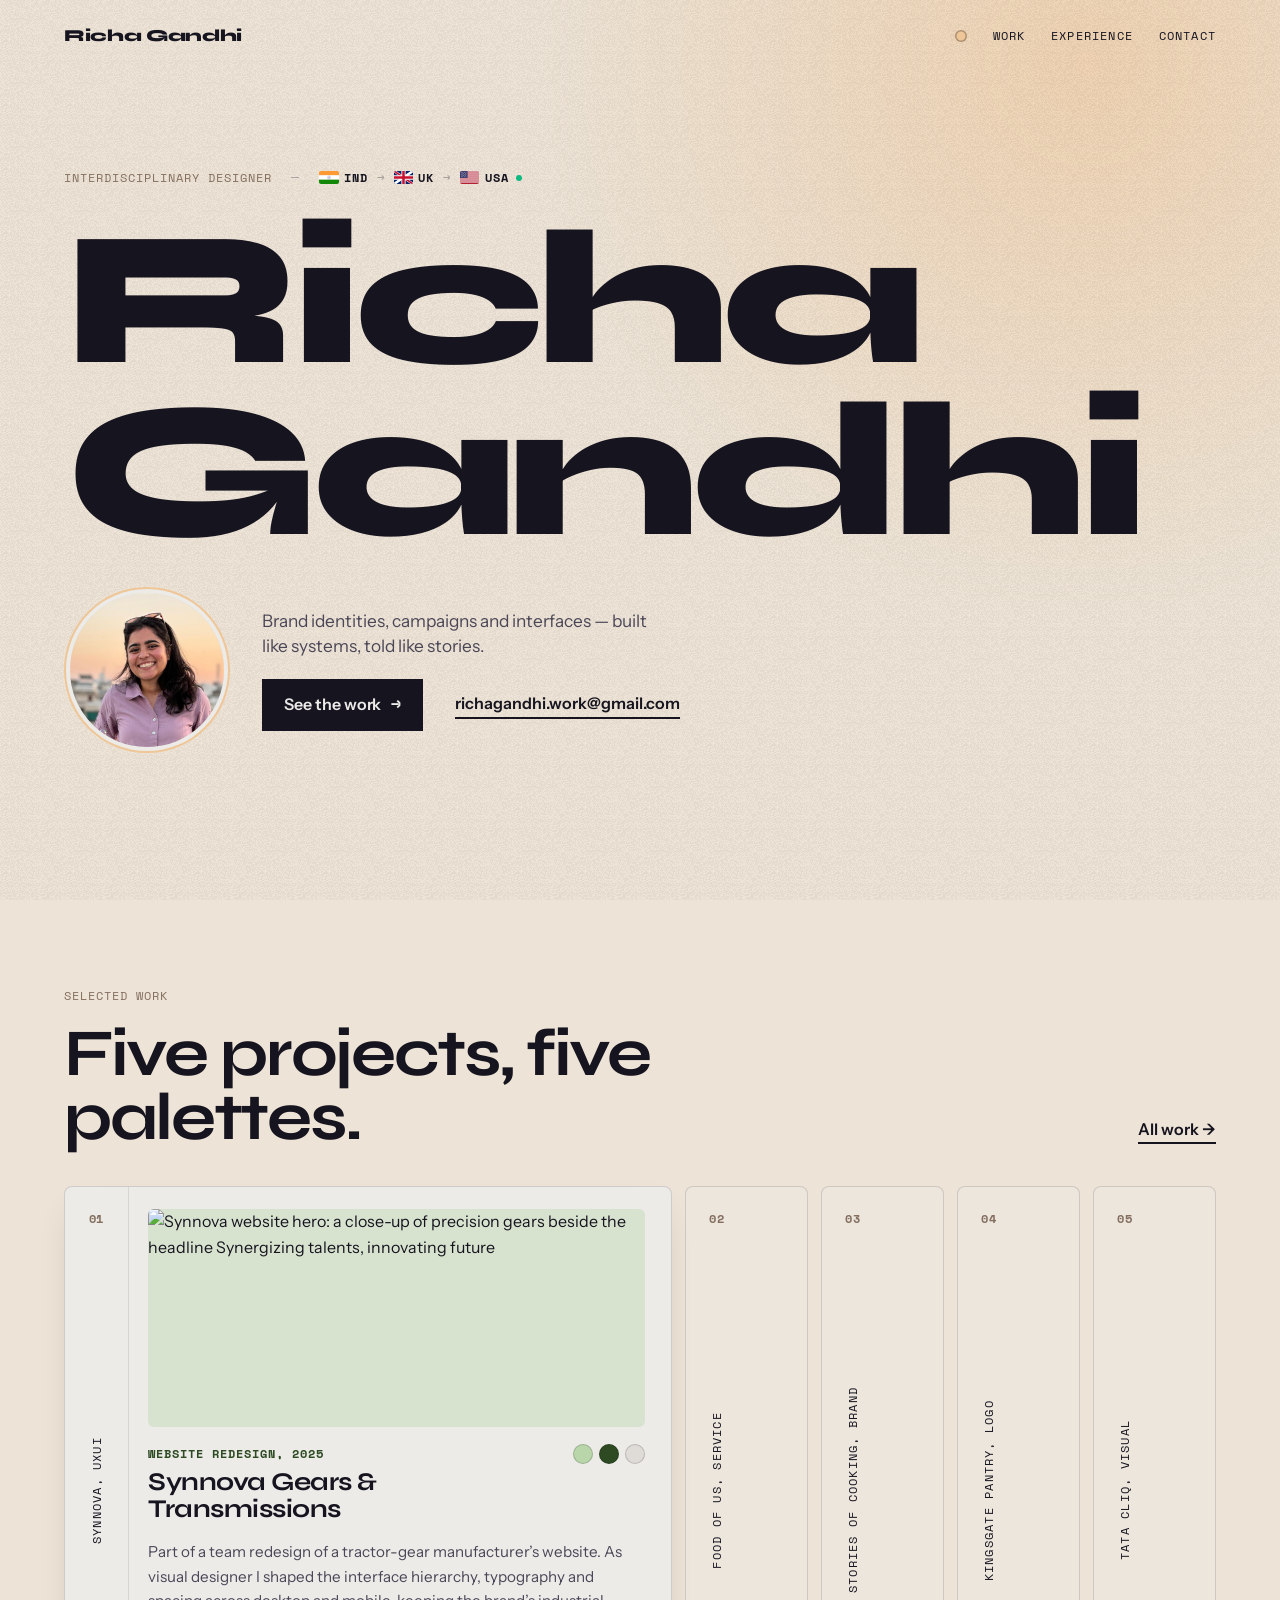
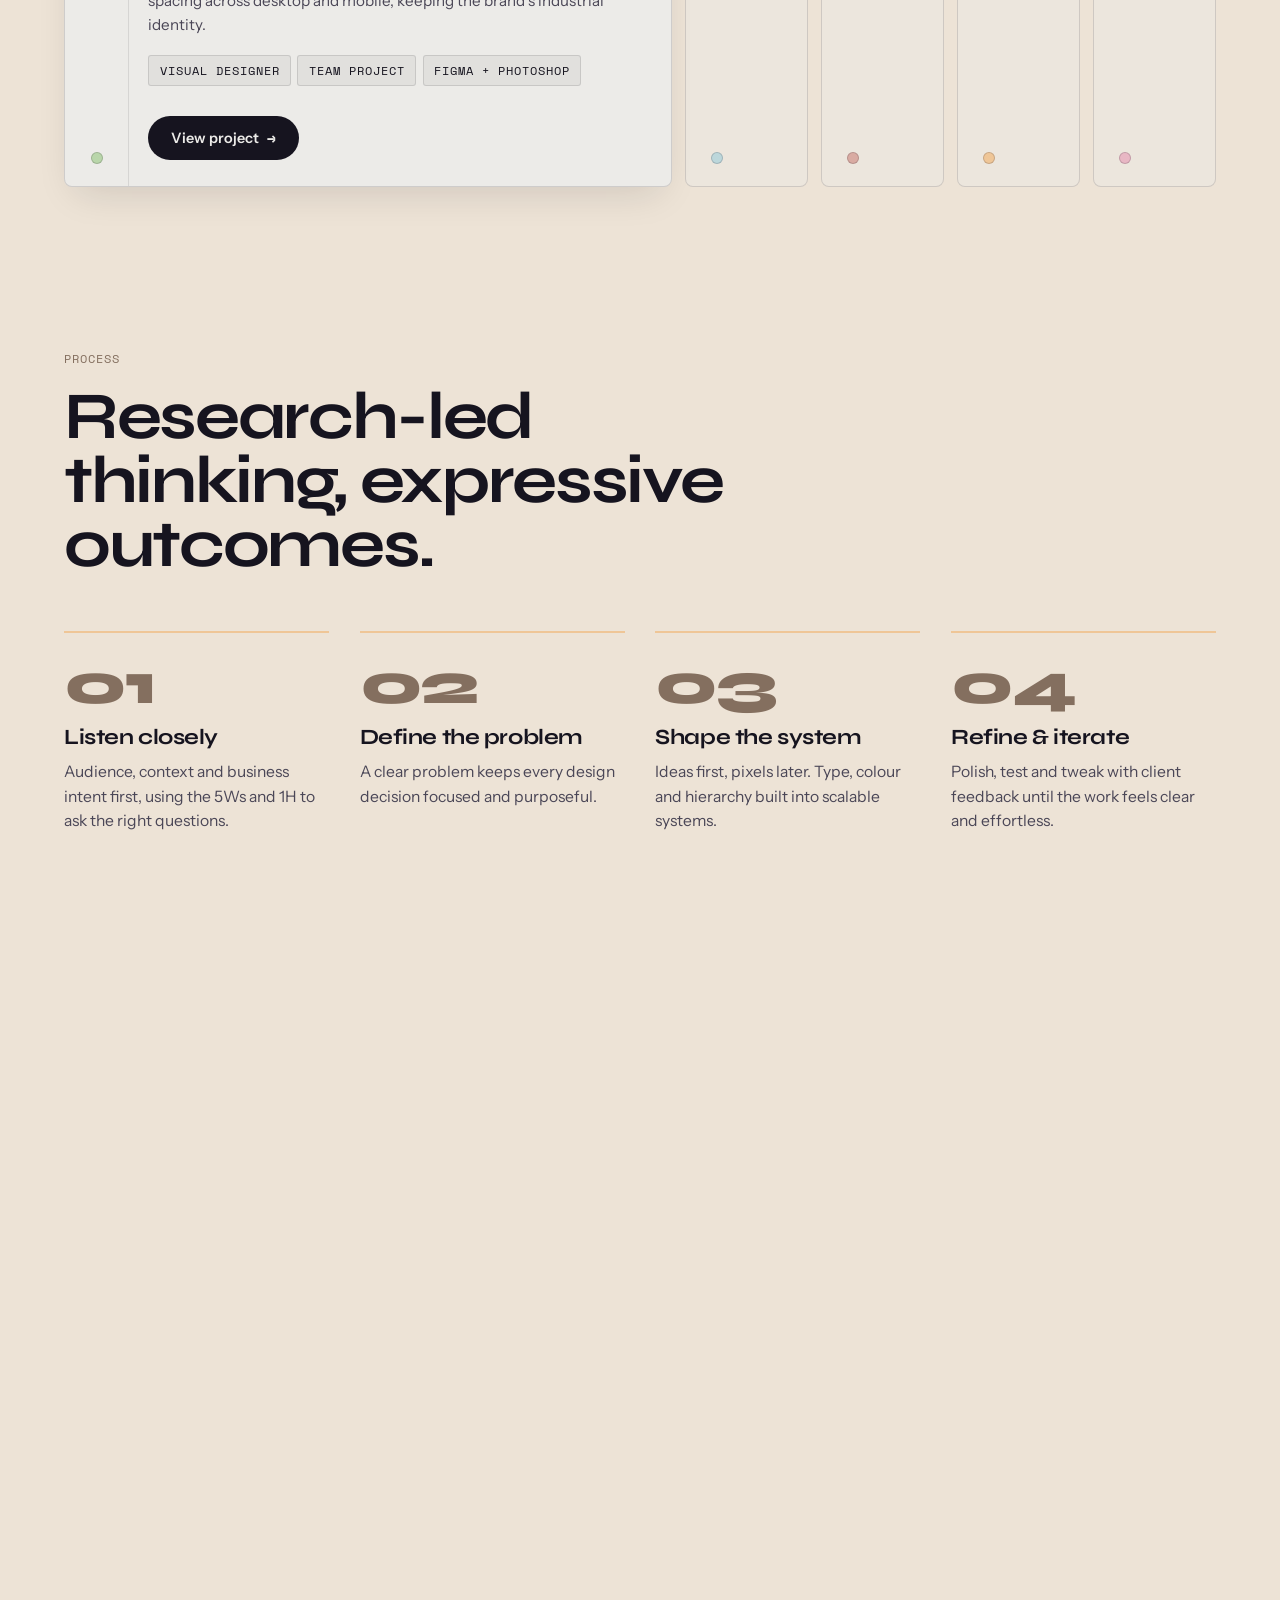
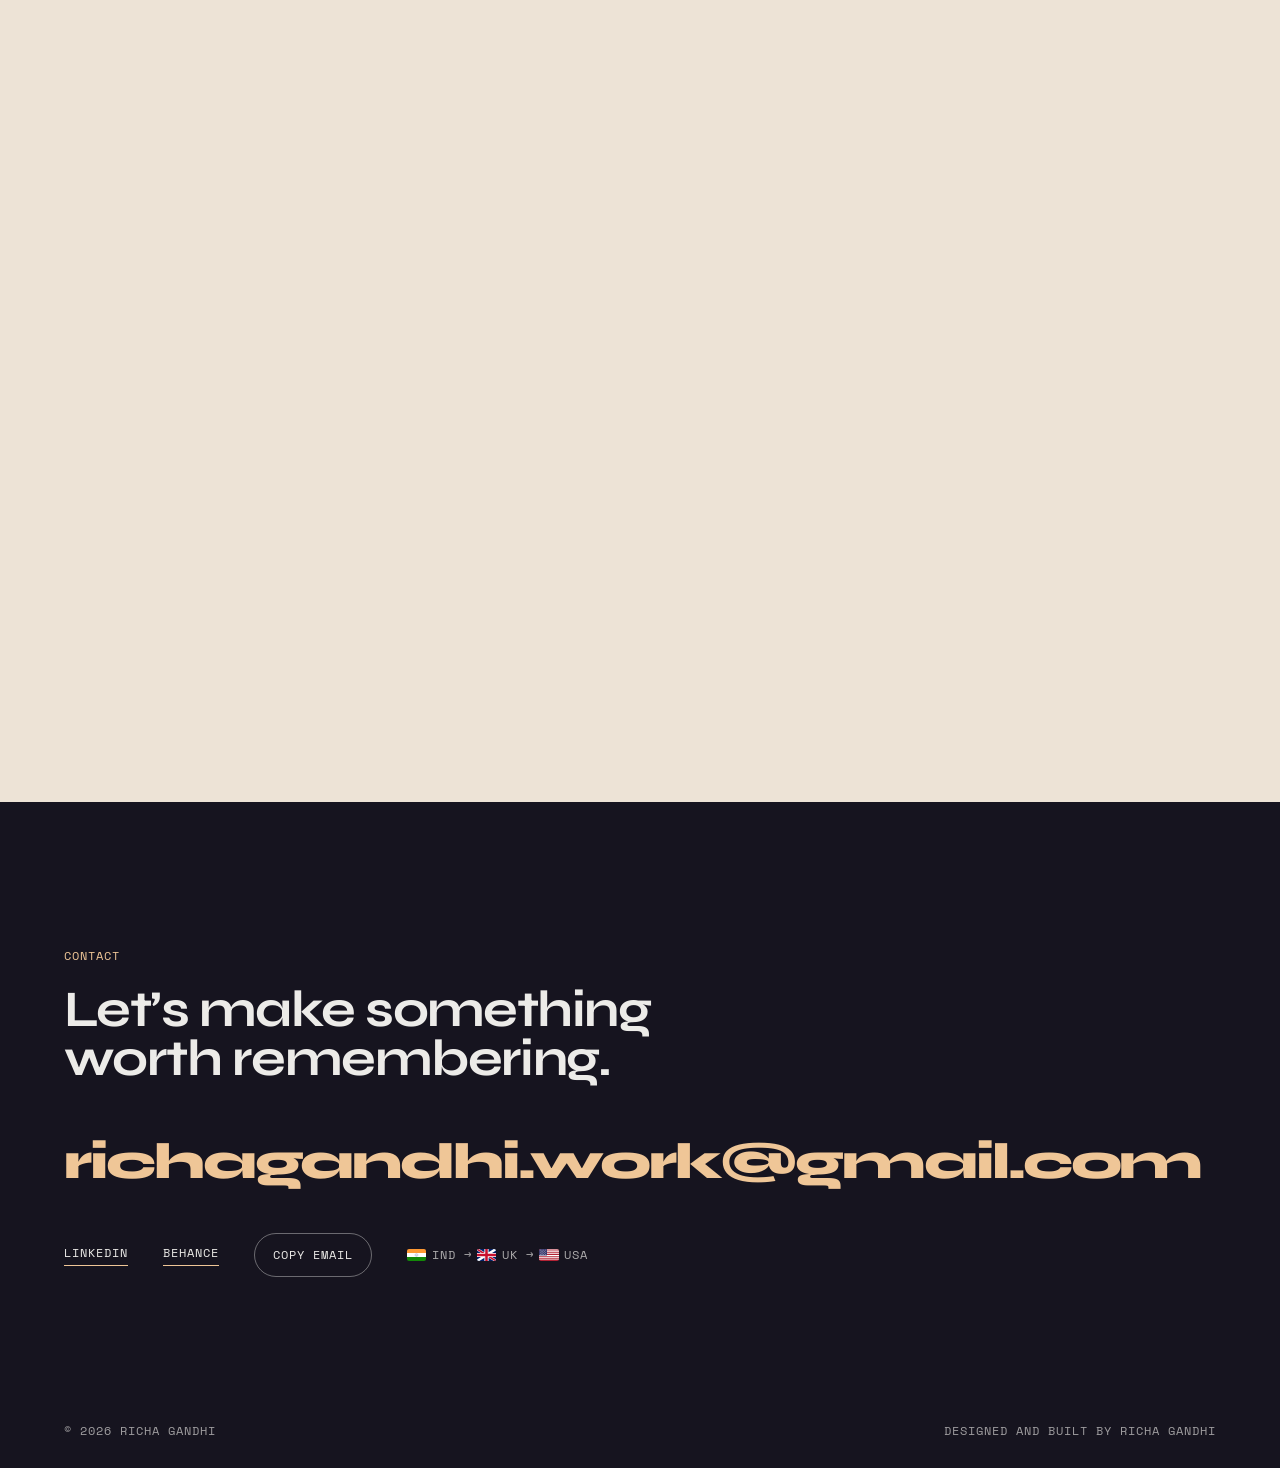
==== commit 11d8ca36: "Places section: heading now matches the London workshop photos Co-authored-by: Cursor <cursoragent@c" ====
--- a/index.html
+++ b/index.html
@@ -340,8 +340,8 @@
 
       <section class="places" id="photos" aria-labelledby="places-title">
         <div class="section-head">
-          <p class="eyebrow mono">Between places</p>
-          <h2 id="places-title">From India to the UK to the US &mdash; and the rooms in between.</h2>
+          <p class="eyebrow mono">In the field</p>
+          <h2 id="places-title">Out of the studio and into the room with the people I design for.</h2>
         </div>
         <div class="places-band">
           <figure class="place place-a">
@@ -381,7 +381,7 @@
             <p class="eyebrow mono">Practice &middot; Experience &middot; AI Systems</p>
             <div class="availability-chip mono">
               <span class="live-dot" aria-hidden="true"></span>
-              <span>Available for Strategic Design &amp; Consultations &middot; USA</span>
+              <span>Open to full-time roles &amp; freelance projects &middot; USA</span>
             </div>
           </div>
           <div class="trajectory-head-row">
@@ -412,15 +412,15 @@
               <div class="ledger-col-main">
                 <div class="ledger-header-row">
                   <div class="ledger-title-group">
-                    <h3 class="ledger-role">Design Consultant</h3>
-                    <span class="ledger-org">Freelance &middot; Independent Practice</span>
-                  </div>
-                </div>
-                <p class="ledger-summary">Advising emerging ventures on brand positioning, identity systems and user-centred design, with AI-assisted prototyping.</p>
+                    <h3 class="ledger-role">Freelance Designer</h3>
+                    <span class="ledger-org">Independent &middot; Open to full-time roles</span>
+                  </div>
+                </div>
+                <p class="ledger-summary">I&rsquo;m looking for my next full-time design role. Until then I take on freelance brand, campaign and interface projects, working directly with small teams from first brief to final files.</p>
                 <div class="ledger-tags mono">
-                  <span class="tag-badge">AI + Figma</span>
-                  <span class="tag-badge">Brand Positioning</span>
-                  <span class="tag-badge">Design Strategy</span>
+                  <span class="tag-badge">Brand &amp; Identity</span>
+                  <span class="tag-badge">Interface Design</span>
+                  <span class="tag-badge">Figma + AI</span>
                 </div>
               </div>
             </article>
--- a/styles.css
+++ b/styles.css
@@ -122,7 +122,7 @@
 
 .mono {
   font-family: var(--font-mono);
-  font-size: 0.72rem;
+  font-size: 0.78rem;
   letter-spacing: 0.08em;
   text-transform: uppercase;
 }
@@ -232,7 +232,7 @@
 
 .site-nav nav a {
   font-family: var(--font-mono);
-  font-size: 0.74rem;
+  font-size: 0.75rem;
   letter-spacing: 0.1em;
   text-transform: uppercase;
   padding: 6px 0;
@@ -393,7 +393,7 @@
   padding: 0;
   background: transparent;
   border: none;
-  font-size: 0.72rem;
+  font-size: 0.75rem;
   letter-spacing: 0.08em;
   color: var(--ink);
 }
@@ -1019,7 +1019,7 @@
 
 .craft-tool-tag {
   color: var(--ink-soft);
-  font-size: 0.72rem;
+  font-size: 0.75rem;
   letter-spacing: 0.08em;
 }
 
@@ -1152,7 +1152,7 @@
   border-radius: 999px;
   background: color-mix(in oklab, var(--ink) 4%, transparent);
   border: 1px solid color-mix(in oklab, var(--ink) 12%, transparent);
-  font-size: 0.72rem;
+  font-size: 0.75rem;
   letter-spacing: 0.08em;
   color: var(--ink);
 }
@@ -1246,7 +1246,7 @@
 }
 
 .ledger-duration {
-  font-size: 0.72rem;
+  font-size: 0.75rem;
   color: var(--ink-soft);
   letter-spacing: 0.08em;
 }
@@ -1313,7 +1313,7 @@
 }
 
 .stat-lbl {
-  font-size: 0.65rem;
+  font-size: 0.75rem;
   letter-spacing: 0.06em;
   color: var(--ink-soft);
   margin-top: 0.15rem;
@@ -1335,7 +1335,7 @@
 }
 
 .tag-badge {
-  font-size: 0.68rem;
+  font-size: 0.75rem;
   letter-spacing: 0.05em;
   padding: 0.25rem 0.65rem;
   background: color-mix(in oklab, var(--ink) 4%, transparent);
@@ -1423,7 +1423,7 @@
   display: flex;
   justify-content: space-between;
   align-items: center;
-  font-size: 0.72rem;
+  font-size: 0.75rem;
   letter-spacing: 0.06em;
   color: var(--ink-soft);
 }
@@ -1526,7 +1526,7 @@
 }
 
 .cred-date-tag {
-  font-size: 0.72rem;
+  font-size: 0.75rem;
   color: var(--ink-soft);
   letter-spacing: 0.04em;
 }
@@ -1759,7 +1759,7 @@
     align-items: center;
     min-height: 44px;
     padding: 0;
-    font-size: 0.7rem;
+    font-size: 0.75rem;
     letter-spacing: 0.04em;
     background-position: 0 calc(50% + 12px);
   }
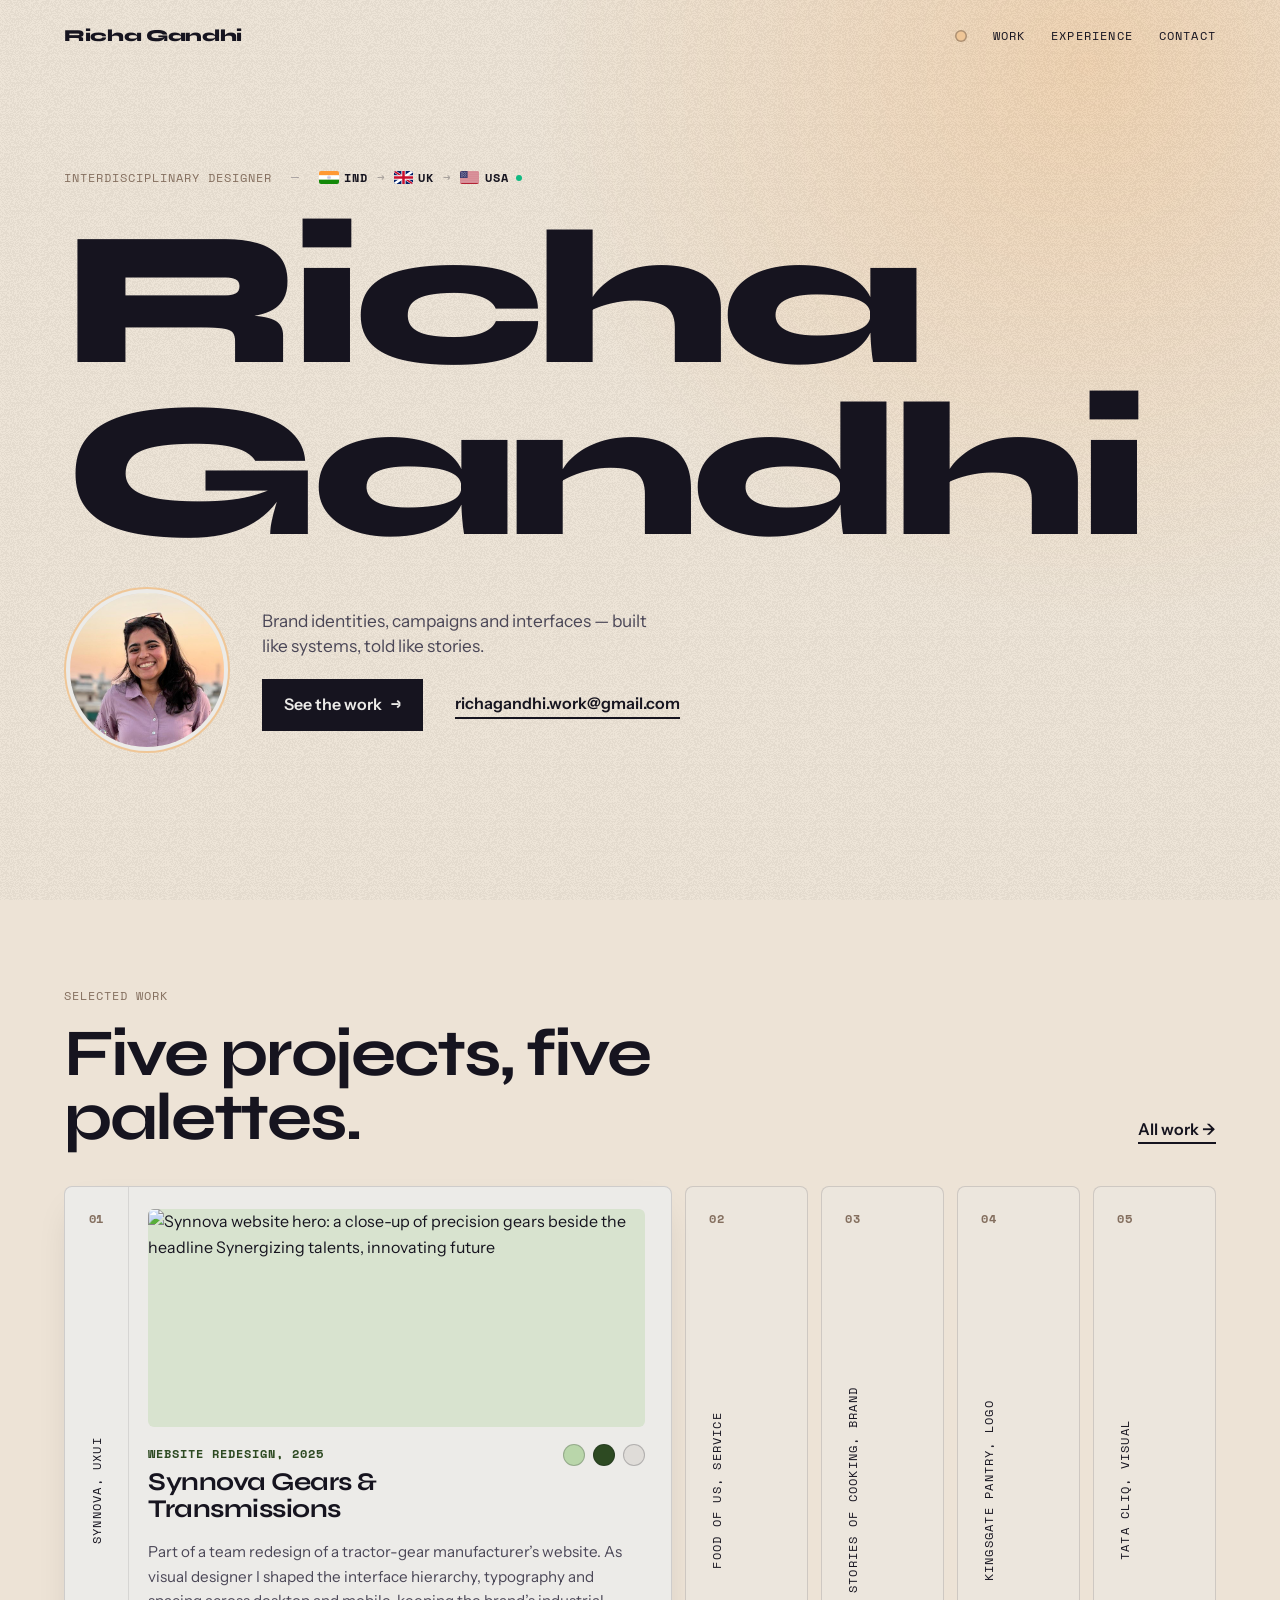
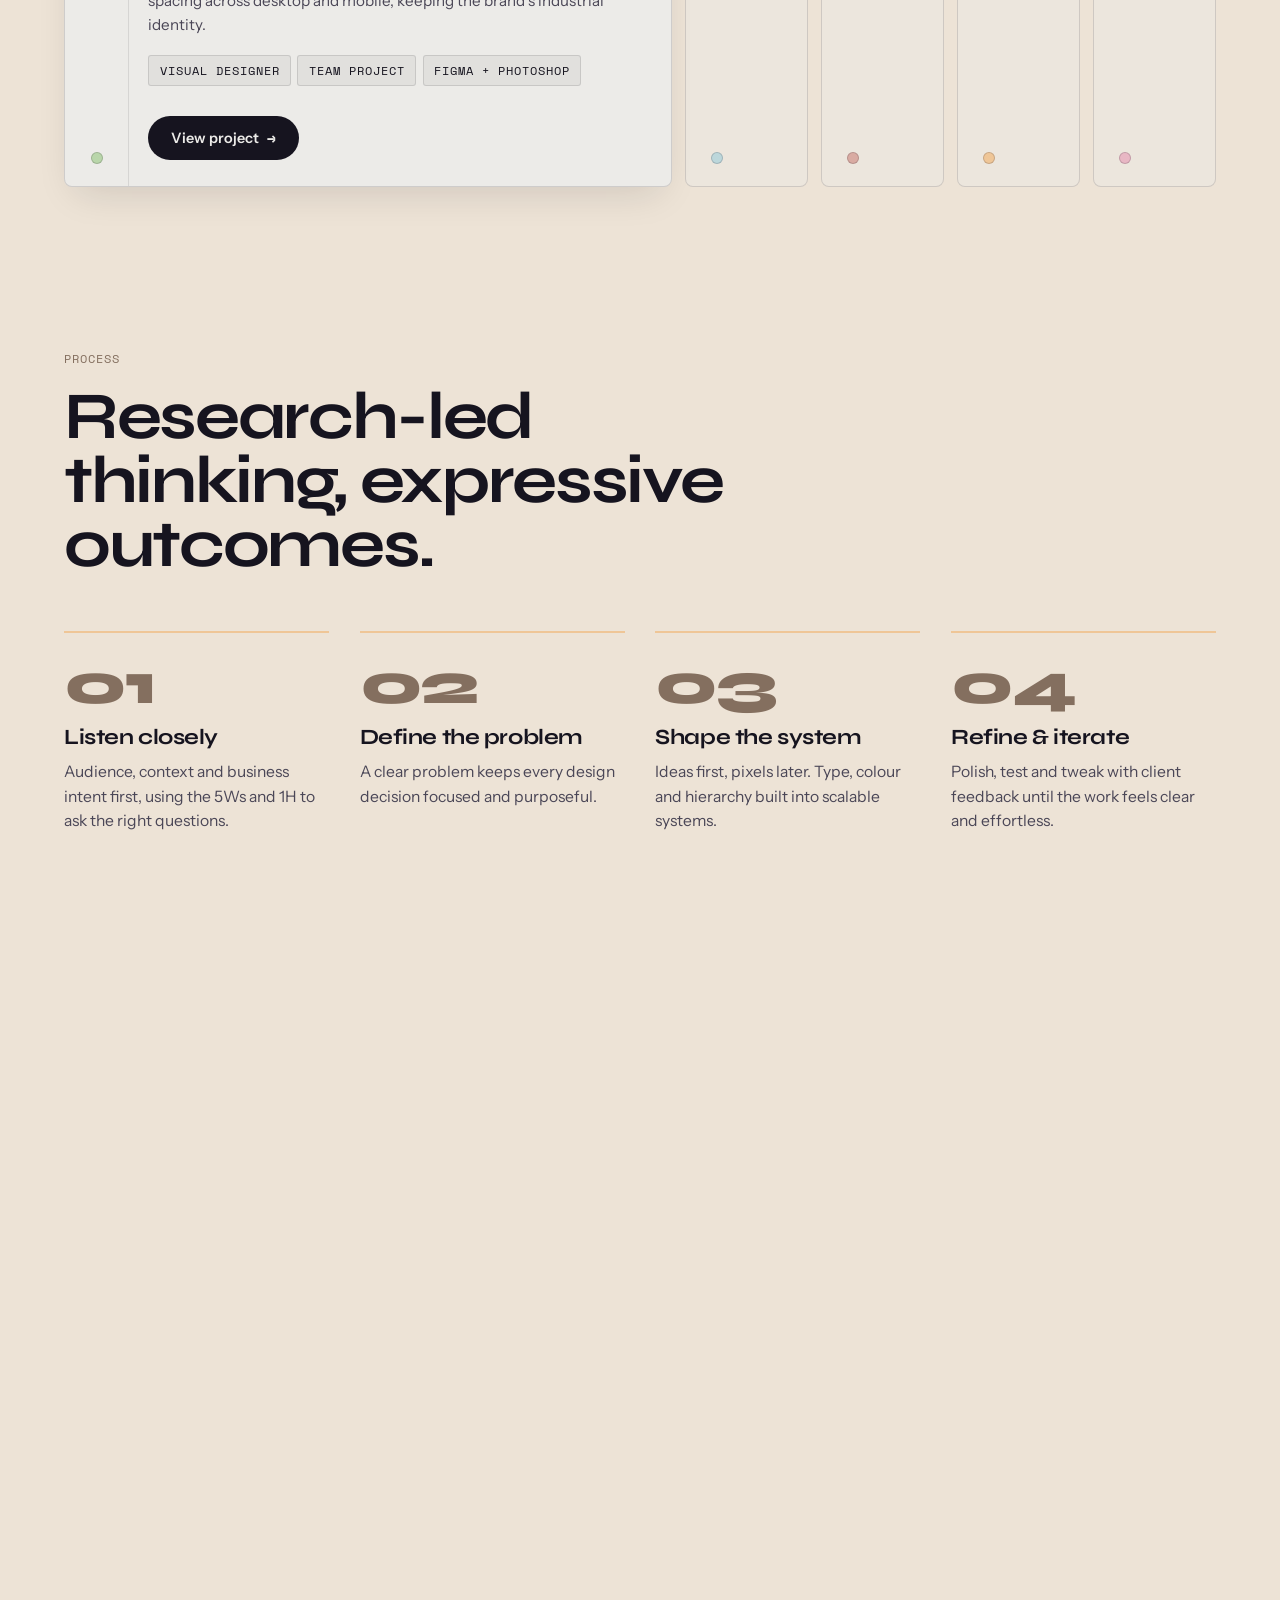
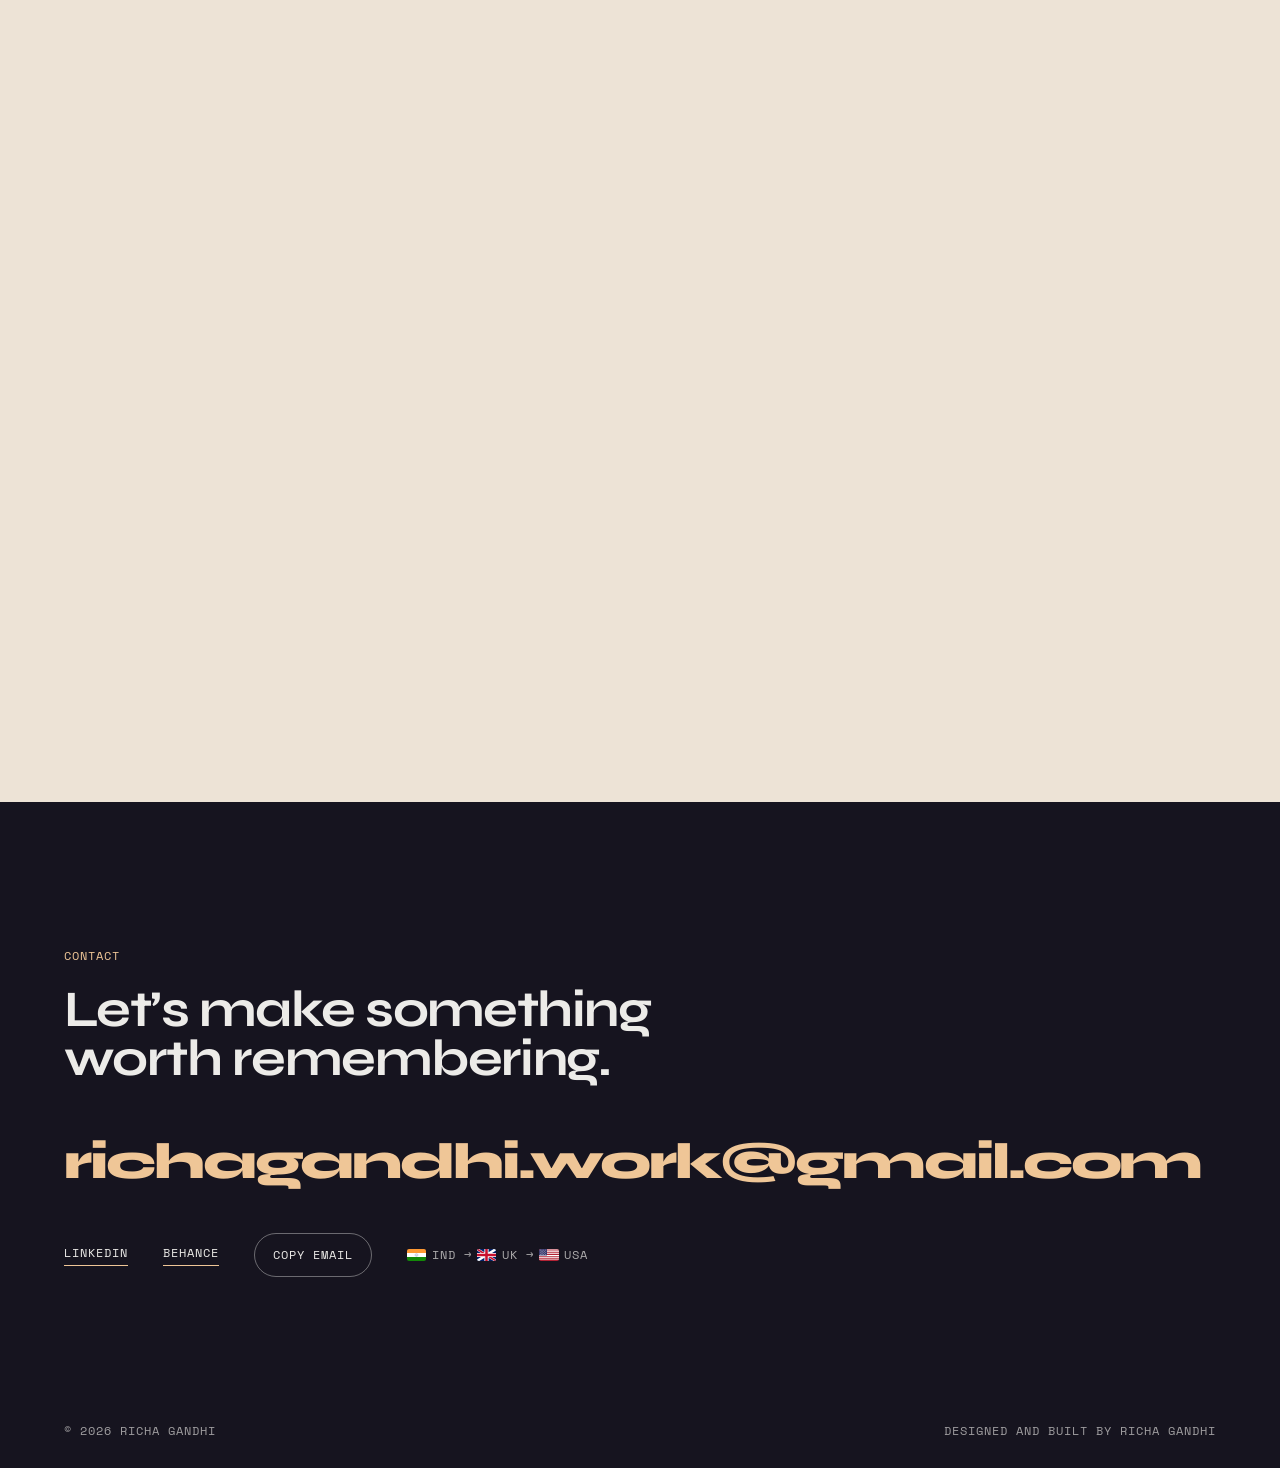
==== commit ff45a8bc: "Palette swatches copy their hex; shared clipboard helper; log hover-preview decision Co-authored-by:" ====
--- a/index.html
+++ b/index.html
@@ -124,8 +124,9 @@
                       <p class="acc-meta mono">Website redesign, 2025</p>
                       <p class="acc-title">Synnova Gears &amp; Transmissions</p>
                     </div>
-                    <div class="acc-swatches" aria-hidden="true">
-                      <span style="background:#b9d6aa"></span><span style="background:#2d4a22"></span><span style="background:#dfdcd8"></span>
+                    <div class="acc-swatches" role="group" aria-label="Project palette">
+                      <button class="acc-swatch" type="button" data-hex="#b9d6aa" style="--sw:#b9d6aa" aria-label="Copy colour #b9d6aa" title="Copy #b9d6aa"></button><button class="acc-swatch" type="button" data-hex="#2d4a22" style="--sw:#2d4a22" aria-label="Copy colour #2d4a22" title="Copy #2d4a22"></button><button class="acc-swatch" type="button" data-hex="#dfdcd8" style="--sw:#dfdcd8" aria-label="Copy colour #dfdcd8" title="Copy #dfdcd8"></button>
+                      <span class="acc-swatch-note mono" role="status" aria-live="polite"></span>
                     </div>
                   </div>
                   <p class="acc-desc">Part of a team redesign of a tractor-gear manufacturer&rsquo;s website. As visual designer I shaped the interface hierarchy, typography and spacing across desktop and mobile, keeping the brand&rsquo;s industrial identity.</p>
@@ -158,8 +159,9 @@
                       <p class="acc-meta mono">Civic service design, 2024</p>
                       <p class="acc-title">Food of Us</p>
                     </div>
-                    <div class="acc-swatches" aria-hidden="true">
-                      <span style="background:#bcd7db"></span><span style="background:#1e4b52"></span><span style="background:#f4f2eb"></span>
+                    <div class="acc-swatches" role="group" aria-label="Project palette">
+                      <button class="acc-swatch" type="button" data-hex="#bcd7db" style="--sw:#bcd7db" aria-label="Copy colour #bcd7db" title="Copy #bcd7db"></button><button class="acc-swatch" type="button" data-hex="#1e4b52" style="--sw:#1e4b52" aria-label="Copy colour #1e4b52" title="Copy #1e4b52"></button><button class="acc-swatch" type="button" data-hex="#f4f2eb" style="--sw:#f4f2eb" aria-label="Copy colour #f4f2eb" title="Copy #f4f2eb"></button>
+                      <span class="acc-swatch-note mono" role="status" aria-live="polite"></span>
                     </div>
                   </div>
                   <p class="acc-desc">London civic initiative facilitating cross-generational community cooking workshops, surplus food redistribution loops, and public banners.</p>
@@ -192,8 +194,9 @@
                       <p class="acc-meta mono">Editorial branding, 2023</p>
                       <p class="acc-title">Stories of Cooking</p>
                     </div>
-                    <div class="acc-swatches" aria-hidden="true">
-                      <span style="background:#d9aba2"></span><span style="background:#8f463b"></span><span style="background:#fdfbf7"></span>
+                    <div class="acc-swatches" role="group" aria-label="Project palette">
+                      <button class="acc-swatch" type="button" data-hex="#d9aba2" style="--sw:#d9aba2" aria-label="Copy colour #d9aba2" title="Copy #d9aba2"></button><button class="acc-swatch" type="button" data-hex="#8f463b" style="--sw:#8f463b" aria-label="Copy colour #8f463b" title="Copy #8f463b"></button><button class="acc-swatch" type="button" data-hex="#fdfbf7" style="--sw:#fdfbf7" aria-label="Copy colour #fdfbf7" title="Copy #fdfbf7"></button>
+                      <span class="acc-swatch-note mono" role="status" aria-live="polite"></span>
                     </div>
                   </div>
                   <p class="acc-desc">Artisanal culinary brand system, bespoke typography hierarchy, and heirloom cookbook editorial spreads celebrating kitchen rituals.</p>
@@ -226,8 +229,9 @@
                       <p class="acc-meta mono">Community logo system, 2025</p>
                       <p class="acc-title">KingsGate Student Pantry</p>
                     </div>
-                    <div class="acc-swatches" aria-hidden="true">
-                      <span style="background:#efc697"></span><span style="background:#7c511e"></span><span style="background:#f5f3ee"></span>
+                    <div class="acc-swatches" role="group" aria-label="Project palette">
+                      <button class="acc-swatch" type="button" data-hex="#efc697" style="--sw:#efc697" aria-label="Copy colour #efc697" title="Copy #efc697"></button><button class="acc-swatch" type="button" data-hex="#7c511e" style="--sw:#7c511e" aria-label="Copy colour #7c511e" title="Copy #7c511e"></button><button class="acc-swatch" type="button" data-hex="#f5f3ee" style="--sw:#f5f3ee" aria-label="Copy colour #f5f3ee" title="Copy #f5f3ee"></button>
+                      <span class="acc-swatch-note mono" role="status" aria-live="polite"></span>
                     </div>
                   </div>
                   <p class="acc-desc">De-stigmatizing student food insecurity through an uplifting, warm, and approachable co-op identity with rubber-stamp packaging.</p>
@@ -260,8 +264,9 @@
                       <p class="acc-meta mono">E-commerce art direction, 2024</p>
                       <p class="acc-title">Tata CLiQ Luxury</p>
                     </div>
-                    <div class="acc-swatches" aria-hidden="true">
-                      <span style="background:#e8b7c4"></span><span style="background:#5e2938"></span><span style="background:#f9f6f7"></span>
+                    <div class="acc-swatches" role="group" aria-label="Project palette">
+                      <button class="acc-swatch" type="button" data-hex="#e8b7c4" style="--sw:#e8b7c4" aria-label="Copy colour #e8b7c4" title="Copy #e8b7c4"></button><button class="acc-swatch" type="button" data-hex="#5e2938" style="--sw:#5e2938" aria-label="Copy colour #5e2938" title="Copy #5e2938"></button><button class="acc-swatch" type="button" data-hex="#f9f6f7" style="--sw:#f9f6f7" aria-label="Copy colour #f9f6f7" title="Copy #f9f6f7"></button>
+                      <span class="acc-swatch-note mono" role="status" aria-live="polite"></span>
                     </div>
                   </div>
                   <p class="acc-desc">High-conversion visual art direction, premium typography treatments, and marketing banners across cross-channel mobile touchpoints.</p>
--- a/styles.css
+++ b/styles.css
@@ -747,16 +747,54 @@
 }
 
 .acc-swatches {
+  position: relative;
   display: flex;
   flex: 0 0 auto;
-  gap: 0.4rem;
-}
-
-.acc-swatches span {
-  width: 20px;
-  height: 20px;
+  align-items: center;
+  gap: 0.5rem;
+}
+
+/* A palette chip that copies its hex. The hit area is padded out to 44px. */
+.acc-swatch {
+  position: relative;
+  width: 22px;
+  height: 22px;
+  padding: 0;
+  border: 1px solid color-mix(in oklab, var(--ink) 22%, transparent);
   border-radius: 50%;
-  border: 1px solid color-mix(in oklab, var(--ink) 18%, transparent);
+  background: var(--sw);
+  cursor: copy;
+  transition: transform var(--dur-fast) var(--ease-out);
+}
+
+.acc-swatch::after {
+  content: "";
+  position: absolute;
+  inset: -11px -4px;
+}
+
+.acc-swatch:hover {
+  transform: scale(1.18);
+}
+
+.acc-swatch:focus-visible {
+  outline-offset: 3px;
+}
+
+.acc-swatch-note {
+  position: absolute;
+  top: calc(100% + 0.35rem);
+  right: 0;
+  white-space: nowrap;
+  color: var(--p-deep);
+  font-weight: 700;
+  opacity: 0;
+  transition: opacity var(--dur-fast) linear;
+  pointer-events: none;
+}
+
+.acc-swatch-note.is-visible {
+  opacity: 1;
 }
 
 .acc-desc {
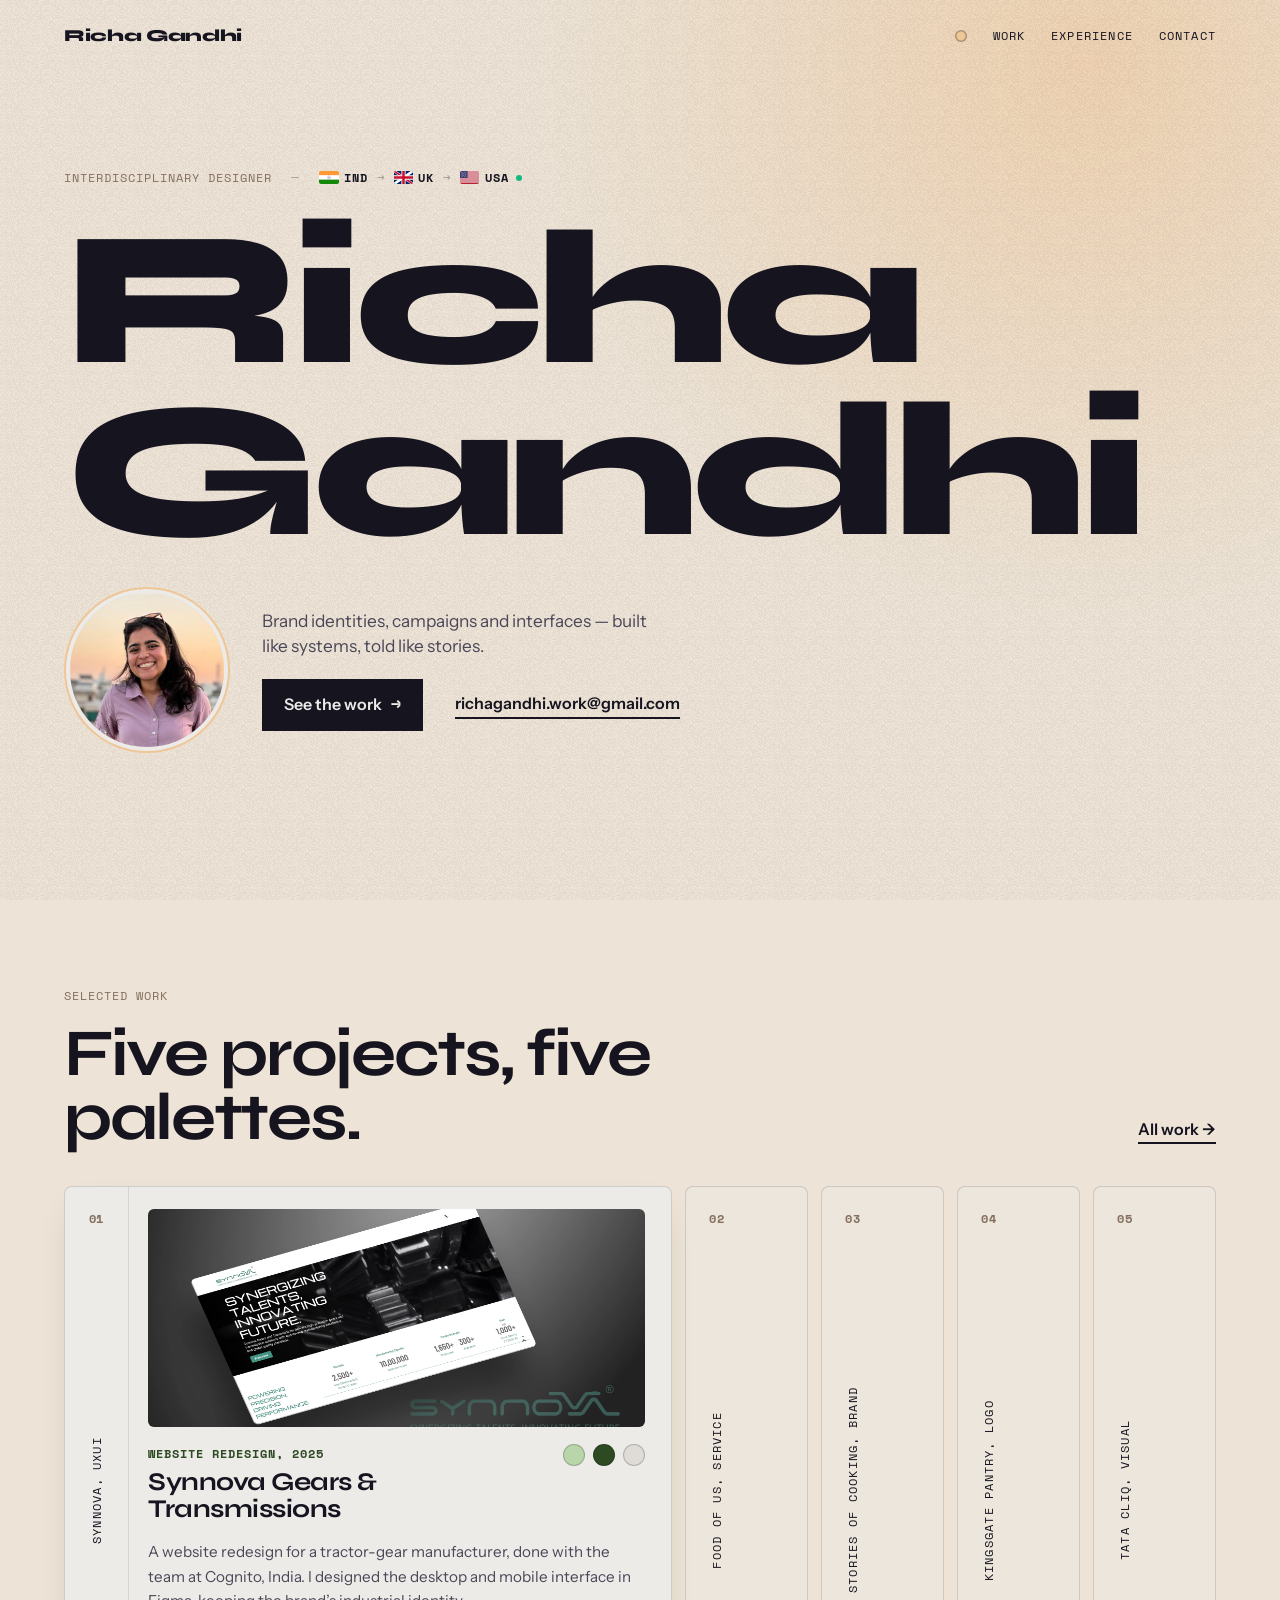
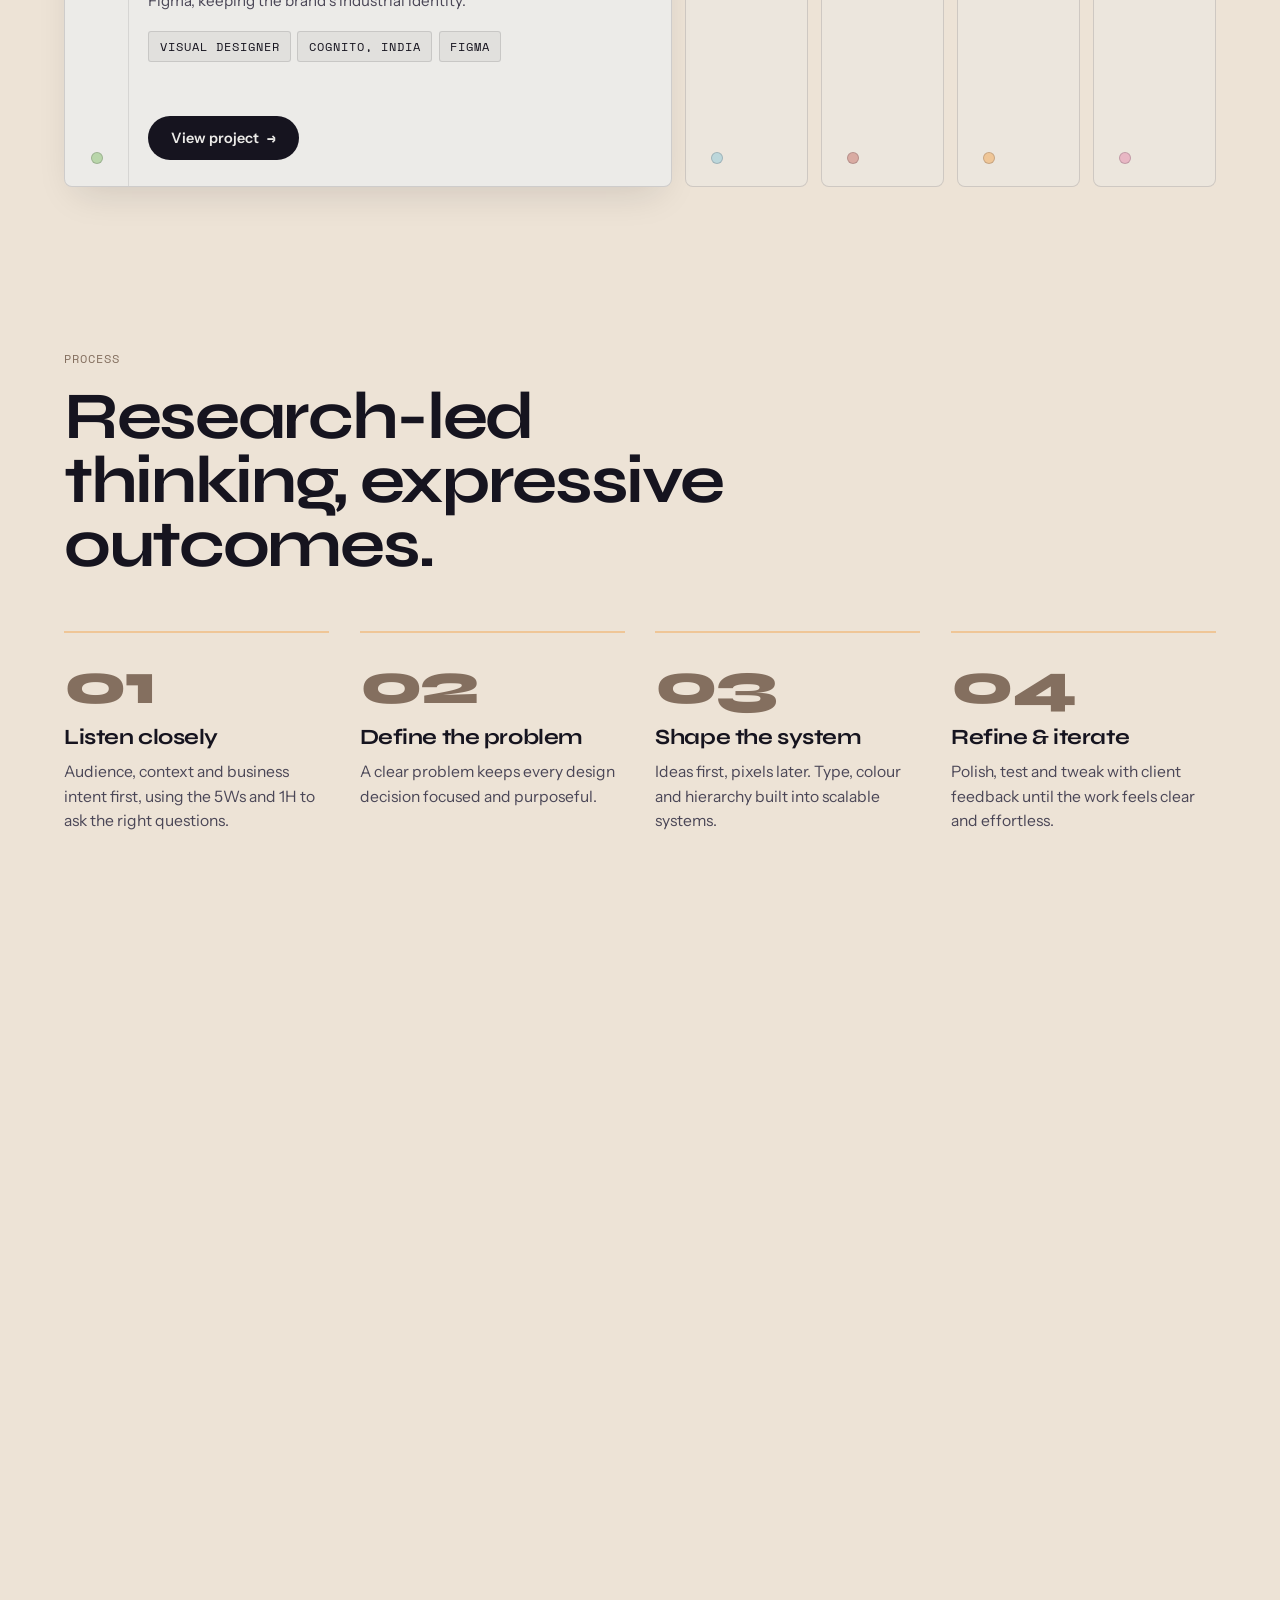
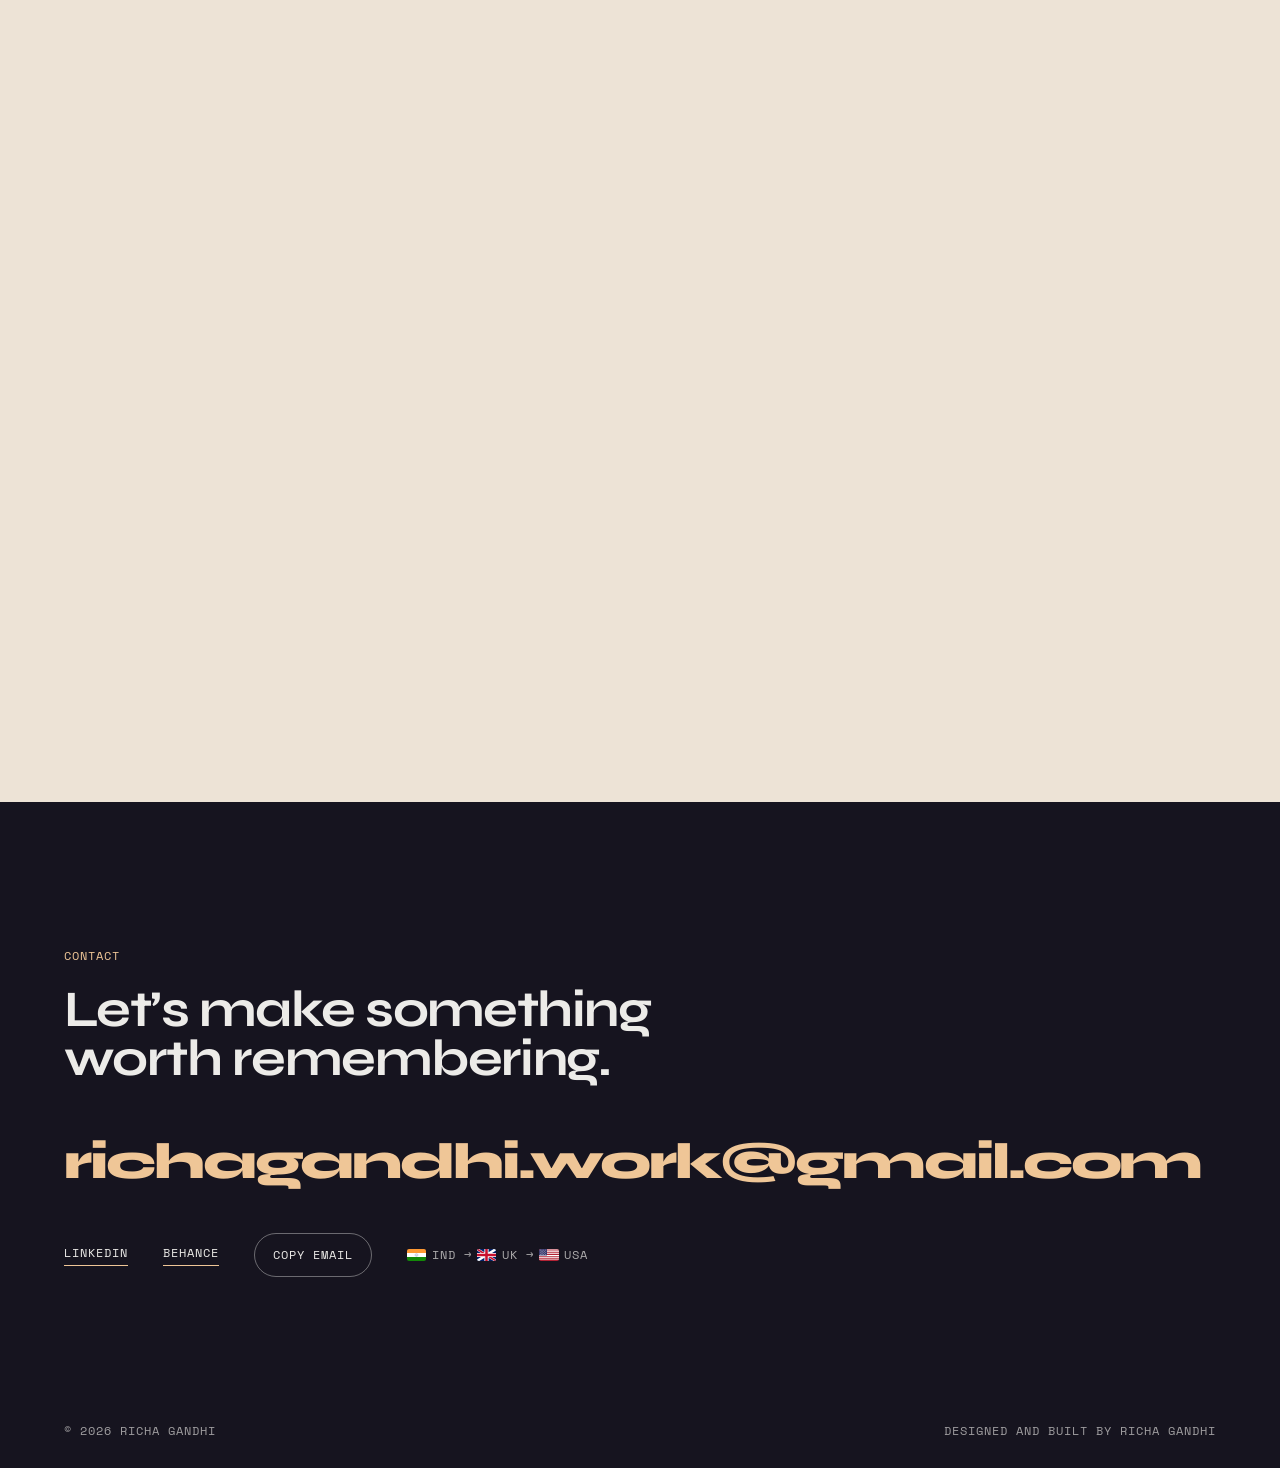
==== commit d5908d86: "Synnova: own cover mockup and Cognito credit; hackathon project gets its real case-study cover and f" ====
--- a/index.html
+++ b/index.html
@@ -117,7 +117,7 @@
               <div class="acc-clip">
                 <div class="acc-inner">
                   <figure class="acc-media">
-                    <img src="./assets/Work/Portfolio_cover_image.webp" alt="Synnova website hero: a close-up of precision gears beside the headline Synergizing talents, innovating future" width="1920" height="1080" style="--pos:50% 0%" decoding="async" />
+                    <img src="./assets/Work/Portfolio_cover_image.webp" alt="Mockup of the redesigned Synnova website on a tilted screen, with the Synnova logo beside it" width="1920" height="1080" decoding="async" />
                   </figure>
                   <div class="acc-head">
                     <div>
@@ -129,9 +129,9 @@
                       <span class="acc-swatch-note mono" role="status" aria-live="polite"></span>
                     </div>
                   </div>
-                  <p class="acc-desc">Part of a team redesign of a tractor-gear manufacturer&rsquo;s website. As visual designer I shaped the interface hierarchy, typography and spacing across desktop and mobile, keeping the brand&rsquo;s industrial identity.</p>
+                  <p class="acc-desc">A website redesign for a tractor-gear manufacturer, done with the team at Cognito, India. I designed the desktop and mobile interface in Figma, keeping the brand&rsquo;s industrial identity.</p>
                   <ul class="acc-tags mono">
-                    <li>Visual designer</li><li>Team project</li><li>Figma + Photoshop</li>
+                    <li>Visual designer</li><li>Cognito, India</li><li>Figma</li>
                   </ul>
                   <a class="acc-btn" href="https://www.notion.so/SYNNOVA-GEARS-TRANSMISSION-UXUI-Design-33d5cfa216a9818e9db2f4921ff4b6c8" target="_blank" rel="noreferrer">View project<span class="visually-hidden"> (opens in a new tab)</span></a>
                 </div>
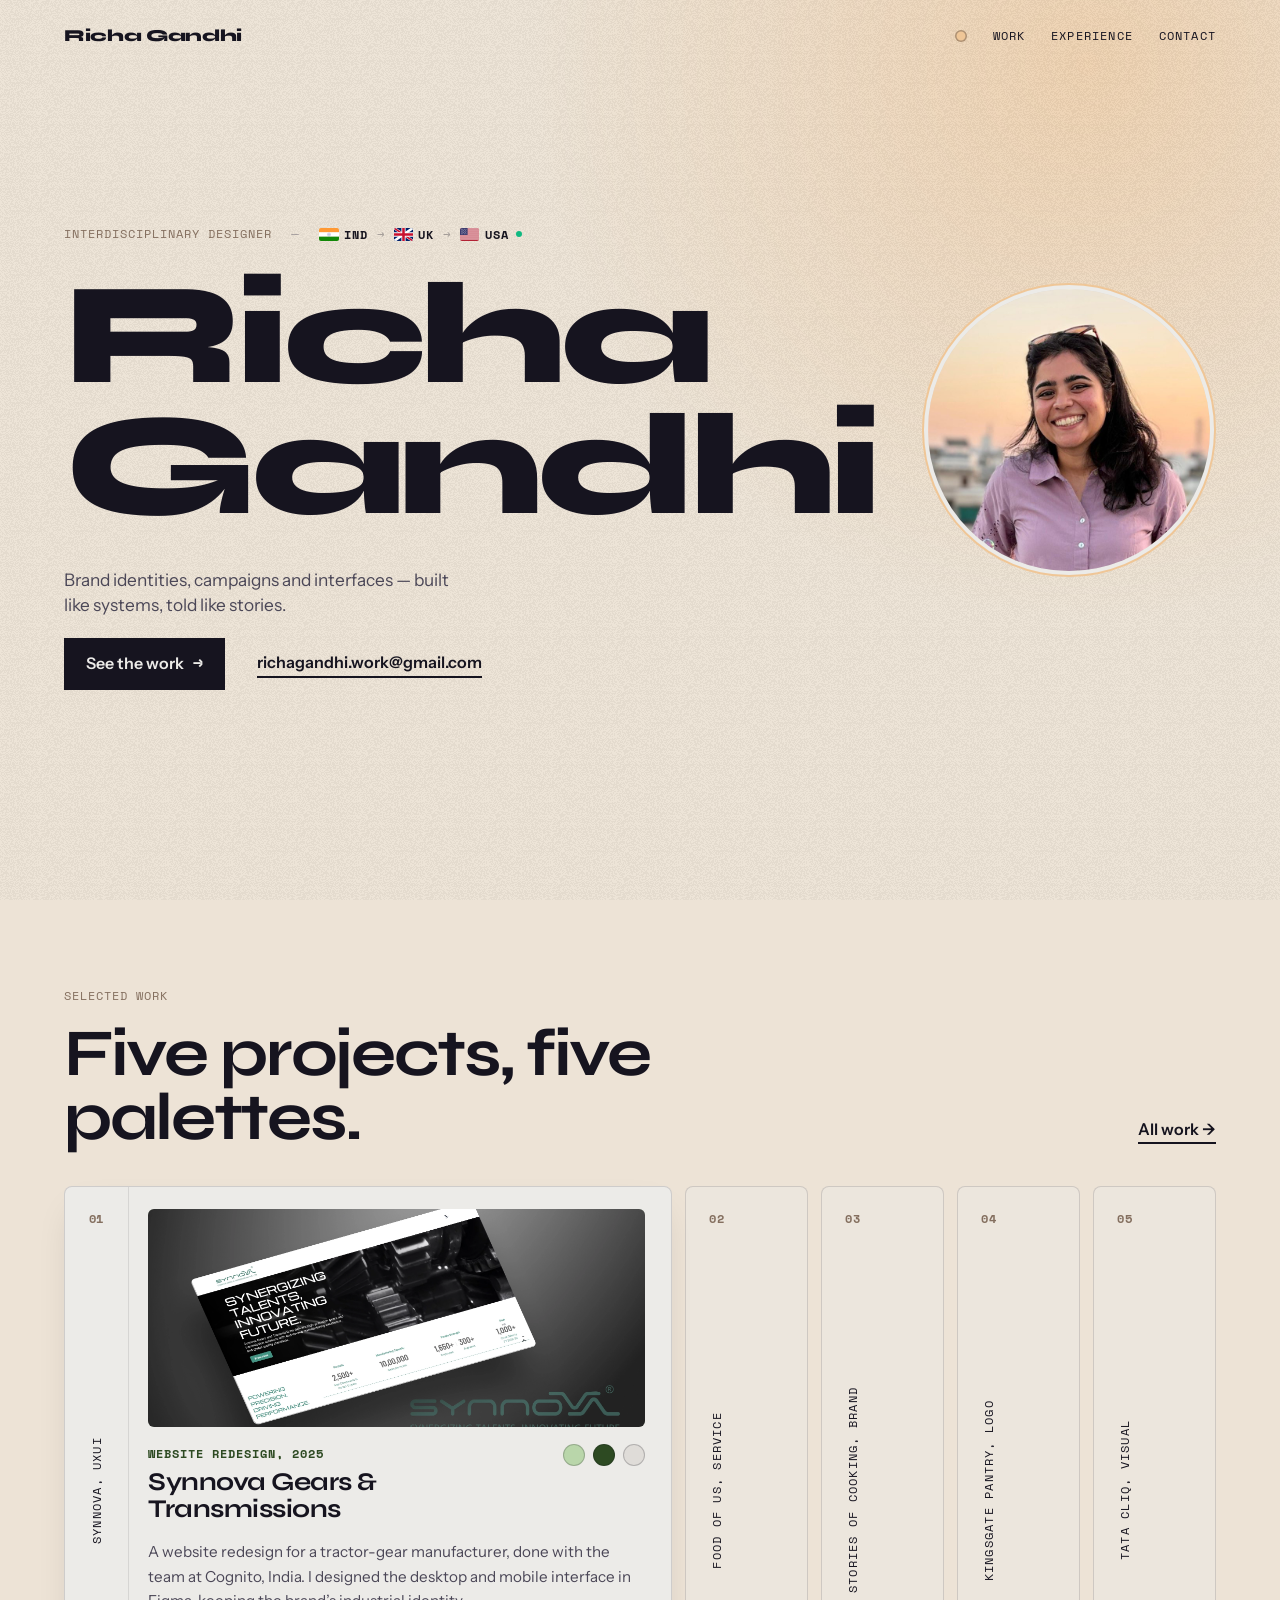
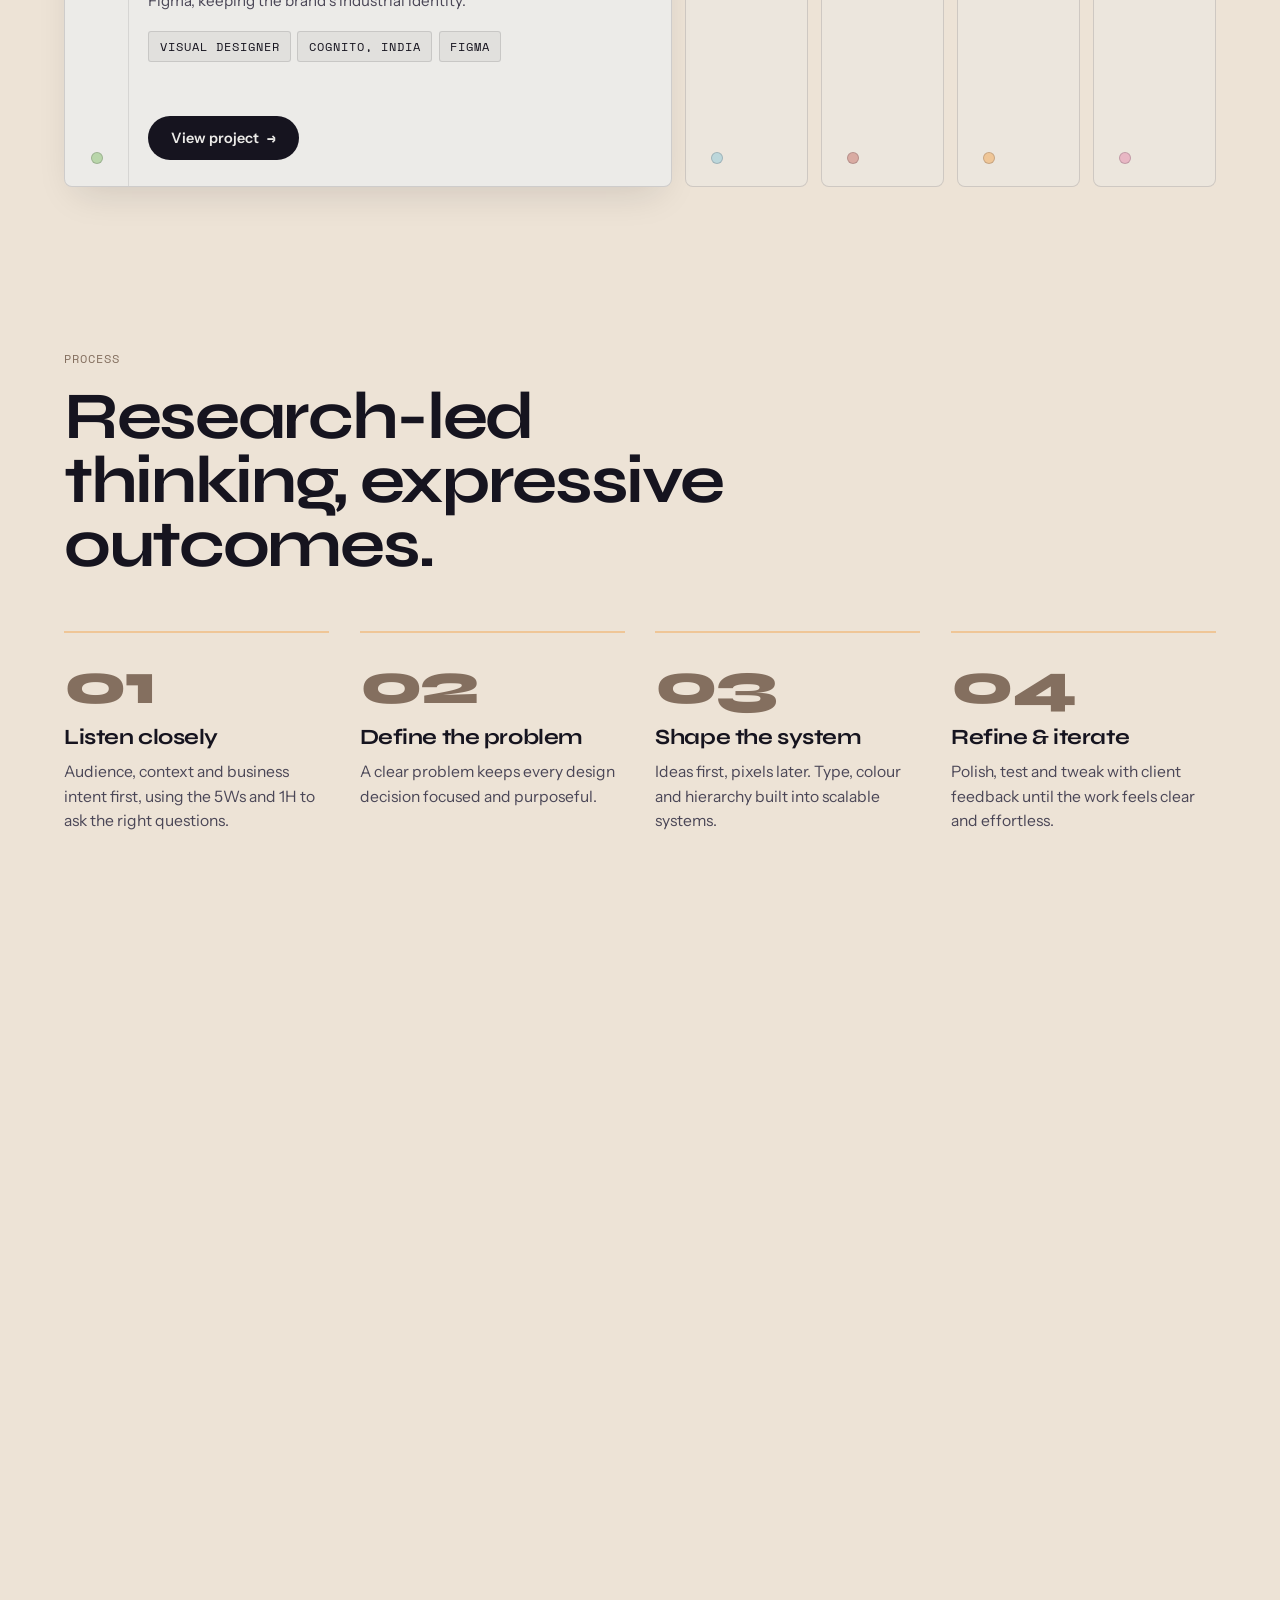
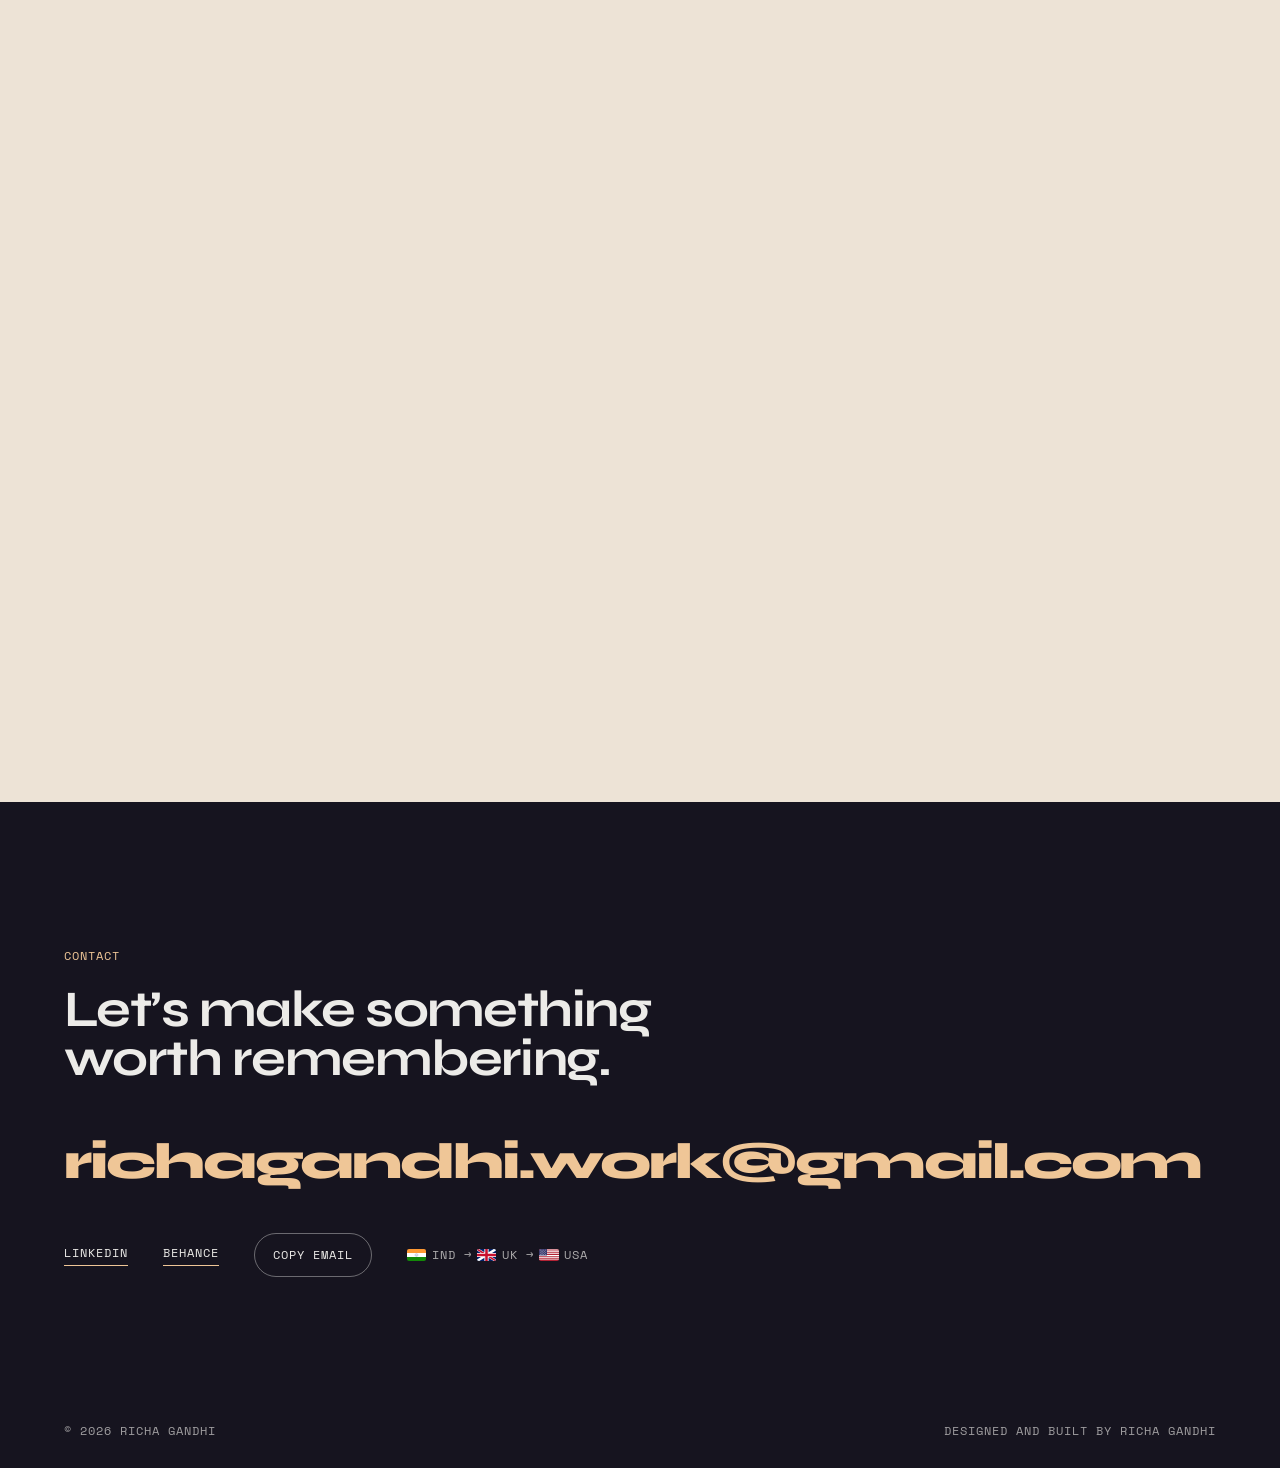
==== commit 409191de: "Hero: portrait moves to the right for balance; mobile nav fits; session log round 3 Co-authored-by: " ====
--- a/index.html
+++ b/index.html
@@ -70,27 +70,25 @@
             <span class="hero-line"><span class="hero-word">Richa</span></span>
             <span class="hero-line"><span class="hero-word">Gandhi</span></span>
           </h1>
-          <div class="hero-intro">
-            <figure class="hero-portrait">
-              <img
-                src="./assets/photos/portrait-circle.jpg"
-                alt="Richa Gandhi smiling, with a sunset skyline behind her"
-                fetchpriority="high"
-                width="480"
-                height="480"
-              />
-            </figure>
-            <div class="hero-intro-text">
-              <p class="hero-lede">
-                Brand identities, campaigns and interfaces &mdash; built like systems, told like stories.
-              </p>
-              <div class="hero-actions">
-                <a class="btn" href="#work">See the work</a>
-                <a class="link-plain" href="mailto:richagandhi.work@gmail.com">richagandhi.work@gmail.com</a>
-              </div>
-            </div>
-          </div>
-        </div>
+          <div class="hero-intro-text">
+            <p class="hero-lede">
+              Brand identities, campaigns and interfaces &mdash; built like systems, told like stories.
+            </p>
+            <div class="hero-actions">
+              <a class="btn" href="#work">See the work</a>
+              <a class="link-plain" href="mailto:richagandhi.work@gmail.com">richagandhi.work@gmail.com</a>
+            </div>
+          </div>
+        </div>
+        <figure class="hero-portrait">
+          <img
+            src="./assets/photos/portrait-circle.jpg"
+            alt="Richa Gandhi smiling, with a sunset skyline behind her"
+            fetchpriority="high"
+            width="720"
+            height="720"
+          />
+        </figure>
       </section>
 
       <section class="film" id="work" aria-labelledby="work-title">
--- a/styles.css
+++ b/styles.css
@@ -262,23 +262,28 @@
    -------------------------------------------------------------------------- */
 
 .hero {
-  display: flex;
+  --portrait: clamp(180px, 22vw, 340px);
+  --hero-gap: clamp(1.5rem, 4vw, 4rem);
+  display: grid;
+  grid-template-columns: minmax(0, 1fr) auto;
+  align-items: center;
+  column-gap: var(--hero-gap);
   min-height: min(100svh, 860px);
+  padding-right: var(--gutter);
 }
 
 .hero-copy {
   display: flex;
-  flex: 1;
   flex-direction: column;
   justify-content: center;
   gap: 1.8rem;
-  padding: calc(var(--nav-h) + 6vh) var(--gutter) 8vh;
+  padding: calc(var(--nav-h) + 6vh) 0 8vh var(--gutter);
 }
 
 .hero-title {
   font-weight: 800;
-  /* "Gandhi" in Syne 800 is ~5.6em wide; size it to the viewport so it never clips */
-  font-size: clamp(3.4rem, calc((100vw - 2 * var(--gutter)) / 5.65), 12rem);
+  /* "Gandhi" in Syne 800 is ~5.6em wide; size it to the space left beside the portrait */
+  font-size: clamp(3.4rem, calc((100vw - 2 * var(--gutter) - var(--portrait) - var(--hero-gap)) / 5.65), 12rem);
   line-height: 0.86;
   letter-spacing: -0.045em;
 }
@@ -300,27 +305,20 @@
   animation-delay: 110ms;
 }
 
-.hero-intro {
-  display: flex;
-  align-items: center;
-  gap: clamp(1.4rem, 3vw, 2.6rem);
-  margin-top: 0.6rem;
-}
-
 .hero-intro-text {
   display: flex;
   flex-direction: column;
   gap: 1.3rem;
   min-width: 0;
-}
-
-/* Round portrait, ringed in the page accent so it follows the colour system */
+  margin-top: 0.6rem;
+}
+
+/* Round portrait on the right, ringed in the page accent so it follows the colour system */
 .hero-portrait {
-  flex: 0 0 auto;
-  width: clamp(112px, 12vw, 176px);
+  width: var(--portrait);
   aspect-ratio: 1;
   /* room for the 6px ring so it stays inside the page gutter */
-  margin: 0 0 0 6px;
+  margin: 0 6px 0 0;
   overflow: hidden;
   border-radius: 50%;
   background: var(--paper-deep);
@@ -1675,12 +1673,23 @@
     --nav-h: 64px;
   }
 
+  /* One column: the portrait sits above the name as a small avatar */
   .hero {
+    --portrait: 128px;
+    grid-template-columns: 1fr;
+    row-gap: 0;
+    align-items: start;
     min-height: 0;
+    padding-right: 0;
+  }
+
+  .hero-portrait {
+    order: -1;
+    margin: calc(var(--nav-h) + 4vh) 0 0 calc(var(--gutter) + 6px);
   }
 
   .hero-copy {
-    padding: calc(var(--nav-h) + 5vh) var(--gutter) 8vh;
+    padding: 4vh var(--gutter) 8vh;
     gap: 1.3rem;
   }
 
@@ -1789,7 +1798,7 @@
   }
 
   .site-nav nav {
-    gap: 0.9rem;
+    gap: 0.75rem;
   }
 
   .site-nav nav a {
@@ -1798,17 +1807,12 @@
     min-height: 44px;
     padding: 0;
     font-size: 0.75rem;
-    letter-spacing: 0.04em;
+    letter-spacing: 0.02em;
     background-position: 0 calc(50% + 12px);
   }
 
   .wordmark {
-    font-size: 0.9rem;
-  }
-
-  .hero-intro {
-    align-items: flex-start;
-    flex-direction: column;
+    font-size: 0.82rem;
   }
 
   .hero-actions {
